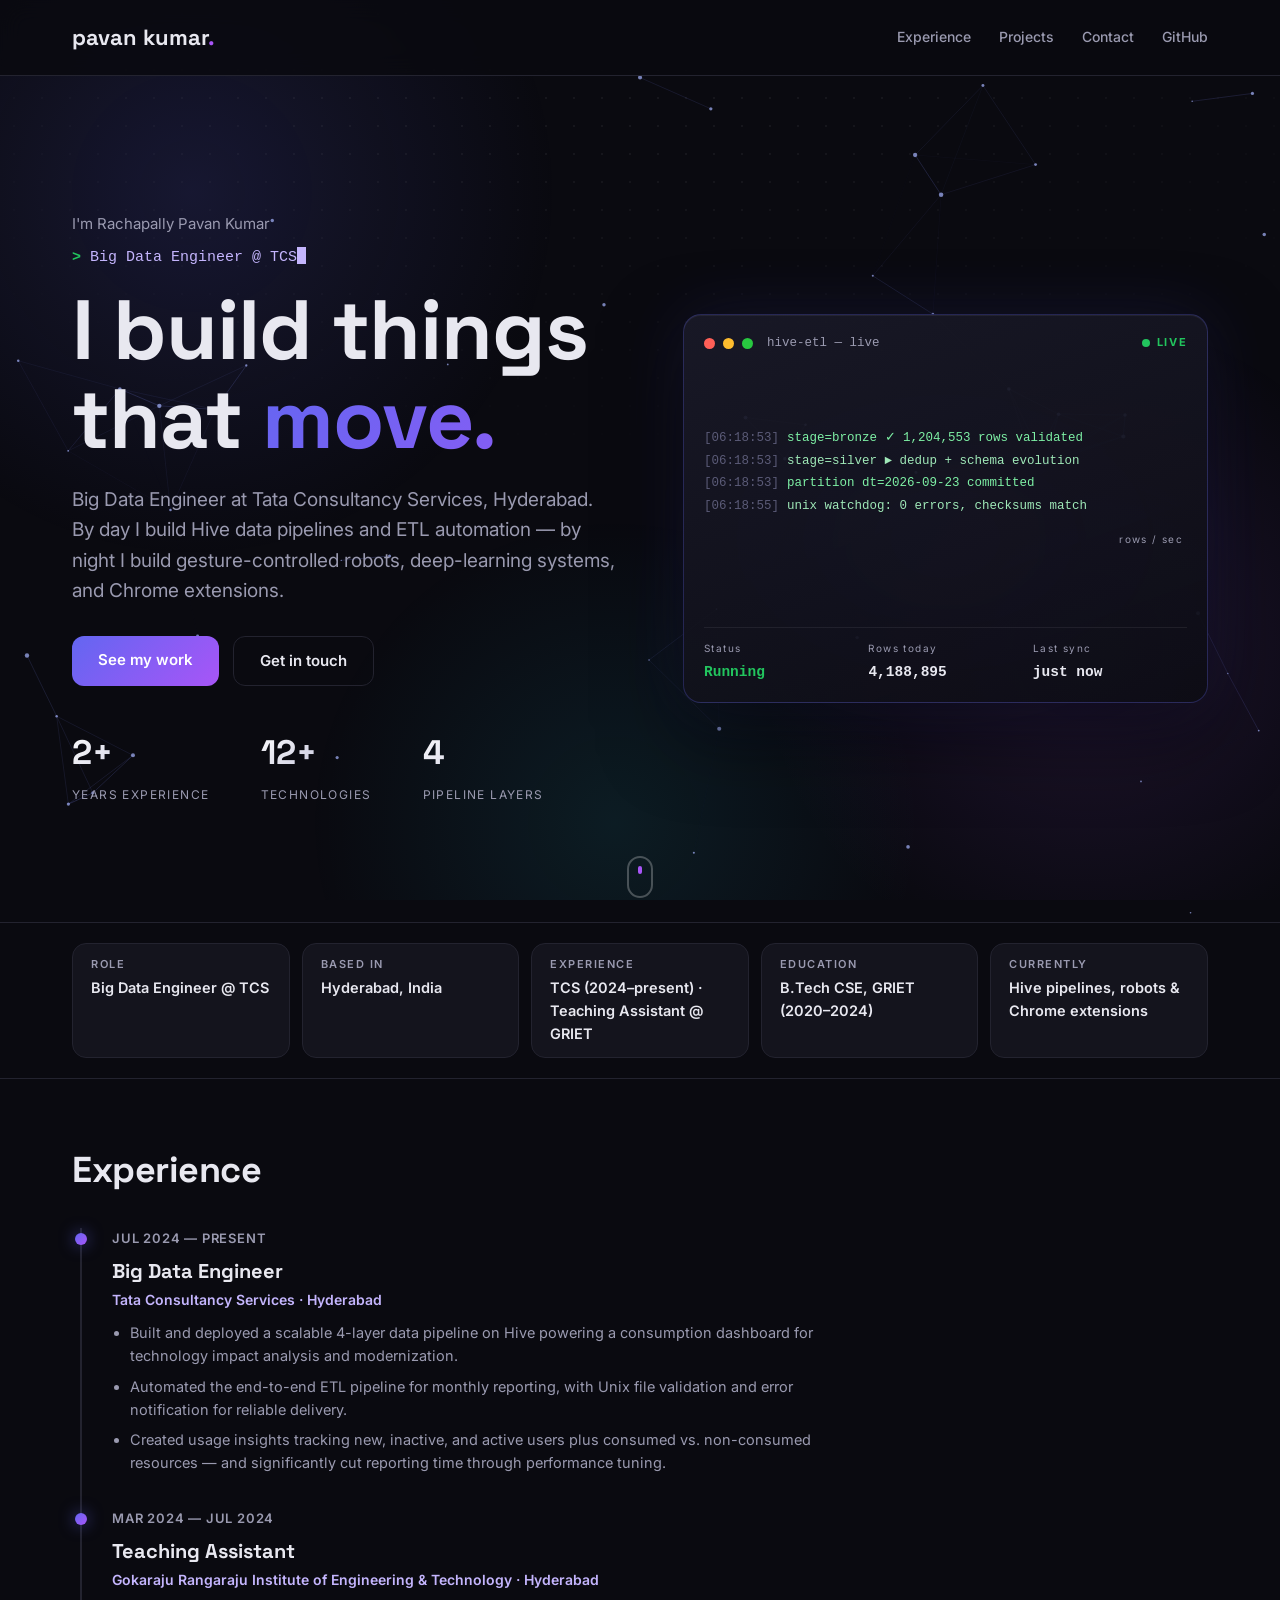
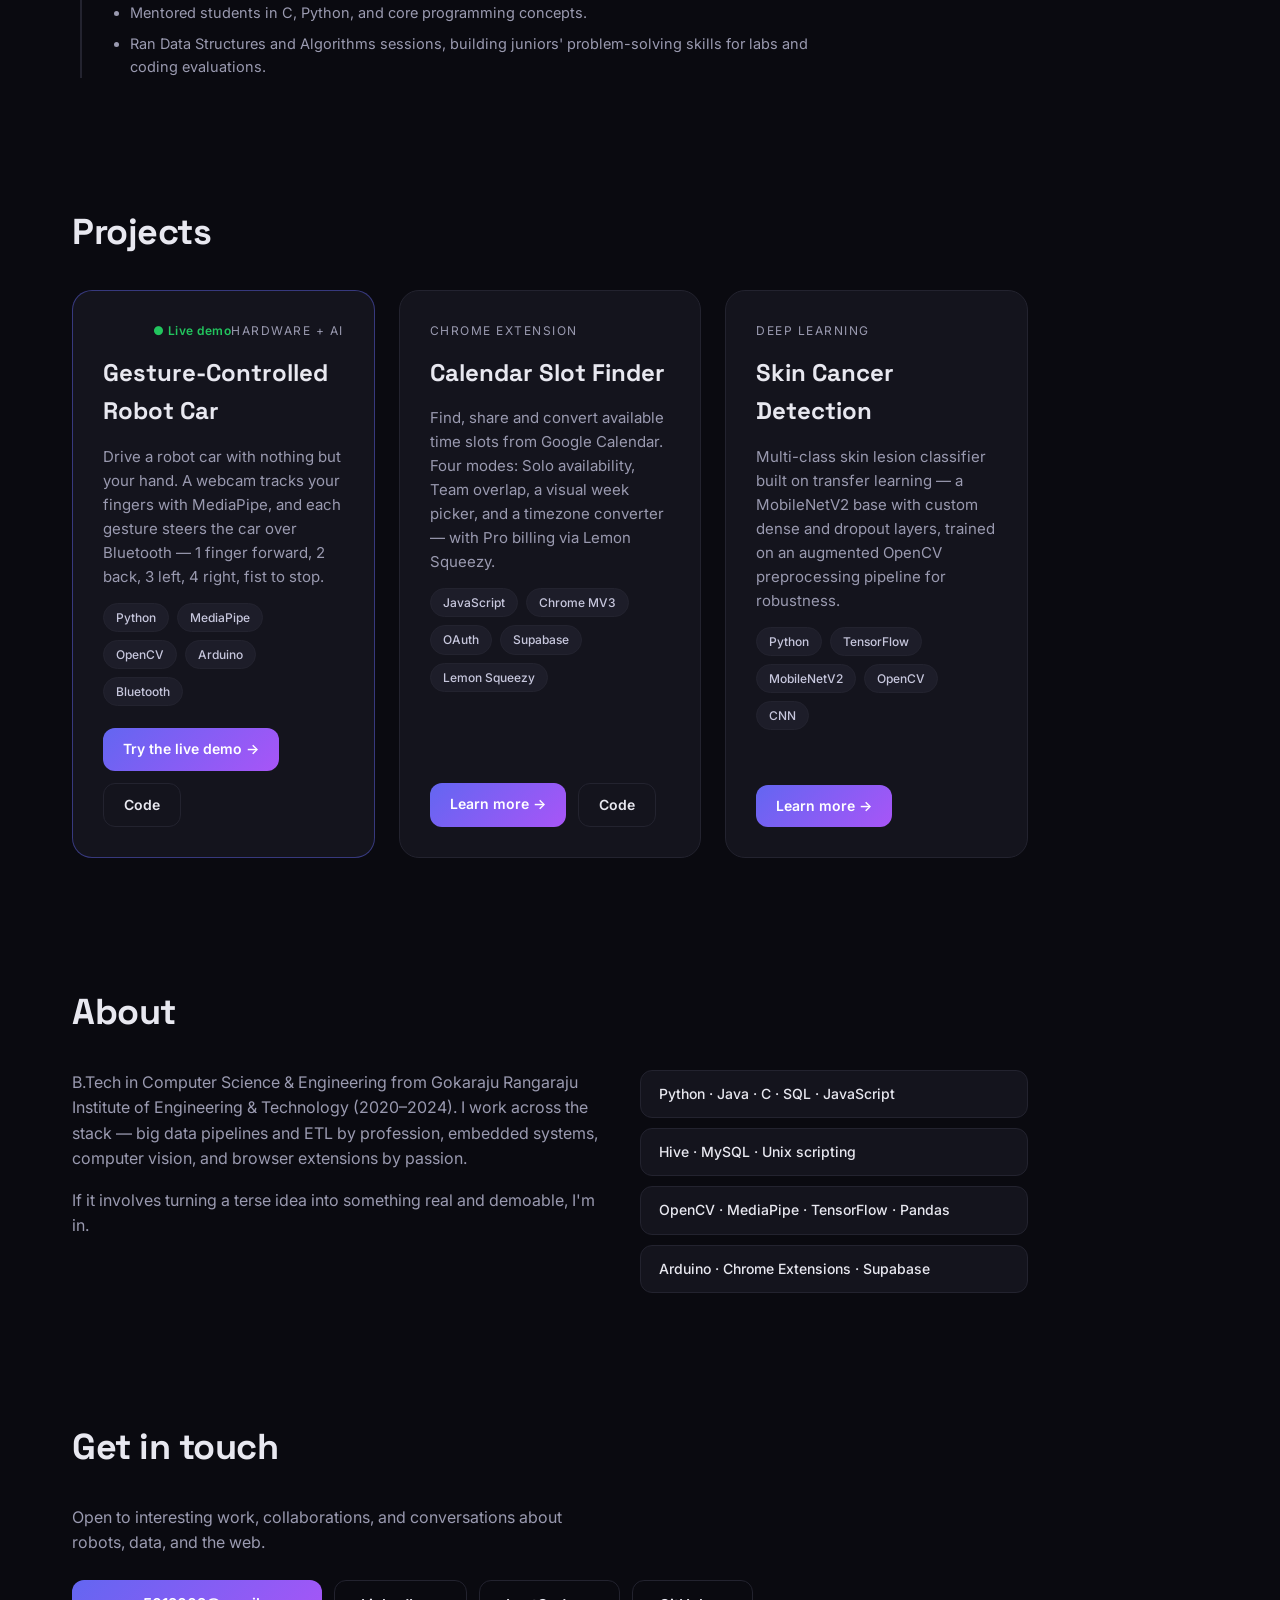
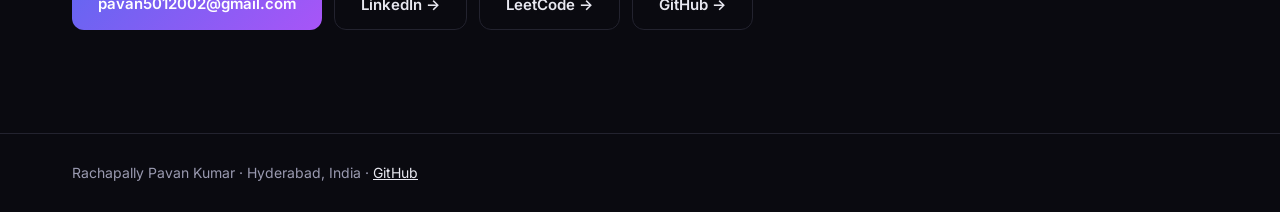
==== index.html @ a1d976e1 "Version static assets (styles.v2.css, main.v2.js) to bust stale CDN caches" ====
<!DOCTYPE html>
<html lang="en">
<head>
  <meta charset="UTF-8">
  <meta name="viewport" content="width=device-width, initial-scale=1.0">
  <title>Rachapally Pavan Kumar — Big Data Engineer</title>
  <meta name="description" content="Rachapally Pavan Kumar — Big Data Engineer at TCS, Hyderabad. Builds Hive data pipelines by day; gesture-controlled robots, deep learning systems, and Chrome extensions by night.">
  <meta name="theme-color" content="#0a0a10">
  <meta property="og:title" content="Rachapally Pavan Kumar — Big Data Engineer">
  <meta property="og:description" content="Big Data Engineer at TCS. Builds Hive data pipelines by day; gesture-controlled robots, deep learning, and Chrome extensions by night.">
  <meta property="og:type" content="website">
  <link rel="icon" href="data:image/svg+xml,%3Csvg xmlns='http://www.w3.org/2000/svg' viewBox='0 0 64 64'%3E%3Cdefs%3E%3ClinearGradient id='g' x1='0' y1='0' x2='1' y2='1'%3E%3Cstop offset='0' stop-color='%236366f1'/%3E%3Cstop offset='1' stop-color='%23a855f7'/%3E%3C/linearGradient%3E%3C/defs%3E%3Crect width='64' height='64' rx='14' fill='url(%23g)'/%3E%3Ctext x='32' y='45' font-family='sans-serif' font-size='36' font-weight='bold' text-anchor='middle' fill='white'%3Ep%3C/text%3E%3C/svg%3E">
  <link rel="preconnect" href="https://fonts.googleapis.com">
  <link rel="preconnect" href="https://fonts.gstatic.com" crossorigin>
  <link href="https://fonts.googleapis.com/css2?family=Space+Grotesk:wght@500;600;700&family=Inter:wght@400;500;600&display=swap" rel="stylesheet">
  <link rel="stylesheet" href="styles.v2.css">
</head>
<body>
  <nav class="nav">
    <a href="index.html" class="logo">pavan kumar<span class="accent">.</span></a>
    <div class="nav-links">
      <a href="#experience">Experience</a>
      <a href="#projects">Projects</a>
      <a href="#contact">Contact</a>
      <a href="https://github.com/pavan512002" target="_blank" rel="noopener">GitHub</a>
    </div>
  </nav>

  <div class="bg-aurora" aria-hidden="true"><i></i><i></i><i></i></div>
  <div id="spot" aria-hidden="true"></div>
  <div class="progress" id="progress"></div>

  <header class="hero" id="top">
    <canvas id="net" aria-hidden="true"></canvas>
    <div class="hero-inner">
      <div class="hero-copy">
        <p class="hero-kicker enter enter-1">I'm Rachapally Pavan Kumar</p>
        <p class="typed-line enter enter-1" aria-hidden="true"><span class="prompt">&gt;</span>&nbsp;<span id="typed"></span><span class="caret"></span></p>
        <h1 class="enter enter-2">I build things<br>that <span class="gradient">move.</span></h1>
        <p class="hero-sub enter enter-3">Big Data Engineer at Tata Consultancy Services, Hyderabad. By day I build Hive data pipelines and ETL automation — by night I build gesture-controlled robots, deep-learning systems, and Chrome extensions.</p>
        <div class="hero-cta enter enter-4">
          <a href="#projects" class="btn primary magnetic">See my work</a>
          <a href="#contact" class="btn ghost magnetic">Get in touch</a>
        </div>
        <div class="hero-stats enter enter-5">
          <div class="hstat"><span class="hstat-num"><span data-count="2">0</span>+</span><span class="hstat-label">Years experience</span></div>
          <div class="hstat"><span class="hstat-num"><span data-count="12">0</span>+</span><span class="hstat-label">Technologies</span></div>
          <div class="hstat"><span class="hstat-num"><span data-count="4">0</span></span><span class="hstat-label">Pipeline layers</span></div>
        </div>
      </div>
      <div class="hero-visual enter enter-3">
        <div class="hud" id="hud">
          <div class="hud-bar">
            <span class="hdot r"></span><span class="hdot y"></span><span class="hdot g"></span>
            <span class="hud-title">hive-etl — live</span>
            <span class="live"><span class="pulse-dot"></span>LIVE</span>
          </div>
          <div class="hud-log" id="hud-log" aria-hidden="true"></div>
          <div class="hud-chart"><canvas id="spark"></canvas><span class="chart-label">rows / sec</span></div>
          <div class="hud-stats">
            <div><span class="k">Status</span><span class="v ok">Running</span></div>
            <div><span class="k">Rows today</span><span class="v" id="rows">4,182,044</span></div>
            <div><span class="k">Last sync</span><span class="v" id="sync">just now</span></div>
          </div>
        </div>
        <div class="hud-glow" aria-hidden="true"></div>
      </div>
    </div>
    <a class="scroll-cue" href="#experience" aria-label="Scroll to experience"><span></span></a>
  </header>

  <div class="snapshot">
    <div class="snap"><span class="snap-label">Role</span><span class="snap-value">Big Data Engineer @ TCS</span></div>
    <div class="snap"><span class="snap-label">Based in</span><span class="snap-value">Hyderabad, India</span></div>
    <div class="snap"><span class="snap-label">Experience</span><span class="snap-value">TCS (2024–present) · Teaching Assistant @ GRIET</span></div>
    <div class="snap"><span class="snap-label">Education</span><span class="snap-value">B.Tech CSE, GRIET (2020–2024)</span></div>
    <div class="snap"><span class="snap-label">Currently</span><span class="snap-value">Hive pipelines, robots &amp; Chrome extensions</span></div>
  </div>

  <main>
    <section id="experience" class="section">
      <h2>Experience</h2>
      <div class="timeline">
        <div class="t-item">
          <div class="t-date">Jul 2024 — Present</div>
          <h3>Big Data Engineer</h3>
          <div class="t-org">Tata Consultancy Services · Hyderabad</div>
          <ul>
            <li>Built and deployed a scalable 4-layer data pipeline on Hive powering a consumption dashboard for technology impact analysis and modernization.</li>
            <li>Automated the end-to-end ETL pipeline for monthly reporting, with Unix file validation and error notification for reliable delivery.</li>
            <li>Created usage insights tracking new, inactive, and active users plus consumed vs. non-consumed resources — and significantly cut reporting time through performance tuning.</li>
          </ul>
        </div>
        <div class="t-item">
          <div class="t-date">Mar 2024 — Jul 2024</div>
          <h3>Teaching Assistant</h3>
          <div class="t-org">Gokaraju Rangaraju Institute of Engineering &amp; Technology · Hyderabad</div>
          <ul>
            <li>Mentored students in C, Python, and core programming concepts.</li>
            <li>Ran Data Structures and Algorithms sessions, building juniors' problem-solving skills for labs and coding evaluations.</li>
          </ul>
        </div>
      </div>
    </section>

    <section id="projects" class="section">
      <h2>Projects</h2>
      <div class="cards">

        <article class="card featured">
          <div class="card-top">
            <span class="badge live">● Live demo</span>
            <span class="card-kind">Hardware + AI</span>
          </div>
          <h3>Gesture-Controlled Robot Car</h3>
          <p>Drive a robot car with nothing but your hand. A webcam tracks your fingers with MediaPipe, and each gesture steers the car over Bluetooth — 1 finger forward, 2 back, 3 left, 4 right, fist to stop.</p>
          <div class="tags">
            <span>Python</span><span>MediaPipe</span><span>OpenCV</span><span>Arduino</span><span>Bluetooth</span>
          </div>
          <div class="card-actions">
            <a href="projects/gesture-car/" class="btn primary">Try the live demo →</a>
            <a href="https://github.com/pavan512002/gesture_controlled_robot" target="_blank" rel="noopener" class="btn ghost">Code</a>
          </div>
        </article>

        <article class="card">
          <div class="card-top">
            <span class="card-kind">Chrome Extension</span>
          </div>
          <h3>Calendar Slot Finder</h3>
          <p>Find, share and convert available time slots from Google Calendar. Four modes: Solo availability, Team overlap, a visual week picker, and a timezone converter — with Pro billing via Lemon Squeezy.</p>
          <div class="tags">
            <span>JavaScript</span><span>Chrome MV3</span><span>OAuth</span><span>Supabase</span><span>Lemon Squeezy</span>
          </div>
          <div class="card-actions">
            <a href="projects/freeslot/" class="btn primary">Learn more →</a>
            <a href="https://github.com/pavan512002/freeslot" target="_blank" rel="noopener" class="btn ghost">Code</a>
          </div>
        </article>

        <article class="card">
          <div class="card-top">
            <span class="card-kind">Deep Learning</span>
          </div>
          <h3>Skin Cancer Detection</h3>
          <p>Multi-class skin lesion classifier built on transfer learning — a MobileNetV2 base with custom dense and dropout layers, trained on an augmented OpenCV preprocessing pipeline for robustness.</p>
          <div class="tags">
            <span>Python</span><span>TensorFlow</span><span>MobileNetV2</span><span>OpenCV</span><span>CNN</span>
          </div>
          <div class="card-actions">
            <a href="projects/skin-cancer/" class="btn primary">Learn more →</a>
          </div>
        </article>

      </div>
    </section>

    <section id="about" class="section">
      <h2>About</h2>
      <div class="about-grid">
        <div>
          <p style="color: var(--muted); font-size: 16px; margin-bottom: 16px;">B.Tech in Computer Science &amp; Engineering from Gokaraju Rangaraju Institute of Engineering &amp; Technology (2020–2024). I work across the stack — big data pipelines and ETL by profession, embedded systems, computer vision, and browser extensions by passion.</p>
          <p style="color: var(--muted); font-size: 16px;">If it involves turning a terse idea into something real and demoable, I'm in.</p>
        </div>
        <ul class="skills">
          <li>Python · Java · C · SQL · JavaScript</li>
          <li>Hive · MySQL · Unix scripting</li>
          <li>OpenCV · MediaPipe · TensorFlow · Pandas</li>
          <li>Arduino · Chrome Extensions · Supabase</li>
        </ul>
      </div>
    </section>

    <section id="contact" class="section">
      <h2>Get in touch</h2>
      <p style="color: var(--muted); margin-bottom: 24px; max-width: 520px;">Open to interesting work, collaborations, and conversations about robots, data, and the web.</p>
      <div class="contact-grid">
        <a href="mailto:pavan5012002@gmail.com" class="btn primary">pavan5012002@gmail.com</a>
        <a href="https://linkedin.com/in/pavan512002/" target="_blank" rel="noopener" class="btn ghost">LinkedIn →</a>
        <a href="https://leetcode.com/u/pavan5012002/" target="_blank" rel="noopener" class="btn ghost">LeetCode →</a>
        <a href="https://github.com/pavan512002" target="_blank" rel="noopener" class="btn ghost">GitHub →</a>
      </div>
    </section>
  </main>

  <footer>
    <p>Rachapally Pavan Kumar · Hyderabad, India · <a href="https://github.com/pavan512002" target="_blank" rel="noopener">GitHub</a></p>
  </footer>

  <script src="main.v2.js"></script>
</body>
</html>
---- styles.v2.css ----
:root {
  --bg: #0a0a10;
  --bg2: #101018;
  --card: #14141d;
  --border: #23232f;
  --text: #e8e8f0;
  --muted: #9a9ab0;
  --accent: #6366f1;
  --accent2: #a855f7;
  --green: #22c55e;
}

* { box-sizing: border-box; margin: 0; padding: 0; }

body {
  background: var(--bg);
  color: var(--text);
  font-family: 'Inter', system-ui, sans-serif;
  line-height: 1.6;
  -webkit-font-smoothing: antialiased;
}

h1, h2, h3, .logo { font-family: 'Space Grotesk', sans-serif; }

a { color: inherit; }

/* ---------- nav ---------- */
.nav {
  display: flex; justify-content: space-between; align-items: center;
  padding: 20px clamp(20px, 6vw, 72px);
  position: sticky; top: 0; z-index: 10;
  background: rgba(10, 10, 16, 0.85); backdrop-filter: blur(12px);
  border-bottom: 1px solid var(--border);
}
.logo { font-size: 22px; font-weight: 700; text-decoration: none; }
.accent { color: var(--accent2); }
.nav-links { display: flex; gap: 28px; }
.nav-links a { text-decoration: none; color: var(--muted); font-size: 14px; font-weight: 500; }
.nav-links a:hover { color: var(--text); }

/* ---------- hero ---------- */
.hero {
  position: relative; overflow: clip;
  min-height: max(620px, 94svh);
  display: flex; align-items: center;
  padding: clamp(90px, 12vh, 130px) clamp(20px, 6vw, 72px) clamp(76px, 10vh, 110px);
}
#net { position: absolute; inset: 0; width: 100%; height: 100%; }
.hero-inner {
  position: relative; z-index: 1; width: 100%; max-width: 1400px; margin: 0 auto;
  display: grid; grid-template-columns: 1.02fr 0.98fr; gap: clamp(36px, 5vw, 76px); align-items: center;
}
.hero-kicker { color: var(--muted); font-size: 15px; margin-bottom: 10px; }
.typed-line {
  font-family: ui-monospace, SFMono-Regular, Menlo, monospace;
  color: #c4b5fd; font-size: 15px; margin-bottom: 16px; min-height: 24px;
}
.typed-line .prompt { color: var(--green); font-weight: 700; }
.caret { display: inline-block; width: 9px; height: 17px; background: #c4b5fd; vertical-align: -3px; animation: blink 1.05s steps(1) infinite; }
@keyframes blink { 50% { opacity: 0; } }
.hero h1 { font-size: clamp(44px, 8vw, 84px); line-height: 1.05; letter-spacing: -1px; }
.gradient {
  background: linear-gradient(135deg, var(--accent), var(--accent2));
  -webkit-background-clip: text; background-clip: text; color: transparent;
}
.hero-sub { color: var(--muted); font-size: clamp(16px, 2vw, 19px); max-width: 560px; margin: 22px 0 30px; }
.hero-cta { display: flex; gap: 14px; flex-wrap: wrap; }
.hero-stats { display: flex; gap: clamp(26px, 4vw, 58px); margin-top: 40px; }
.hstat { display: flex; flex-direction: column; }
.hstat-num {
  font-family: 'Space Grotesk', sans-serif; font-size: clamp(26px, 3vw, 34px); font-weight: 700;
  background: linear-gradient(135deg, #ffffff, #a5a5c8);
  -webkit-background-clip: text; background-clip: text; color: transparent;
}
.hstat-label { color: var(--muted); font-size: 12px; text-transform: uppercase; letter-spacing: 1.4px; margin-top: 4px; }

/* ---------- page background: aurora + dot grid + spotlight ---------- */
.bg-aurora { position: fixed; inset: 0; z-index: -3; overflow: hidden; pointer-events: none; }
.bg-aurora i { position: absolute; border-radius: 50%; }
.bg-aurora i:nth-child(1) {
  width: 62vmax; height: 62vmax; left: -16vmax; top: -16vmax;
  background: radial-gradient(circle, rgba(99, 102, 241, 0.15), transparent 65%);
  animation: aurora1 26s ease-in-out infinite alternate;
}
.bg-aurora i:nth-child(2) {
  width: 56vmax; height: 56vmax; right: -13vmax; top: 32vh;
  background: radial-gradient(circle, rgba(168, 85, 247, 0.13), transparent 65%);
  animation: aurora2 32s ease-in-out infinite alternate;
}
.bg-aurora i:nth-child(3) {
  width: 52vmax; height: 52vmax; left: 22vw; bottom: -20vmax;
  background: radial-gradient(circle, rgba(34, 211, 238, 0.09), transparent 65%);
  animation: aurora1 38s ease-in-out infinite alternate-reverse;
}
@keyframes aurora1 { to { transform: translate(6vmax, 4vmax) scale(1.15); } }
@keyframes aurora2 { to { transform: translate(-5vmax, -6vmax) scale(1.1); } }
body::before {
  content: ""; position: fixed; inset: 0; z-index: -2; pointer-events: none;
  background-image: radial-gradient(rgba(255, 255, 255, 0.05) 1px, transparent 1.4px);
  background-size: 28px 28px;
  -webkit-mask-image: radial-gradient(ellipse 90% 70% at 50% 0%, black 25%, transparent 78%);
  mask-image: radial-gradient(ellipse 90% 70% at 50% 0%, black 25%, transparent 78%);
}
#spot {
  position: fixed; left: 0; top: 0; width: 560px; height: 560px; z-index: 50;
  pointer-events: none; mix-blend-mode: screen; opacity: 0;
  background: radial-gradient(circle, rgba(139, 92, 246, 0.14), transparent 60%);
  transform: translate(-50%, -50%);
}
.progress {
  position: fixed; top: 0; left: 0; height: 3px; width: 0; z-index: 60;
  background: linear-gradient(90deg, var(--accent), var(--accent2));
  box-shadow: 0 0 12px rgba(99, 102, 241, 0.7);
}

/* ---------- HUD (mission-control card) ---------- */
.hero-visual { position: relative; perspective: 1200px; }
.hud {
  position: relative; border-radius: 18px; padding: 18px 20px 16px;
  background: linear-gradient(160deg, rgba(26, 26, 40, 0.92), rgba(13, 13, 21, 0.95));
  border: 1px solid rgba(99, 102, 241, 0.28);
  box-shadow: 0 30px 80px rgba(0, 0, 0, 0.5), 0 0 70px rgba(99, 102, 241, 0.14), inset 0 1px 0 rgba(255, 255, 255, 0.06);
  transform-style: preserve-3d; will-change: transform;
  font-family: ui-monospace, SFMono-Regular, Menlo, monospace;
  animation: hudFloat 7s ease-in-out infinite;
}
@keyframes hudFloat { 0%, 100% { translate: 0 0; } 50% { translate: 0 -10px; } }
.hud-bar { display: flex; align-items: center; gap: 8px; margin-bottom: 14px; }
.hdot { width: 11px; height: 11px; border-radius: 50%; }
.hdot.r { background: #ff5f57; } .hdot.y { background: #febc2e; } .hdot.g { background: #28c840; }
.hud-title { color: var(--muted); font-size: 12.5px; margin-left: 6px; }
.live { margin-left: auto; display: flex; align-items: center; gap: 7px; color: var(--green); font-size: 11px; font-weight: 700; letter-spacing: 1.6px; font-family: 'Inter', sans-serif; }
.pulse-dot { width: 8px; height: 8px; border-radius: 50%; background: var(--green); animation: pulseDot 1.6s ease-out infinite; }
@keyframes pulseDot {
  0% { box-shadow: 0 0 0 0 rgba(34, 197, 94, 0.55); }
  70% { box-shadow: 0 0 0 9px rgba(34, 197, 94, 0); }
  100% { box-shadow: 0 0 0 0 rgba(34, 197, 94, 0); }
}
.hud-log { height: 150px; overflow: hidden; font-size: 12.5px; line-height: 1.8; color: #9fe8b8; display: flex; flex-direction: column; justify-content: flex-end; }
.hud-log div { animation: logIn 0.45s cubic-bezier(0.22, 1, 0.36, 1); white-space: nowrap; overflow: hidden; text-overflow: ellipsis; }
.hud-log .t { color: #5b5b78; margin-right: 8px; }
.hud-log .warn { color: #ffd479; }
.hud-log .ok { color: #7ef0a5; }
@keyframes logIn { from { opacity: 0; transform: translateY(8px); } }
.hud-chart { position: relative; margin: 12px 0 4px; }
#spark { width: 100%; height: 86px; display: block; }
.chart-label { position: absolute; top: 2px; right: 4px; font-size: 10px; color: var(--muted); letter-spacing: 1.4px; font-family: 'Inter', sans-serif; }
.hud-stats { display: grid; grid-template-columns: repeat(3, 1fr); gap: 10px; margin-top: 12px; padding-top: 12px; border-top: 1px solid rgba(255, 255, 255, 0.07); }
.hud-stats .k { display: block; font-size: 10px; letter-spacing: 1.4px; color: var(--muted); margin-bottom: 4px; font-family: 'Inter', sans-serif; }
.hud-stats .v { font-size: 14.5px; font-weight: 600; color: var(--text); }
.hud-stats .v.ok { color: var(--green); }
.hud-glow {
  position: absolute; inset: 6% -8% -10% -8%; z-index: -1;
  background: radial-gradient(ellipse at center, rgba(99, 102, 241, 0.25), transparent 65%);
  filter: blur(30px); animation: hudBreathe 5s ease-in-out infinite alternate;
}
@keyframes hudBreathe { to { opacity: 0.55; transform: scale(1.07); } }

/* scroll cue */
.scroll-cue {
  position: absolute; left: 50%; bottom: 24px; transform: translateX(-50%); z-index: 2;
  width: 26px; height: 42px; border: 2px solid rgba(255, 255, 255, 0.25);
  border-radius: 14px; display: flex; justify-content: center; padding-top: 8px;
}
.scroll-cue span { width: 4px; height: 8px; border-radius: 2px; background: var(--accent2); animation: cue 1.8s ease-in-out infinite; }
@keyframes cue {
  0% { transform: translateY(0); opacity: 1; }
  70% { transform: translateY(14px); opacity: 0; }
  100% { transform: translateY(0); opacity: 0; }
}

/* ---------- buttons ---------- */
.btn {
  display: inline-block; padding: 12px 26px; border-radius: 12px;
  font-weight: 600; font-size: 15px; text-decoration: none;
  transition: transform 0.15s, box-shadow 0.15s;
}
.btn.primary {
  background: linear-gradient(135deg, var(--accent), var(--accent2));
  color: #fff; border: none;
}
.btn.primary:hover { transform: translateY(-2px); box-shadow: 0 8px 24px rgba(99, 102, 241, 0.4); }
.btn.ghost { border: 1px solid var(--border); color: var(--text); background: transparent; }
.btn.ghost:hover { border-color: var(--accent); }

/* ---------- sections ---------- */
.section { padding: clamp(40px, 7vh, 80px) clamp(20px, 6vw, 72px); max-width: 1100px; }
.section h2 { font-size: clamp(26px, 4vw, 36px); margin-bottom: 28px; letter-spacing: -0.5px; }

/* ---------- project cards ---------- */
.cards { display: grid; gap: 24px; grid-template-columns: repeat(auto-fit, minmax(300px, 1fr)); }
.card {
  background: var(--card); border: 1px solid var(--border); border-radius: 20px;
  padding: 30px; display: flex; flex-direction: column; gap: 14px;
  transition: transform 0.2s, border-color 0.2s;
}
.card:hover { transform: translateY(-4px); border-color: #3a3a4d; }
.card.featured { border-color: rgba(99, 102, 241, 0.45); }
.card-top { display: flex; justify-content: space-between; align-items: center; }
.card-kind { color: var(--muted); font-size: 12px; text-transform: uppercase; letter-spacing: 1.5px; }
.badge.live { color: var(--green); font-size: 12px; font-weight: 600; letter-spacing: 0.5px; }
.card h3 { font-size: 24px; }
.card p { color: var(--muted); font-size: 15px; }
.tags { display: flex; flex-wrap: wrap; gap: 8px; }
.tags span {
  font-size: 12px; font-weight: 500; color: #c7c7dd;
  background: #1d1d29; border: 1px solid var(--border);
  padding: 4px 12px; border-radius: 999px;
}
.card-actions { display: flex; gap: 12px; margin-top: auto; padding-top: 8px; flex-wrap: wrap; }
.card-actions .btn { padding: 10px 20px; font-size: 14px; }

/* ---------- about ---------- */
.about-grid { display: grid; gap: 24px; grid-template-columns: 1.4fr 1fr; }
.about-grid p { color: var(--muted); font-size: 16px; }
.skills { list-style: none; display: flex; flex-direction: column; gap: 10px; }
.skills li {
  background: var(--card); border: 1px solid var(--border); border-radius: 12px;
  padding: 12px 18px; font-size: 14px; font-weight: 500;
}
@media (max-width: 700px) { .about-grid { grid-template-columns: 1fr; } }

/* ---------- project pages ---------- */
.page { max-width: 860px; margin: 0 auto; padding: clamp(40px, 7vh, 80px) clamp(20px, 6vw, 40px); }
.page h1 { font-size: clamp(32px, 5vw, 52px); letter-spacing: -1px; margin: 14px 0 16px; }
.page .lede { color: var(--muted); font-size: 18px; margin-bottom: 36px; max-width: 640px; }
.back { color: var(--muted); text-decoration: none; font-size: 14px; }
.back:hover { color: var(--text); }
.pipeline { display: grid; gap: 0; margin: 30px 0; }
.pipe-step {
  background: var(--card); border: 1px solid var(--border); border-radius: 14px;
  padding: 18px 22px; position: relative;
}
.pipe-step + .pipe-step { margin-top: 26px; }
.pipe-step + .pipe-step::before {
  content: "↓"; position: absolute; top: -26px; left: 50%; transform: translateX(-50%);
  color: var(--accent); font-size: 18px;
}
.pipe-step h4 { font-size: 15px; margin-bottom: 4px; }
.pipe-step p { color: var(--muted); font-size: 14px; }
.pipe-step code { color: #c4b5fd; font-size: 13px; }
.gesture-map { display: grid; grid-template-columns: repeat(auto-fit, minmax(140px, 1fr)); gap: 12px; margin: 24px 0; }
.gesture {
  background: var(--card); border: 1px solid var(--border); border-radius: 14px;
  padding: 16px; text-align: center;
}
.gesture .fingers { font-size: 30px; margin-bottom: 6px; }
.gesture .cmd { font-weight: 600; font-size: 14px; }
.gesture .desc { color: var(--muted); font-size: 12px; }

/* ---------- footer ---------- */
footer {
  border-top: 1px solid var(--border); margin-top: 40px;
  padding: 28px clamp(20px, 6vw, 72px); color: var(--muted); font-size: 14px;
}
footer a { color: var(--text); }

/* ---------- reveal animation ---------- */
.reveal { opacity: 0; transform: translateY(24px); transition: opacity 0.6s, transform 0.6s cubic-bezier(0.22,1,0.36,1); }
.reveal.visible { opacity: 1; transform: none; }

/* ---------- motion & polish ---------- */
html { scroll-behavior: smooth; }

/* animated hero background (handled by #net canvas + aurora) */
.hero { position: relative; overflow: clip; }

/* staggered hero entrance */
.enter { opacity: 0; transform: translateY(28px); animation: rise 0.9s cubic-bezier(0.22,1,0.36,1) forwards; }
.enter-1 { animation-delay: 0.05s; }
.enter-2 { animation-delay: 0.18s; }
.enter-3 { animation-delay: 0.32s; }
.enter-4 { animation-delay: 0.46s; }
.enter-5 { animation-delay: 0.62s; }
@keyframes rise { to { opacity: 1; transform: none; } }

/* ---------- responsive: one column on smaller screens ---------- */
@media (max-width: 1023px) {
  .hero { min-height: 0; }
  .hero-inner { grid-template-columns: 1fr; }
  .hero-visual { max-width: 600px; }
  #spot { display: none; }
  .scroll-cue { display: none; }
}
@media (max-width: 640px) {
  .hero-stats { gap: 22px; flex-wrap: wrap; }
  .hud-log { height: 118px; font-size: 11.5px; }
  .hud-stats { grid-template-columns: repeat(3, 1fr); }
}

/* at-a-glance snapshot strip */
.snapshot {
  display: grid; grid-template-columns: repeat(auto-fit, minmax(200px, 1fr)); gap: 12px;
  border-top: 1px solid var(--border); border-bottom: 1px solid var(--border);
  padding: 20px clamp(20px, 6vw, 72px); margin: 0 auto; max-width: 1400px;
}
.snap {
  display: flex; flex-direction: column; gap: 2px;
  background: var(--card); border: 1px solid var(--border); border-radius: 14px;
  padding: 12px 18px;
}
.snap-label { color: var(--muted); font-size: 11px; font-weight: 600; text-transform: uppercase; letter-spacing: 1.5px; }
.snap-value { font-size: 14.5px; font-weight: 600; }

/* nav shadow on scroll */
.nav.scrolled { box-shadow: 0 4px 24px rgba(0, 0, 0, 0.45); }

/* card hover glow */
.card { position: relative; }
.card:hover { transform: translateY(-6px); border-color: #3d3d55; box-shadow: 0 16px 40px rgba(0, 0, 0, 0.35); }

/* command pill pulse on change */
.hud-cmd.pulse { animation: pulse 0.45s ease; }
@keyframes pulse {
  0% { transform: scale(1); }
  40% { transform: scale(1.14); }
  100% { transform: scale(1); }
}

/* gradient text shimmer on hero */
.gradient { background-size: 200% 200%; animation: shimmer 8s ease-in-out infinite; }
@keyframes shimmer {
  0%, 100% { background-position: 0% 50%; }
  50% { background-position: 100% 50%; }
}

/* ---------- experience timeline ---------- */
.timeline { display: flex; flex-direction: column; }
.t-item { position: relative; padding: 0 0 34px 30px; border-left: 2px solid var(--border); margin-left: 8px; }
.t-item:last-child { padding-bottom: 0; }
.t-item::before {
  content: ""; position: absolute; left: -7px; top: 5px; width: 12px; height: 12px; border-radius: 50%;
  background: linear-gradient(135deg, var(--accent), var(--accent2));
  box-shadow: 0 0 16px rgba(99, 102, 241, 0.6);
}
.t-date { color: var(--muted); font-size: 13px; font-weight: 600; letter-spacing: 0.8px; text-transform: uppercase; }
.t-item h3 { font-size: 20px; margin: 6px 0 2px; }
.t-org { color: #c4b5fd; font-size: 14px; font-weight: 600; margin-bottom: 10px; }
.t-item ul { padding-left: 18px; color: var(--muted); font-size: 14.5px; display: flex; flex-direction: column; gap: 7px; max-width: 720px; }

/* ---------- contact ---------- */
.contact-grid { display: flex; gap: 12px; flex-wrap: wrap; }

@media (prefers-reduced-motion: reduce) {
  *, *::before, *::after { animation: none !important; transition: none !important; }
  .reveal, .enter { opacity: 1 !important; transform: none !important; }
  #net, #spot, .bg-aurora { display: none !important; }
}
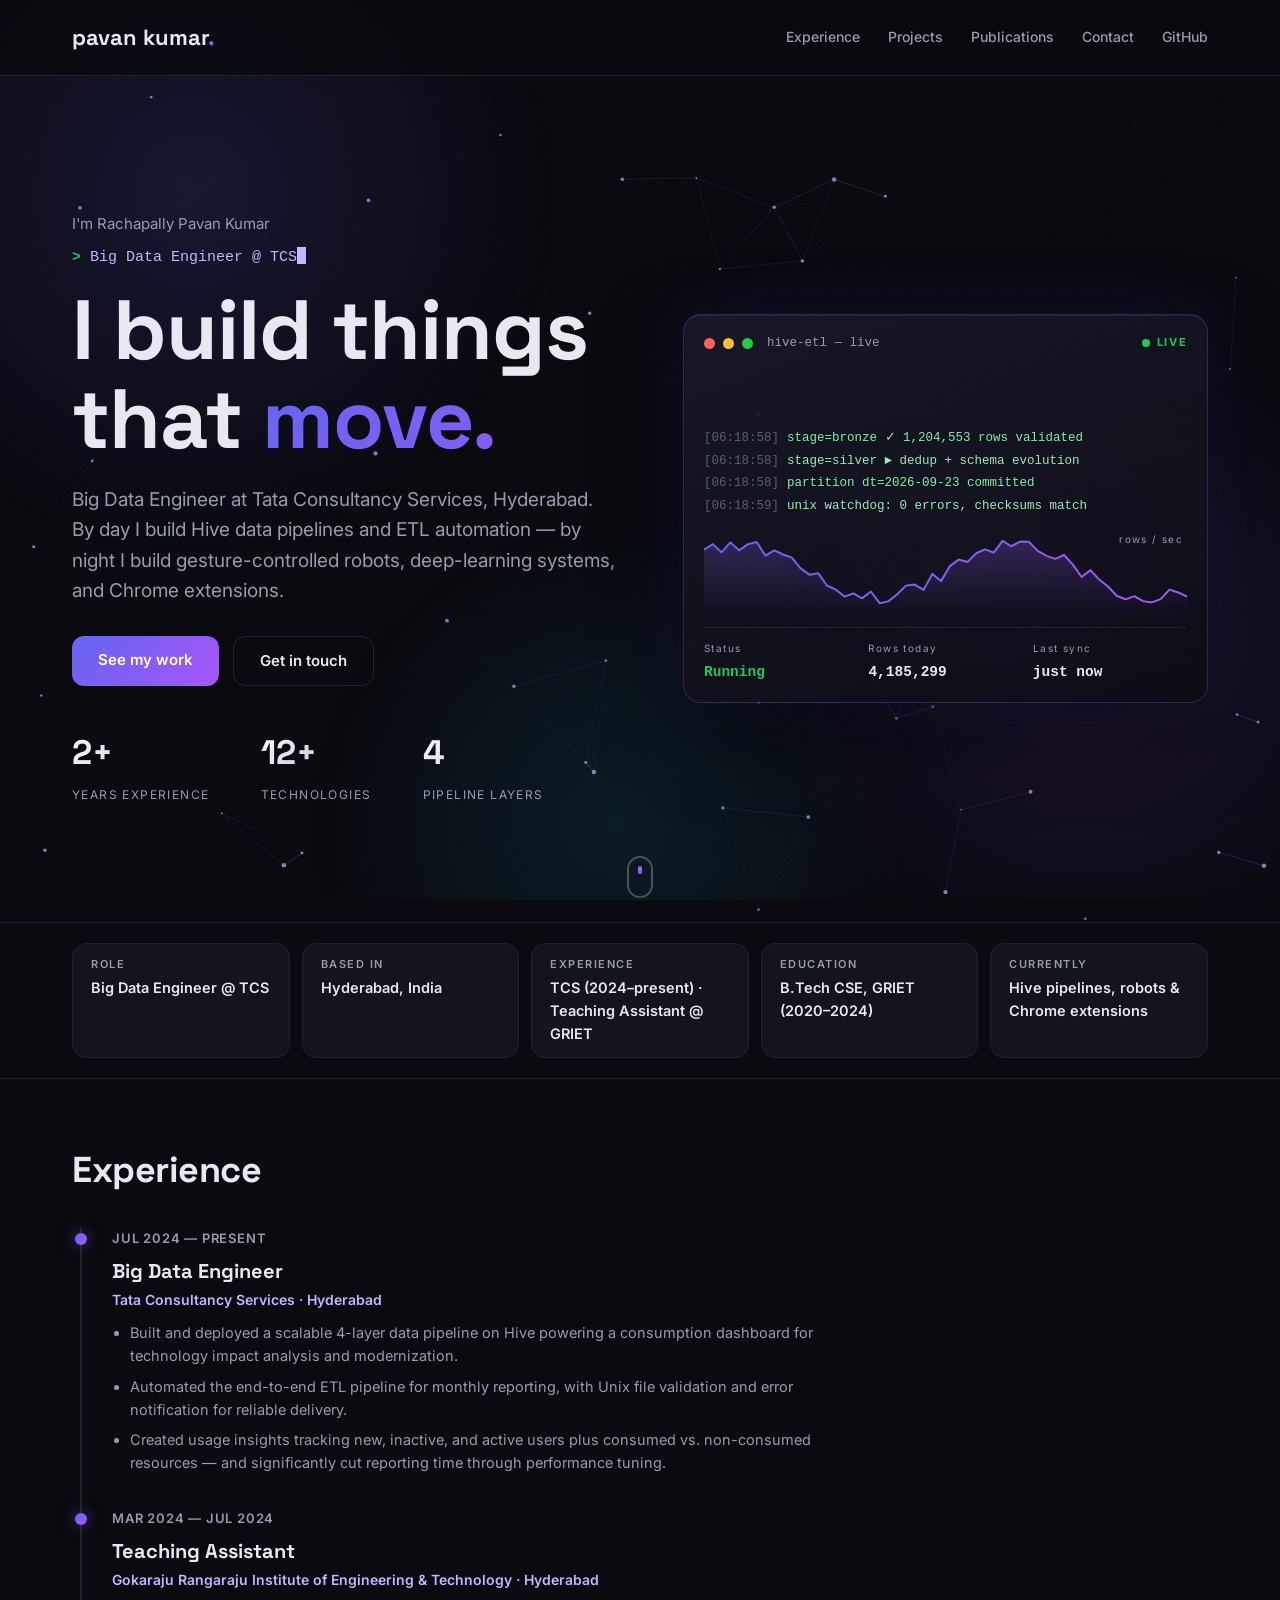
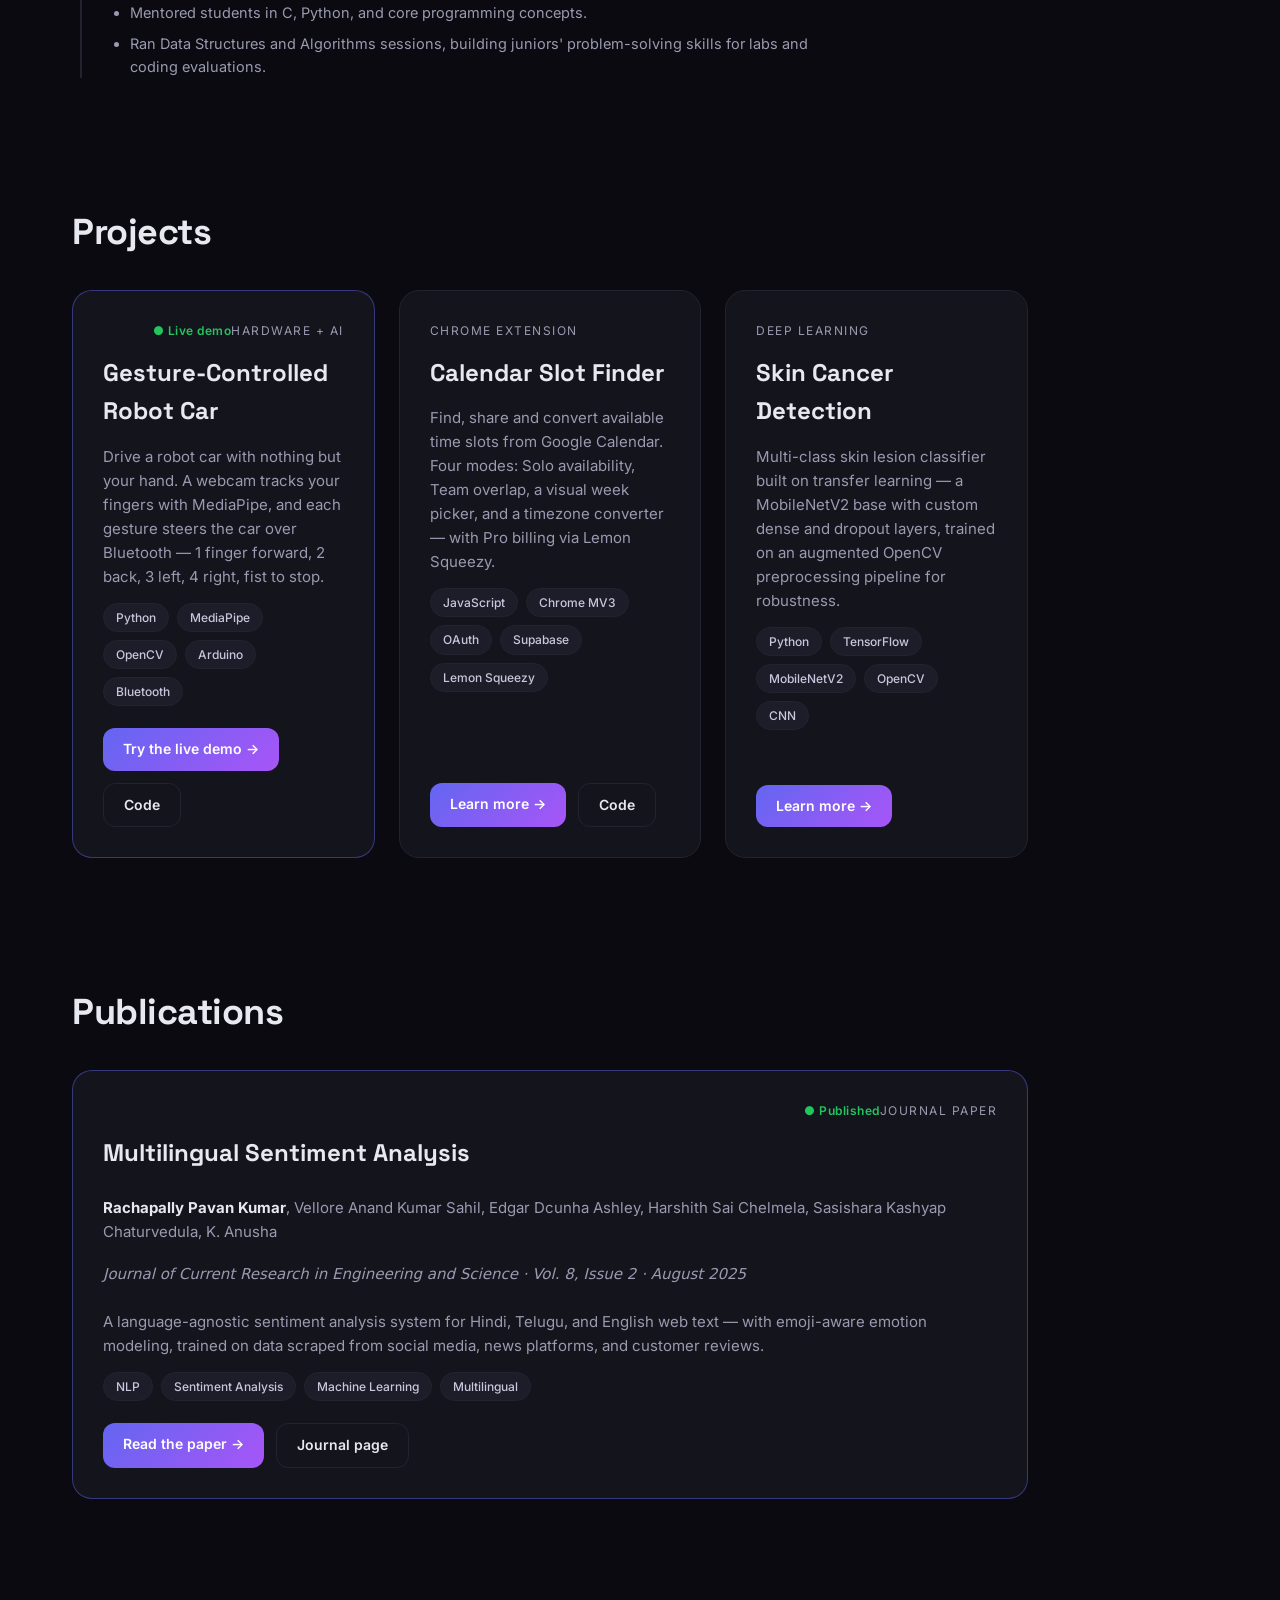
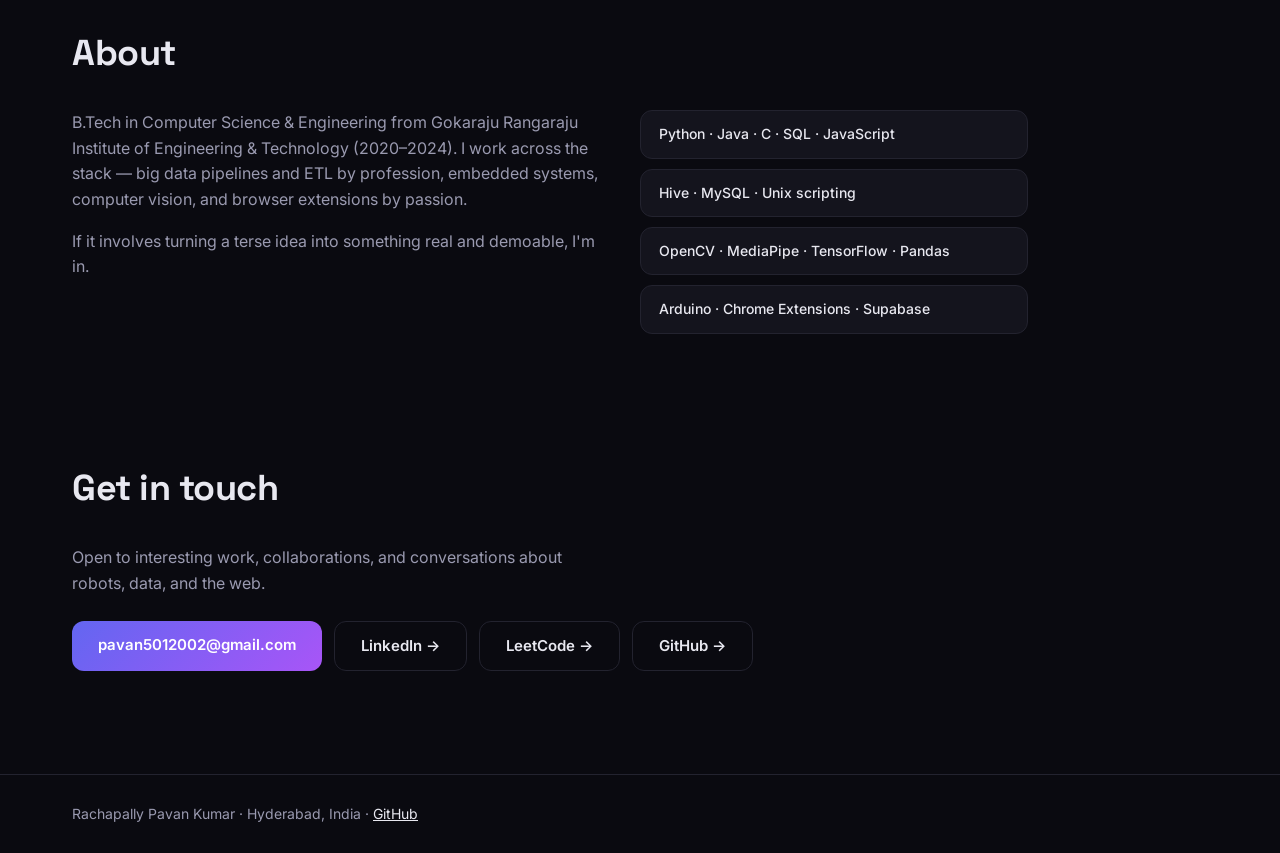
==== commit 5ead7ff2: "Add Publications section: Multilingual Sentiment Analysis (JCRES Vol. 8 Issue 2, Aug 2025)" ====
--- a/index.html
+++ b/index.html
@@ -21,6 +21,7 @@
     <div class="nav-links">
       <a href="#experience">Experience</a>
       <a href="#projects">Projects</a>
+      <a href="#publications">Publications</a>
       <a href="#contact">Contact</a>
       <a href="https://github.com/pavan512002" target="_blank" rel="noopener">GitHub</a>
     </div>
@@ -155,6 +156,31 @@
       </div>
     </section>
 
+    <section id="publications" class="section">
+      <h2>Publications</h2>
+      <div class="cards">
+
+        <article class="card featured">
+          <div class="card-top">
+            <span class="badge live">● Published</span>
+            <span class="card-kind">Journal paper</span>
+          </div>
+          <h3>Multilingual Sentiment Analysis</h3>
+          <p class="pub-authors"><strong>Rachapally Pavan Kumar</strong>, Vellore Anand Kumar Sahil, Edgar Dcunha Ashley, Harshith Sai Chelmela, Sasishara Kashyap Chaturvedula, K. Anusha</p>
+          <p class="pub-venue">Journal of Current Research in Engineering and Science · Vol. 8, Issue 2 · August 2025</p>
+          <p>A language-agnostic sentiment analysis system for Hindi, Telugu, and English web text — with emoji-aware emotion modeling, trained on data scraped from social media, news platforms, and customer reviews.</p>
+          <div class="tags">
+            <span>NLP</span><span>Sentiment Analysis</span><span>Machine Learning</span><span>Multilingual</span>
+          </div>
+          <div class="card-actions">
+            <a href="https://www.psvpec.in/jcres/2025_2/18.pdf" target="_blank" rel="noopener" class="btn primary">Read the paper →</a>
+            <a href="https://www.psvpec.in/jcres/2025_2.html" target="_blank" rel="noopener" class="btn ghost">Journal page</a>
+          </div>
+        </article>
+
+      </div>
+    </section>
+
     <section id="about" class="section">
       <h2>About</h2>
       <div class="about-grid">
--- a/styles.v2.css
+++ b/styles.v2.css
@@ -200,6 +200,9 @@
 .card-kind { color: var(--muted); font-size: 12px; text-transform: uppercase; letter-spacing: 1.5px; }
 .badge.live { color: var(--green); font-size: 12px; font-weight: 600; letter-spacing: 0.5px; }
 .card h3 { font-size: 24px; }
+.pub-authors { font-size: 14px; color: var(--muted); margin: 10px 0 4px; }
+.pub-authors strong { color: var(--text); }
+.pub-venue { font-size: 13px; color: var(--muted); font-style: italic; margin: 0 0 10px; }
 .card p { color: var(--muted); font-size: 15px; }
 .tags { display: flex; flex-wrap: wrap; gap: 8px; }
 .tags span {
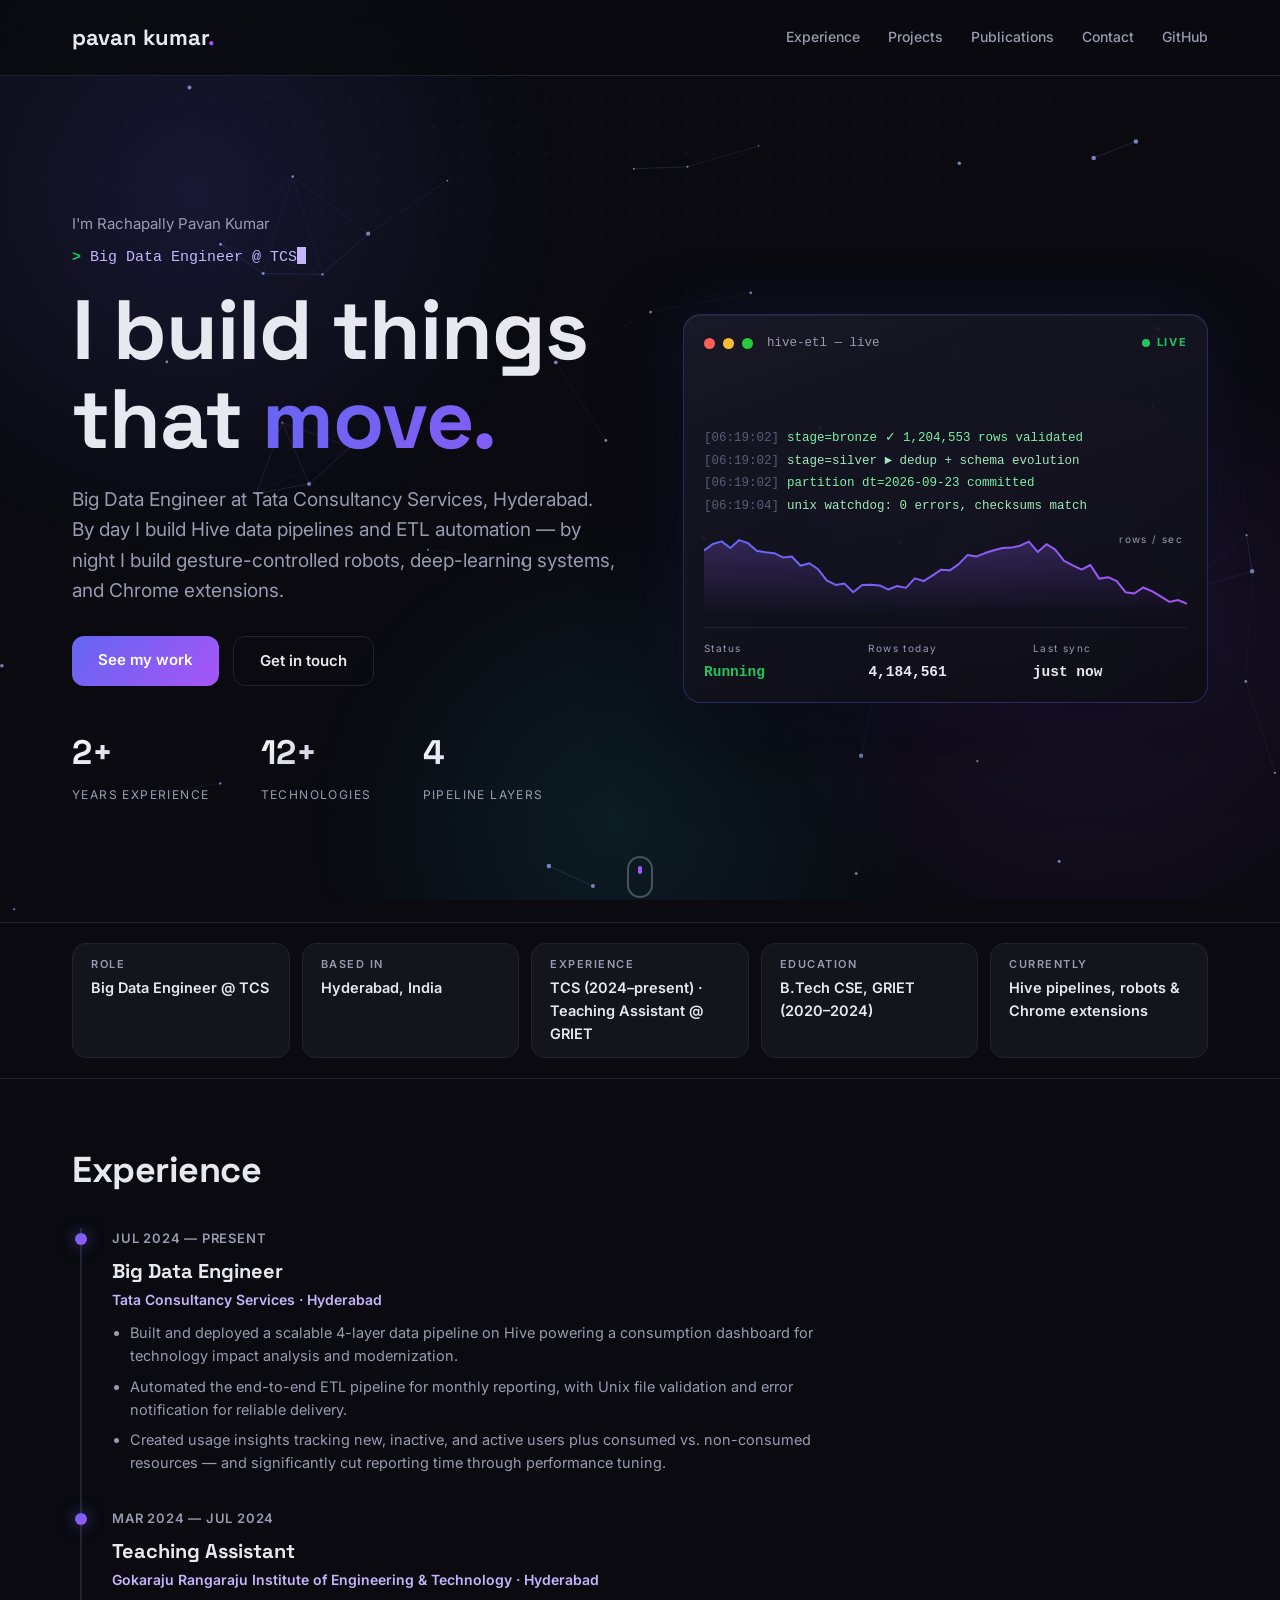
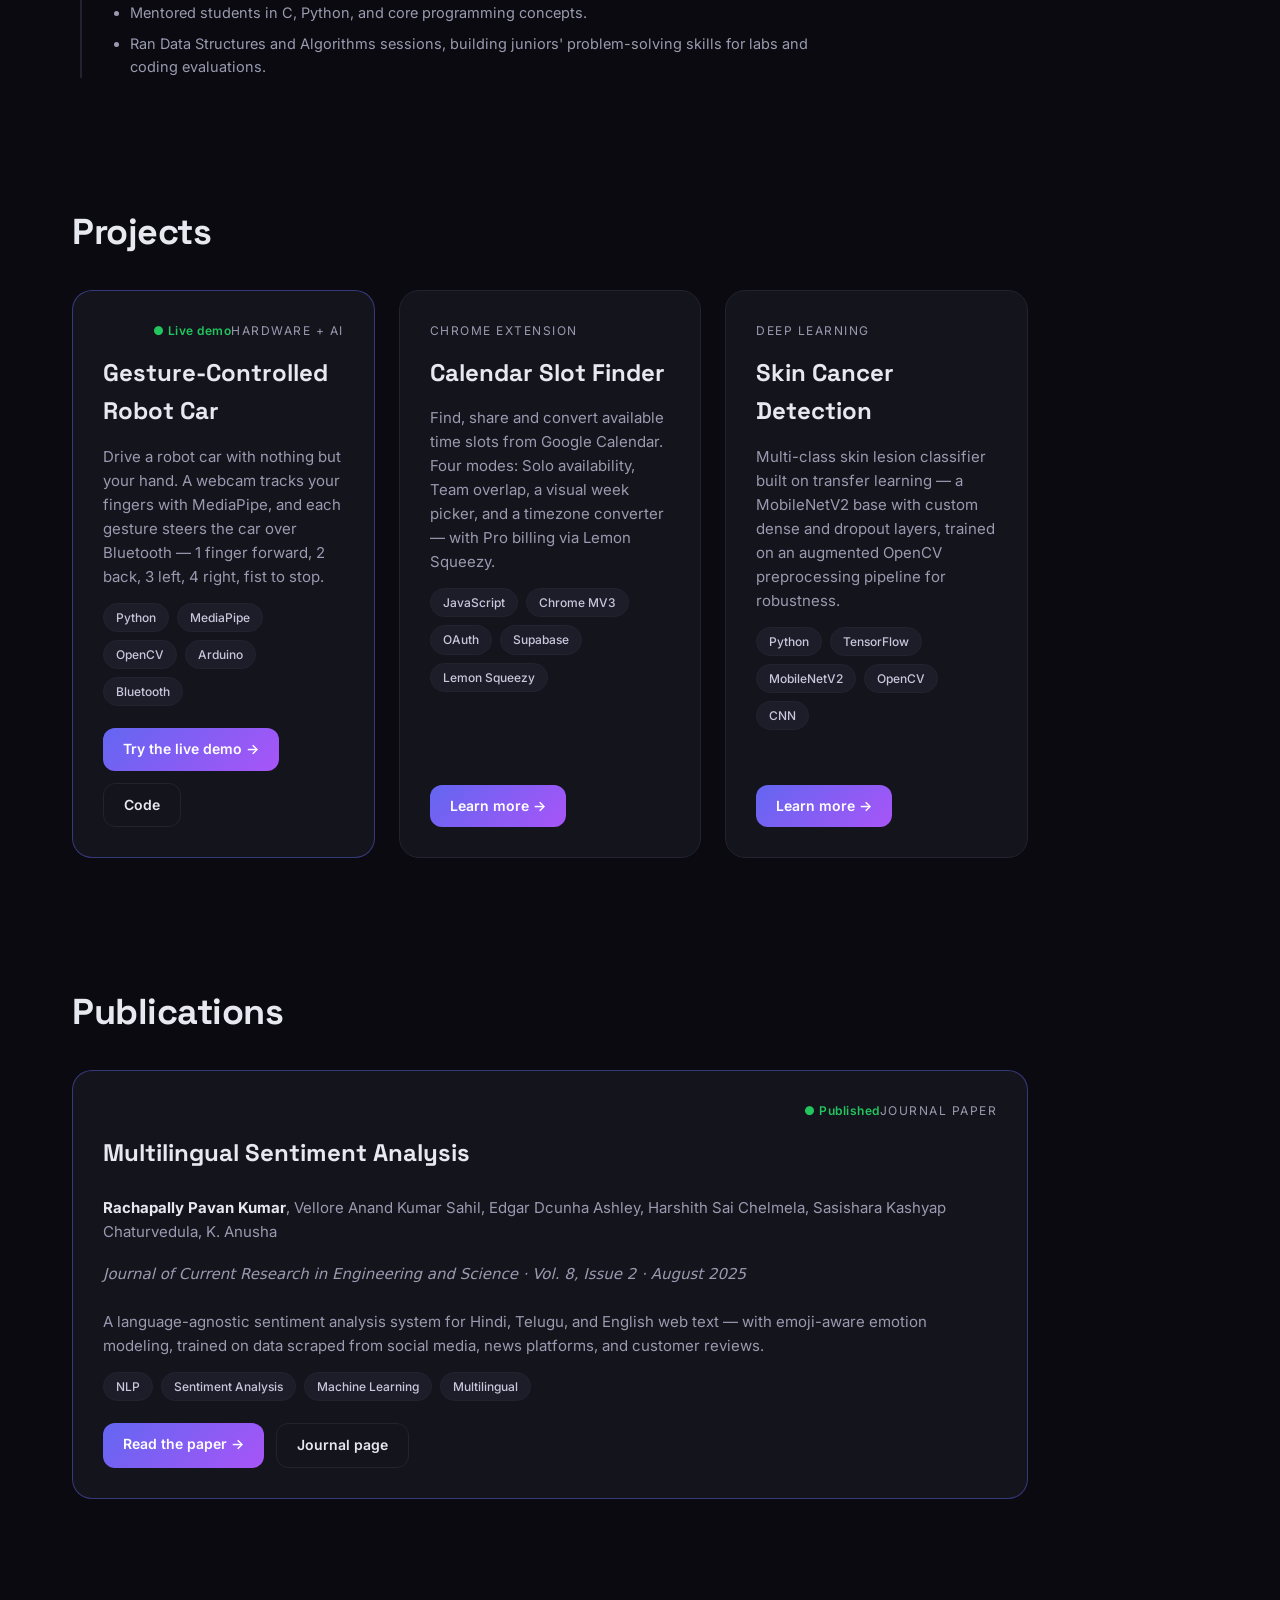
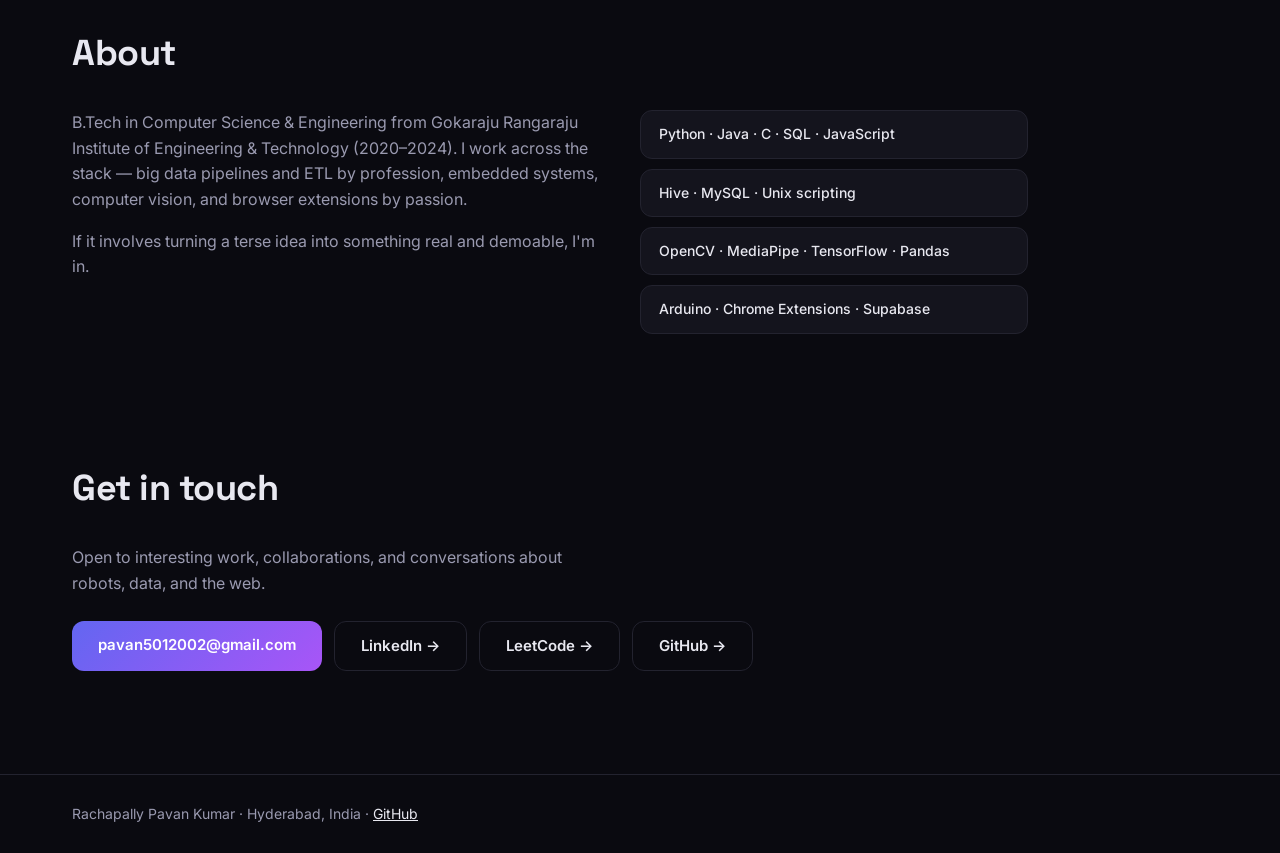
==== commit aadb7094: "Remove freeslot code links (repo now private)" ====
--- a/index.html
+++ b/index.html
@@ -135,7 +135,6 @@
           </div>
           <div class="card-actions">
             <a href="projects/freeslot/" class="btn primary">Learn more →</a>
-            <a href="https://github.com/pavan512002/freeslot" target="_blank" rel="noopener" class="btn ghost">Code</a>
           </div>
         </article>
 
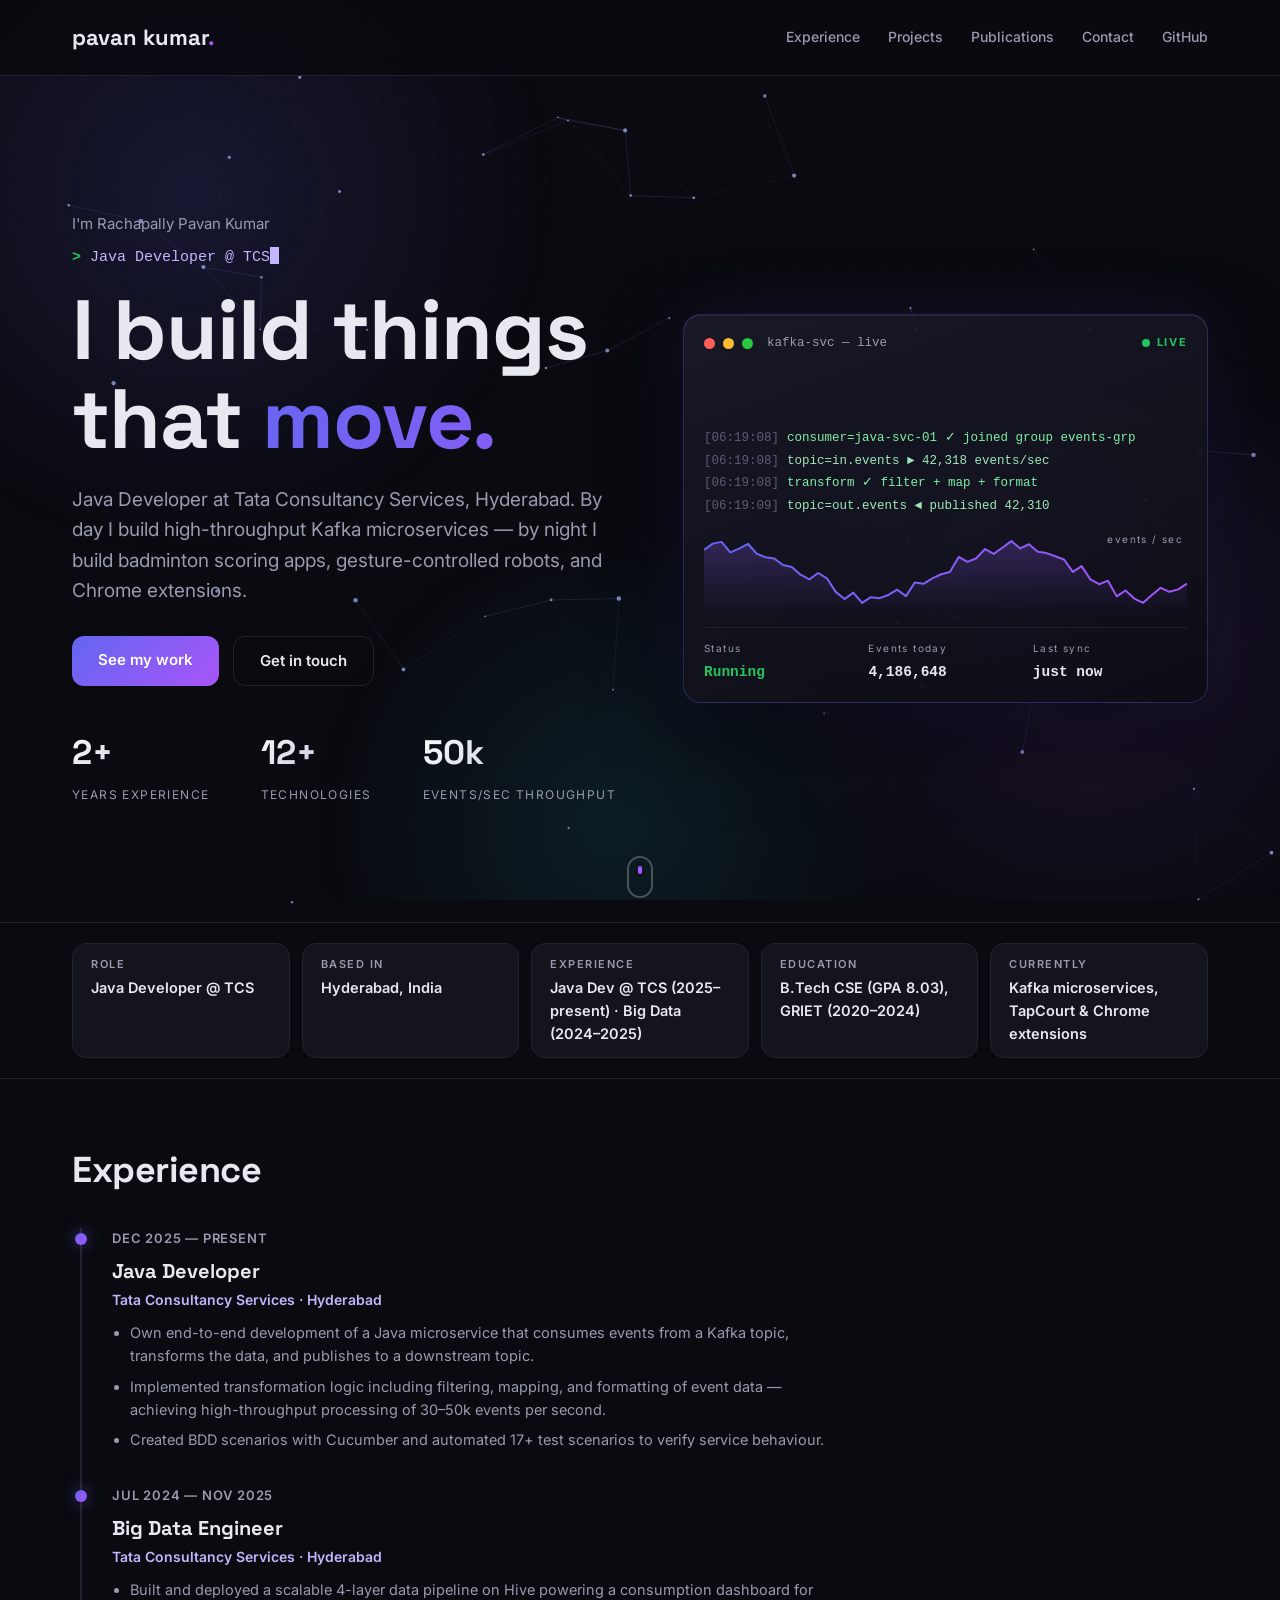
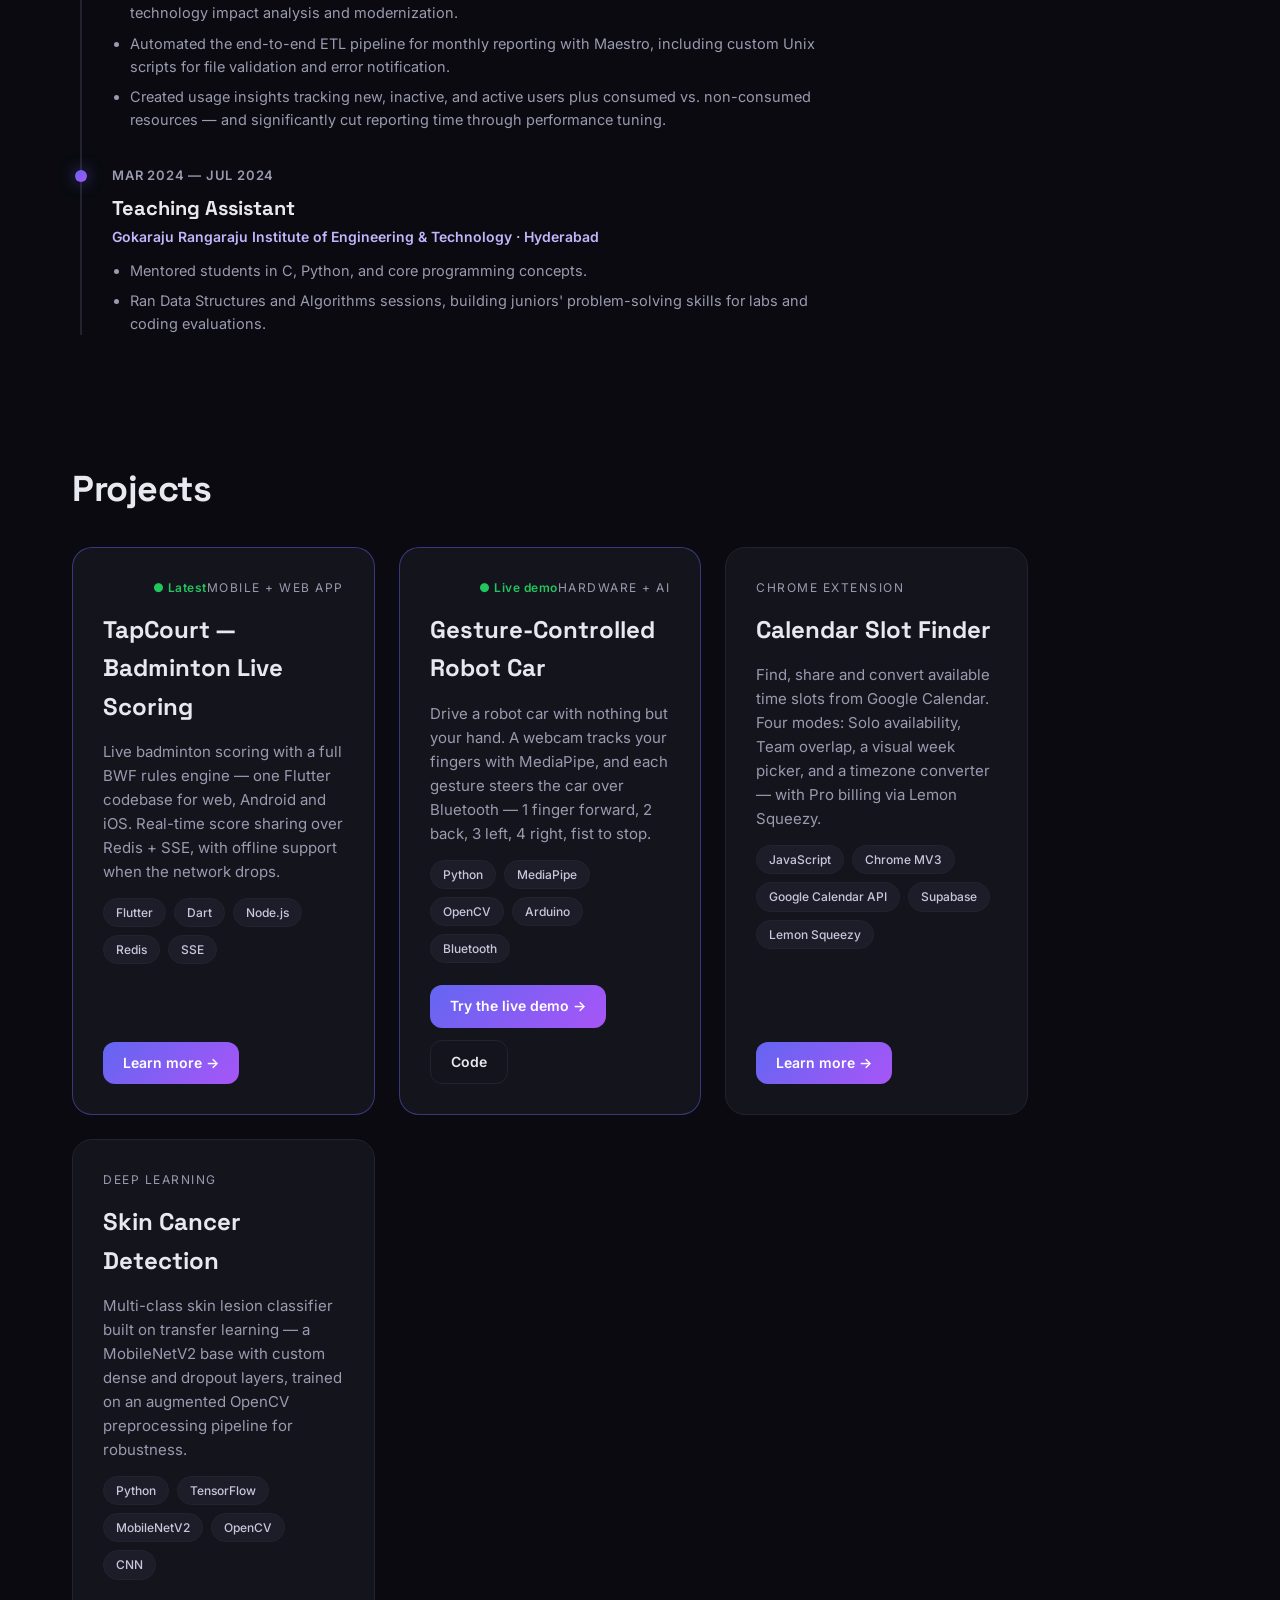
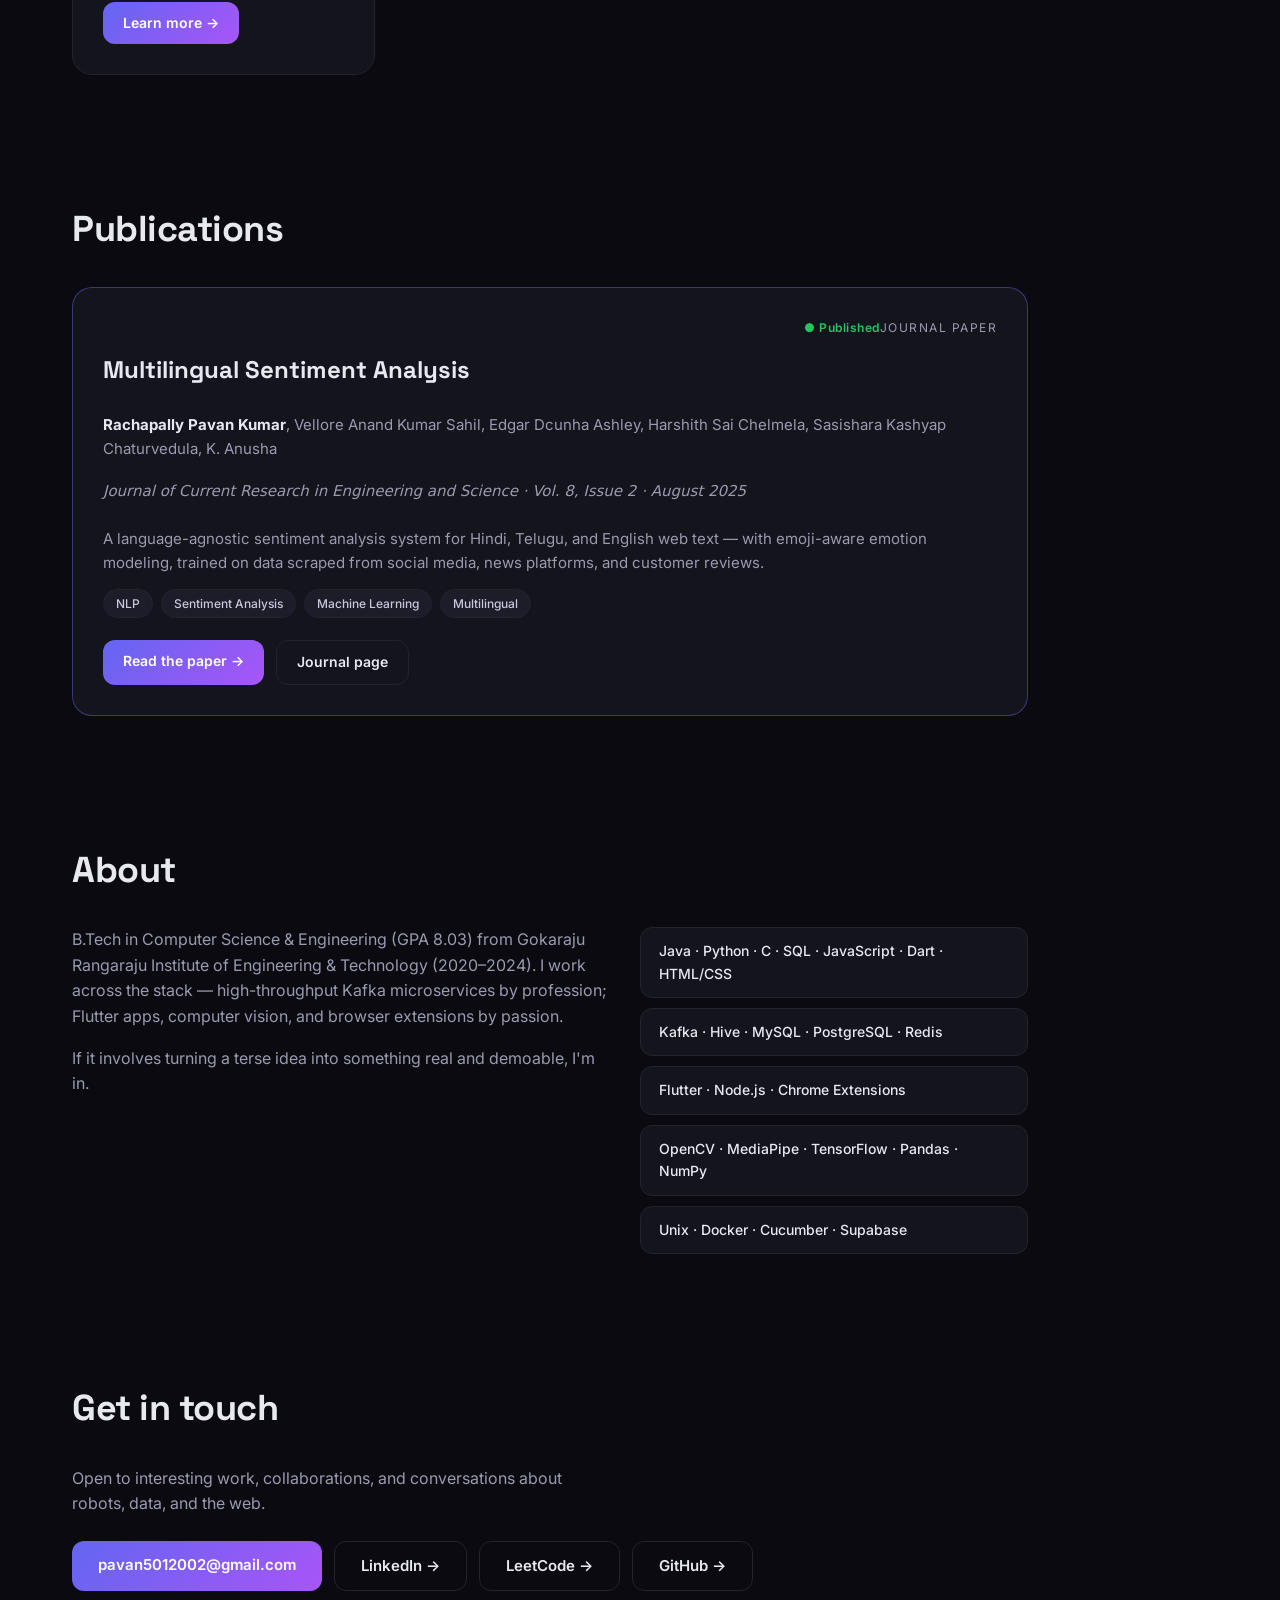
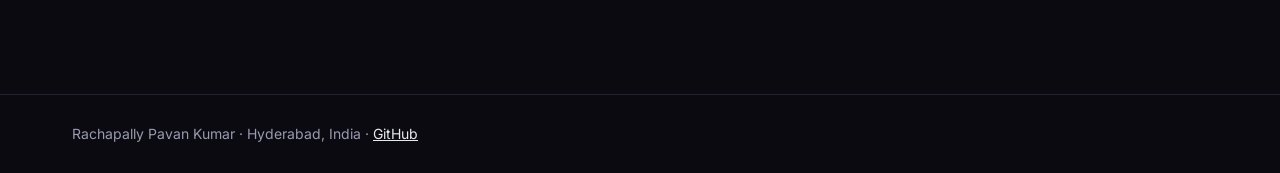
==== commit f77be6e6: "Resume refresh: Java Developer role, TapCourt project, skills update - Experience: add Java Develope" ====
--- a/index.html
+++ b/index.html
@@ -3,11 +3,11 @@
 <head>
   <meta charset="UTF-8">
   <meta name="viewport" content="width=device-width, initial-scale=1.0">
-  <title>Rachapally Pavan Kumar — Big Data Engineer</title>
-  <meta name="description" content="Rachapally Pavan Kumar — Big Data Engineer at TCS, Hyderabad. Builds Hive data pipelines by day; gesture-controlled robots, deep learning systems, and Chrome extensions by night.">
+  <title>Rachapally Pavan Kumar — Java Developer</title>
+  <meta name="description" content="Rachapally Pavan Kumar — Java Developer at TCS, Hyderabad. Builds high-throughput Kafka microservices by day; badminton scoring apps, gesture-controlled robots, and Chrome extensions by night.">
   <meta name="theme-color" content="#0a0a10">
-  <meta property="og:title" content="Rachapally Pavan Kumar — Big Data Engineer">
-  <meta property="og:description" content="Big Data Engineer at TCS. Builds Hive data pipelines by day; gesture-controlled robots, deep learning, and Chrome extensions by night.">
+  <meta property="og:title" content="Rachapally Pavan Kumar — Java Developer">
+  <meta property="og:description" content="Java Developer at TCS. Builds Kafka microservices by day; Flutter apps, gesture-controlled robots, deep learning, and Chrome extensions by night.">
   <meta property="og:type" content="website">
   <link rel="icon" href="data:image/svg+xml,%3Csvg xmlns='http://www.w3.org/2000/svg' viewBox='0 0 64 64'%3E%3Cdefs%3E%3ClinearGradient id='g' x1='0' y1='0' x2='1' y2='1'%3E%3Cstop offset='0' stop-color='%236366f1'/%3E%3Cstop offset='1' stop-color='%23a855f7'/%3E%3C/linearGradient%3E%3C/defs%3E%3Crect width='64' height='64' rx='14' fill='url(%23g)'/%3E%3Ctext x='32' y='45' font-family='sans-serif' font-size='36' font-weight='bold' text-anchor='middle' fill='white'%3Ep%3C/text%3E%3C/svg%3E">
   <link rel="preconnect" href="https://fonts.googleapis.com">
@@ -38,7 +38,7 @@
         <p class="hero-kicker enter enter-1">I'm Rachapally Pavan Kumar</p>
         <p class="typed-line enter enter-1" aria-hidden="true"><span class="prompt">&gt;</span>&nbsp;<span id="typed"></span><span class="caret"></span></p>
         <h1 class="enter enter-2">I build things<br>that <span class="gradient">move.</span></h1>
-        <p class="hero-sub enter enter-3">Big Data Engineer at Tata Consultancy Services, Hyderabad. By day I build Hive data pipelines and ETL automation — by night I build gesture-controlled robots, deep-learning systems, and Chrome extensions.</p>
+        <p class="hero-sub enter enter-3">Java Developer at Tata Consultancy Services, Hyderabad. By day I build high-throughput Kafka microservices — by night I build badminton scoring apps, gesture-controlled robots, and Chrome extensions.</p>
         <div class="hero-cta enter enter-4">
           <a href="#projects" class="btn primary magnetic">See my work</a>
           <a href="#contact" class="btn ghost magnetic">Get in touch</a>
@@ -46,21 +46,21 @@
         <div class="hero-stats enter enter-5">
           <div class="hstat"><span class="hstat-num"><span data-count="2">0</span>+</span><span class="hstat-label">Years experience</span></div>
           <div class="hstat"><span class="hstat-num"><span data-count="12">0</span>+</span><span class="hstat-label">Technologies</span></div>
-          <div class="hstat"><span class="hstat-num"><span data-count="4">0</span></span><span class="hstat-label">Pipeline layers</span></div>
+          <div class="hstat"><span class="hstat-num"><span data-count="50">0</span>k</span><span class="hstat-label">Events/sec throughput</span></div>
         </div>
       </div>
       <div class="hero-visual enter enter-3">
         <div class="hud" id="hud">
           <div class="hud-bar">
             <span class="hdot r"></span><span class="hdot y"></span><span class="hdot g"></span>
-            <span class="hud-title">hive-etl — live</span>
+            <span class="hud-title">kafka-svc — live</span>
             <span class="live"><span class="pulse-dot"></span>LIVE</span>
           </div>
           <div class="hud-log" id="hud-log" aria-hidden="true"></div>
-          <div class="hud-chart"><canvas id="spark"></canvas><span class="chart-label">rows / sec</span></div>
+          <div class="hud-chart"><canvas id="spark"></canvas><span class="chart-label">events / sec</span></div>
           <div class="hud-stats">
             <div><span class="k">Status</span><span class="v ok">Running</span></div>
-            <div><span class="k">Rows today</span><span class="v" id="rows">4,182,044</span></div>
+            <div><span class="k">Events today</span><span class="v" id="rows">4,182,044</span></div>
             <div><span class="k">Last sync</span><span class="v" id="sync">just now</span></div>
           </div>
         </div>
@@ -71,11 +71,11 @@
   </header>
 
   <div class="snapshot">
-    <div class="snap"><span class="snap-label">Role</span><span class="snap-value">Big Data Engineer @ TCS</span></div>
+    <div class="snap"><span class="snap-label">Role</span><span class="snap-value">Java Developer @ TCS</span></div>
     <div class="snap"><span class="snap-label">Based in</span><span class="snap-value">Hyderabad, India</span></div>
-    <div class="snap"><span class="snap-label">Experience</span><span class="snap-value">TCS (2024–present) · Teaching Assistant @ GRIET</span></div>
-    <div class="snap"><span class="snap-label">Education</span><span class="snap-value">B.Tech CSE, GRIET (2020–2024)</span></div>
-    <div class="snap"><span class="snap-label">Currently</span><span class="snap-value">Hive pipelines, robots &amp; Chrome extensions</span></div>
+    <div class="snap"><span class="snap-label">Experience</span><span class="snap-value">Java Dev @ TCS (2025–present) · Big Data (2024–2025)</span></div>
+    <div class="snap"><span class="snap-label">Education</span><span class="snap-value">B.Tech CSE (GPA 8.03), GRIET (2020–2024)</span></div>
+    <div class="snap"><span class="snap-label">Currently</span><span class="snap-value">Kafka microservices, TapCourt &amp; Chrome extensions</span></div>
   </div>
 
   <main>
@@ -83,12 +83,22 @@
       <h2>Experience</h2>
       <div class="timeline">
         <div class="t-item">
-          <div class="t-date">Jul 2024 — Present</div>
+          <div class="t-date">Dec 2025 — Present</div>
+          <h3>Java Developer</h3>
+          <div class="t-org">Tata Consultancy Services · Hyderabad</div>
+          <ul>
+            <li>Own end-to-end development of a Java microservice that consumes events from a Kafka topic, transforms the data, and publishes to a downstream topic.</li>
+            <li>Implemented transformation logic including filtering, mapping, and formatting of event data — achieving high-throughput processing of 30–50k events per second.</li>
+            <li>Created BDD scenarios with Cucumber and automated 17+ test scenarios to verify service behaviour.</li>
+          </ul>
+        </div>
+        <div class="t-item">
+          <div class="t-date">Jul 2024 — Nov 2025</div>
           <h3>Big Data Engineer</h3>
           <div class="t-org">Tata Consultancy Services · Hyderabad</div>
           <ul>
             <li>Built and deployed a scalable 4-layer data pipeline on Hive powering a consumption dashboard for technology impact analysis and modernization.</li>
-            <li>Automated the end-to-end ETL pipeline for monthly reporting, with Unix file validation and error notification for reliable delivery.</li>
+            <li>Automated the end-to-end ETL pipeline for monthly reporting with Maestro, including custom Unix scripts for file validation and error notification.</li>
             <li>Created usage insights tracking new, inactive, and active users plus consumed vs. non-consumed resources — and significantly cut reporting time through performance tuning.</li>
           </ul>
         </div>
@@ -110,6 +120,21 @@
 
         <article class="card featured">
           <div class="card-top">
+            <span class="badge live">● Latest</span>
+            <span class="card-kind">Mobile + Web App</span>
+          </div>
+          <h3>TapCourt — Badminton Live Scoring</h3>
+          <p>Live badminton scoring with a full BWF rules engine — one Flutter codebase for web, Android and iOS. Real-time score sharing over Redis + SSE, with offline support when the network drops.</p>
+          <div class="tags">
+            <span>Flutter</span><span>Dart</span><span>Node.js</span><span>Redis</span><span>SSE</span>
+          </div>
+          <div class="card-actions">
+            <a href="projects/tapcourt/" class="btn primary">Learn more →</a>
+          </div>
+        </article>
+
+        <article class="card featured">
+          <div class="card-top">
             <span class="badge live">● Live demo</span>
             <span class="card-kind">Hardware + AI</span>
           </div>
@@ -131,7 +156,7 @@
           <h3>Calendar Slot Finder</h3>
           <p>Find, share and convert available time slots from Google Calendar. Four modes: Solo availability, Team overlap, a visual week picker, and a timezone converter — with Pro billing via Lemon Squeezy.</p>
           <div class="tags">
-            <span>JavaScript</span><span>Chrome MV3</span><span>OAuth</span><span>Supabase</span><span>Lemon Squeezy</span>
+            <span>JavaScript</span><span>Chrome MV3</span><span>Google Calendar API</span><span>Supabase</span><span>Lemon Squeezy</span>
           </div>
           <div class="card-actions">
             <a href="projects/freeslot/" class="btn primary">Learn more →</a>
@@ -184,14 +209,15 @@
       <h2>About</h2>
       <div class="about-grid">
         <div>
-          <p style="color: var(--muted); font-size: 16px; margin-bottom: 16px;">B.Tech in Computer Science &amp; Engineering from Gokaraju Rangaraju Institute of Engineering &amp; Technology (2020–2024). I work across the stack — big data pipelines and ETL by profession, embedded systems, computer vision, and browser extensions by passion.</p>
+          <p style="color: var(--muted); font-size: 16px; margin-bottom: 16px;">B.Tech in Computer Science &amp; Engineering (GPA 8.03) from Gokaraju Rangaraju Institute of Engineering &amp; Technology (2020–2024). I work across the stack — high-throughput Kafka microservices by profession; Flutter apps, computer vision, and browser extensions by passion.</p>
           <p style="color: var(--muted); font-size: 16px;">If it involves turning a terse idea into something real and demoable, I'm in.</p>
         </div>
         <ul class="skills">
-          <li>Python · Java · C · SQL · JavaScript</li>
-          <li>Hive · MySQL · Unix scripting</li>
-          <li>OpenCV · MediaPipe · TensorFlow · Pandas</li>
-          <li>Arduino · Chrome Extensions · Supabase</li>
+          <li>Java · Python · C · SQL · JavaScript · Dart · HTML/CSS</li>
+          <li>Kafka · Hive · MySQL · PostgreSQL · Redis</li>
+          <li>Flutter · Node.js · Chrome Extensions</li>
+          <li>OpenCV · MediaPipe · TensorFlow · Pandas · NumPy</li>
+          <li>Unix · Docker · Cucumber · Supabase</li>
         </ul>
       </div>
     </section>
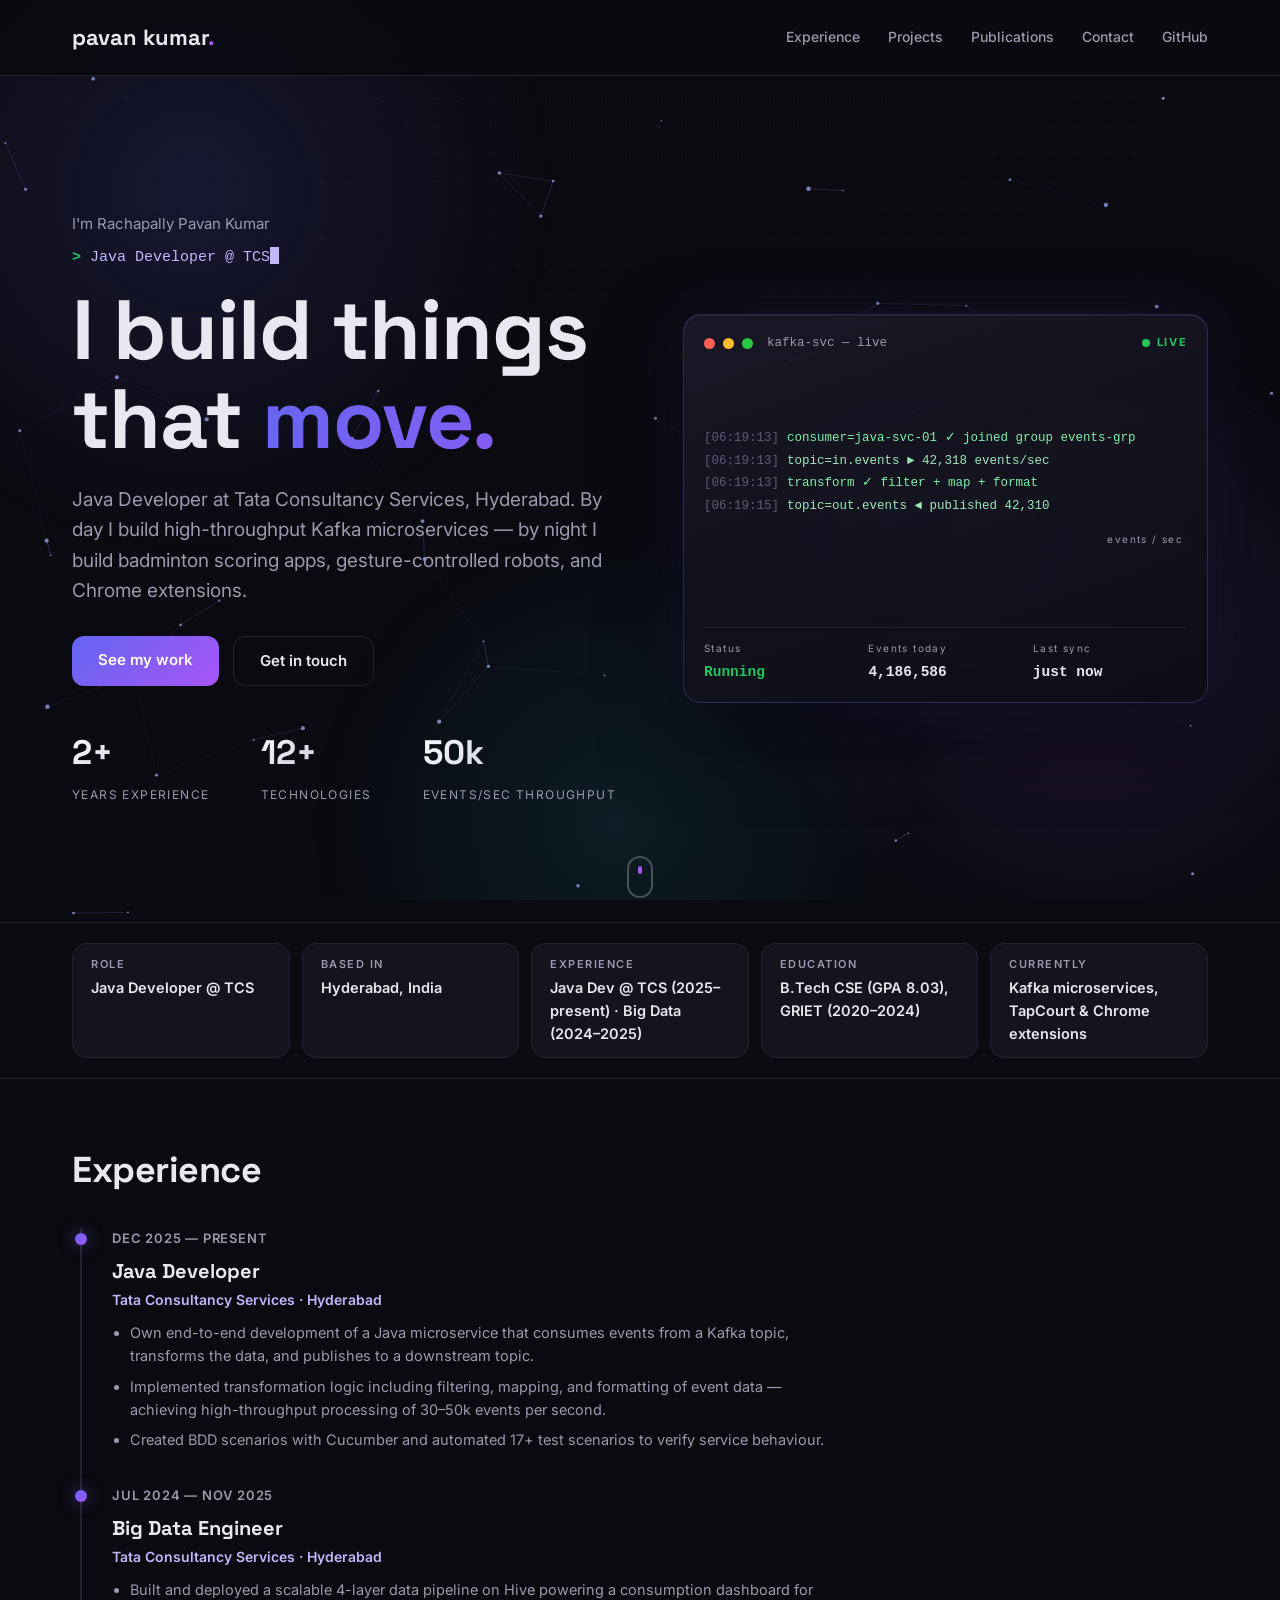
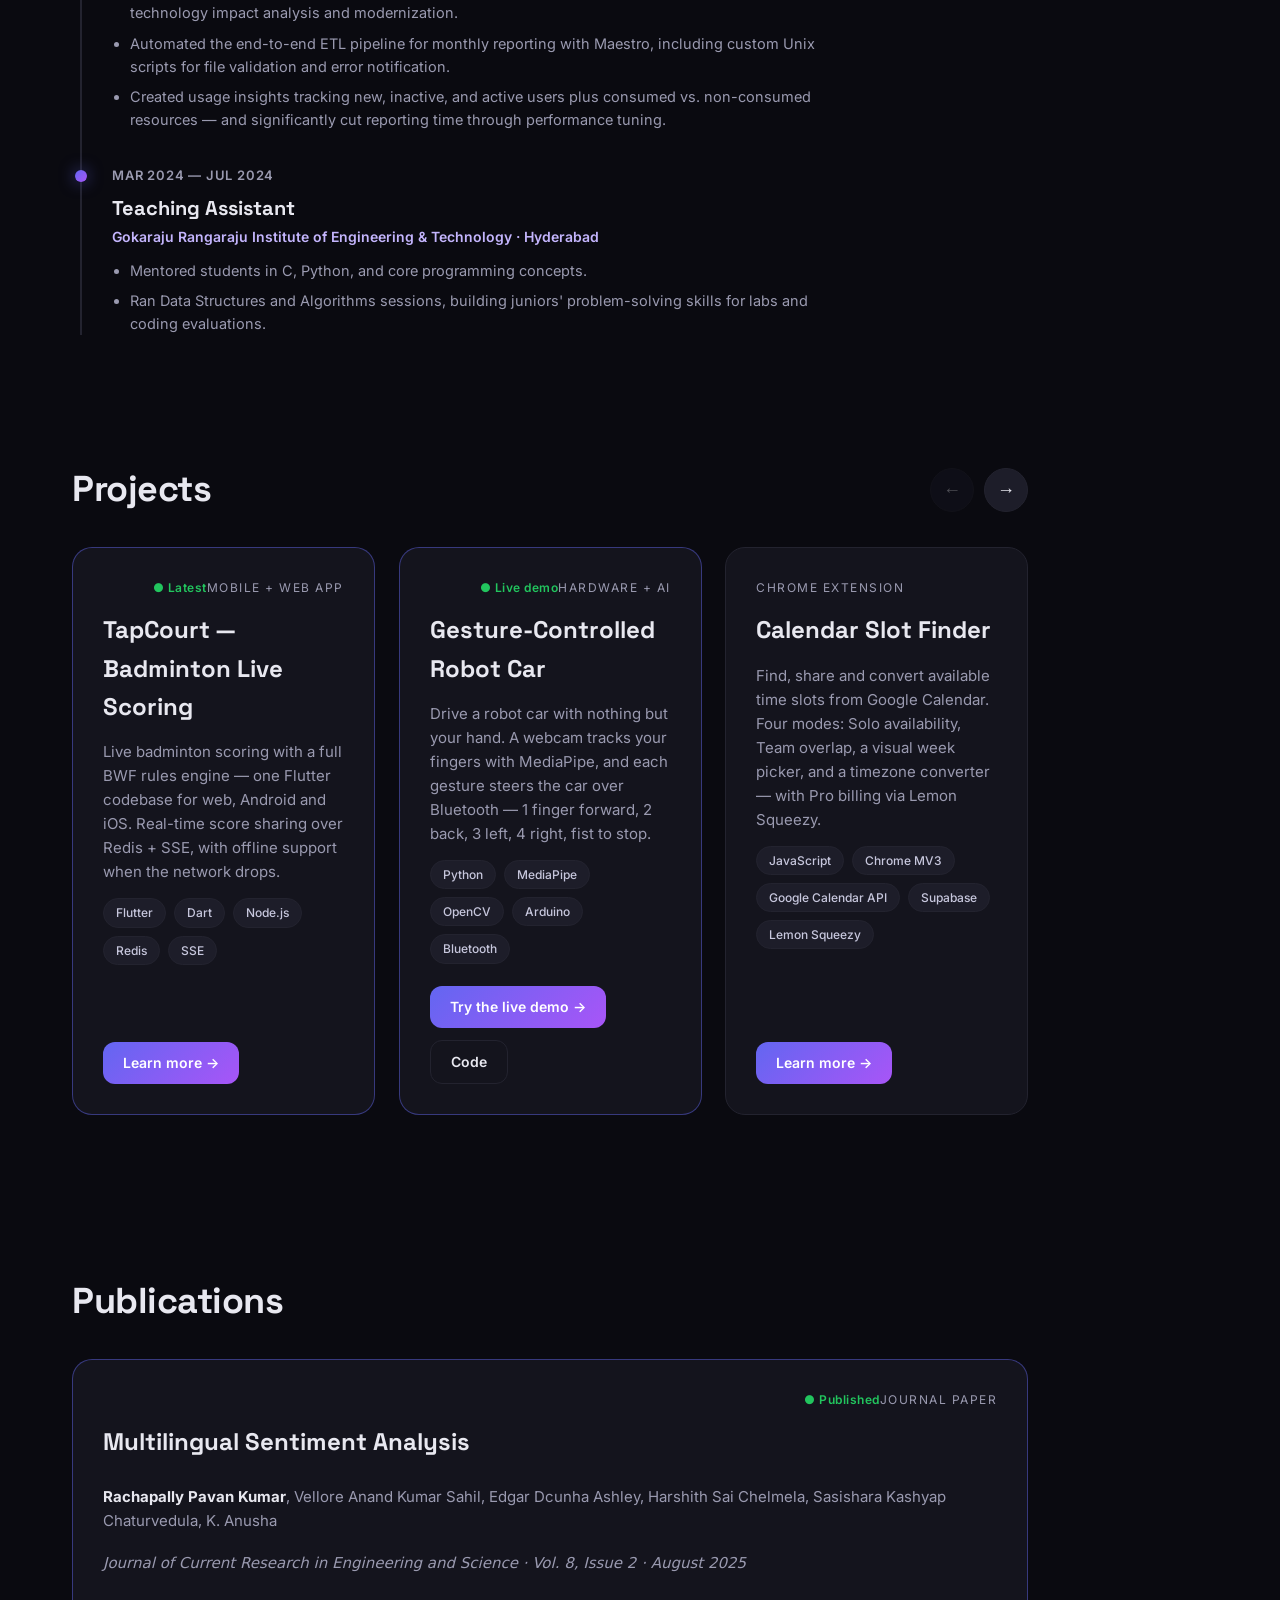
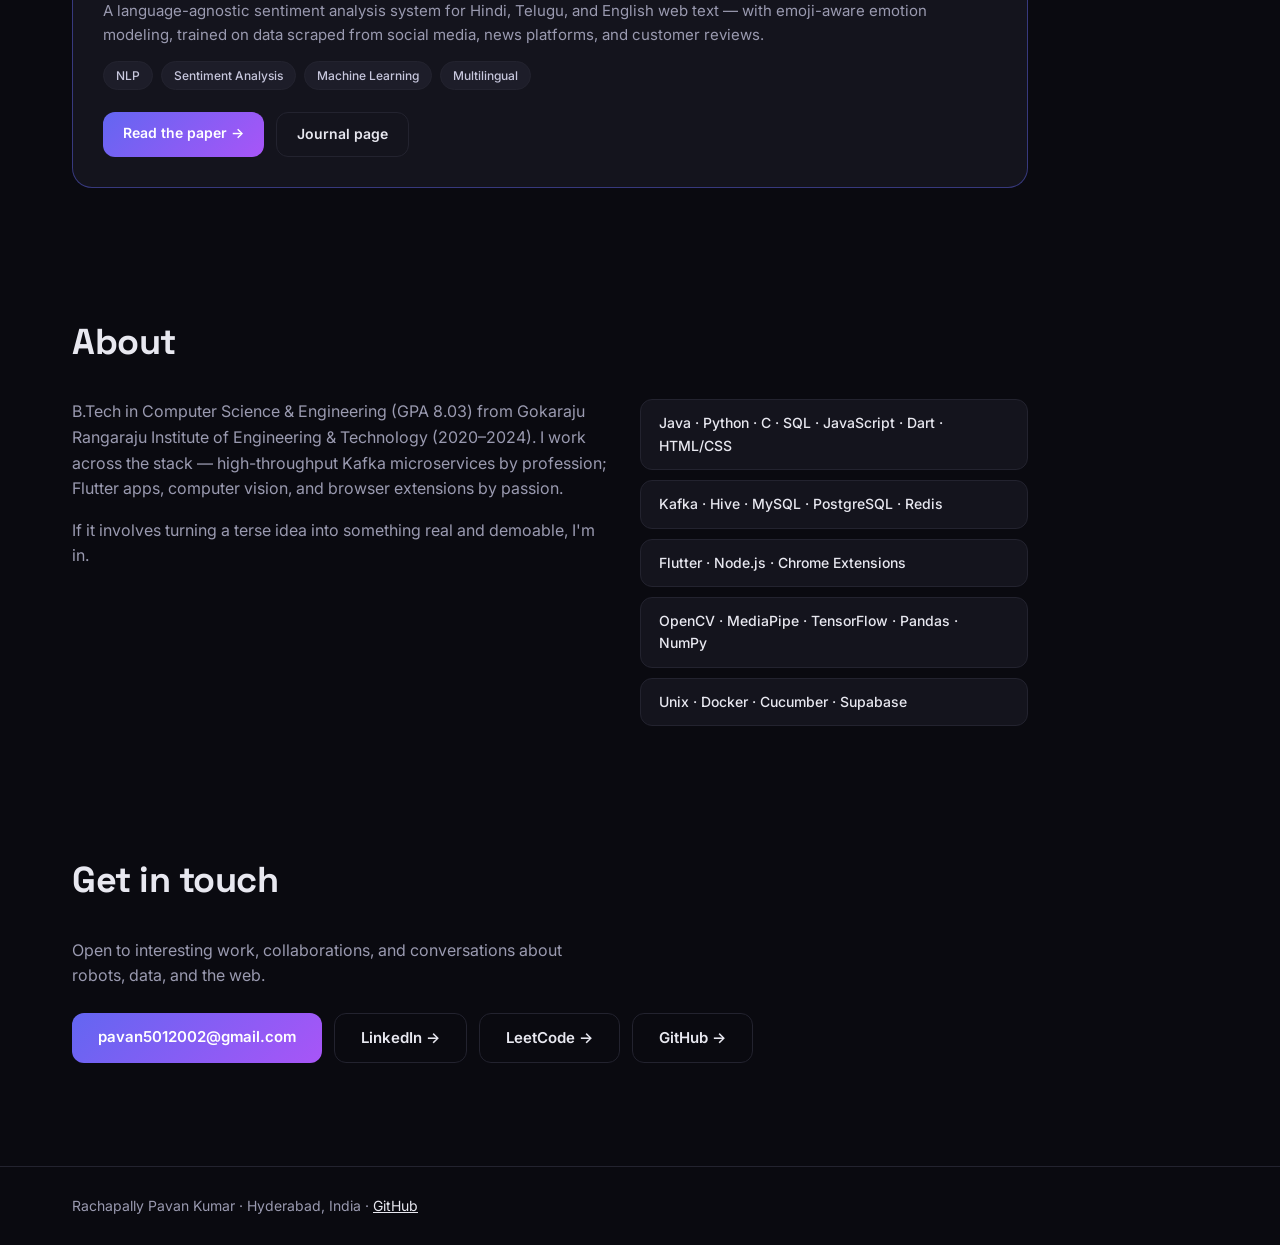
==== commit a8f6180d: "Projects: arrow navigation + half-screen pop-out sheet - Rail now fits whole cards (3/2/1 per viewpo" ====
--- a/index.html
+++ b/index.html
@@ -115,10 +115,16 @@
     </section>
 
     <section id="projects" class="section">
-      <h2>Projects</h2>
+      <div class="sec-head">
+        <h2>Projects</h2>
+        <div class="rail-nav">
+          <button class="rail-btn" id="railPrev" aria-label="Previous projects">&larr;</button>
+          <button class="rail-btn" id="railNext" aria-label="Next projects">&rarr;</button>
+        </div>
+      </div>
       <div class="cards">
 
-        <article class="card featured">
+        <article class="card featured" data-project="tapcourt">
           <div class="card-top">
             <span class="badge live">● Latest</span>
             <span class="card-kind">Mobile + Web App</span>
@@ -133,7 +139,7 @@
           </div>
         </article>
 
-        <article class="card featured">
+        <article class="card featured" data-project="gesture">
           <div class="card-top">
             <span class="badge live">● Live demo</span>
             <span class="card-kind">Hardware + AI</span>
@@ -149,7 +155,7 @@
           </div>
         </article>
 
-        <article class="card">
+        <article class="card" data-project="freeslot">
           <div class="card-top">
             <span class="card-kind">Chrome Extension</span>
           </div>
@@ -163,7 +169,7 @@
           </div>
         </article>
 
-        <article class="card">
+        <article class="card" data-project="skin">
           <div class="card-top">
             <span class="card-kind">Deep Learning</span>
           </div>
@@ -238,6 +244,13 @@
     <p>Rachapally Pavan Kumar · Hyderabad, India · <a href="https://github.com/pavan512002" target="_blank" rel="noopener">GitHub</a></p>
   </footer>
 
+  <div class="modal-overlay" id="projectModal" aria-hidden="true">
+    <div class="modal-sheet" role="dialog" aria-modal="true" aria-labelledby="modalTitle">
+      <button class="modal-close" id="modalClose" aria-label="Close project details">&times;</button>
+      <div id="modalBody"></div>
+    </div>
+  </div>
+
   <script src="main.v2.js"></script>
 </body>
 </html>
--- a/styles.v2.css
+++ b/styles.v2.css
@@ -312,6 +312,77 @@
 .card { position: relative; }
 .card:hover { transform: translateY(-6px); border-color: #3d3d55; box-shadow: 0 16px 40px rgba(0, 0, 0, 0.35); }
 
+/* ---------- projects rail: whole cards, arrow navigation ---------- */
+#projects .sec-head { display: flex; justify-content: space-between; align-items: center; margin-bottom: 6px; }
+#projects .sec-head h2 { margin-bottom: 0; }
+.rail-nav { display: flex; gap: 10px; }
+.rail-btn {
+  width: 44px; height: 44px; border-radius: 50%; cursor: pointer;
+  background: #1d1d29; border: 1px solid var(--border); color: var(--text);
+  font-size: 18px; line-height: 1; display: flex; align-items: center; justify-content: center;
+  transition: transform 0.25s cubic-bezier(0.22, 1.4, 0.36, 1), border-color 0.2s, box-shadow 0.25s, opacity 0.2s;
+}
+.rail-btn:hover:not(:disabled) { transform: scale(1.12); border-color: rgba(139, 92, 246, 0.6); box-shadow: 0 0 20px rgba(139, 92, 246, 0.35); }
+.rail-btn:disabled { opacity: 0.3; cursor: default; }
+#projects .cards {
+  display: flex; gap: 24px; overflow-x: auto; overscroll-behavior-x: contain;
+  scroll-snap-type: x proximity; scrollbar-width: none; -ms-overflow-style: none;
+  padding: 22px 0 32px; cursor: grab;
+}
+#projects .cards::-webkit-scrollbar { display: none; }
+#projects .cards .card {
+  flex: 0 0 calc((100% - 48px) / 3); scroll-snap-align: start; cursor: pointer;
+  transition: transform 0.3s cubic-bezier(0.22, 1.2, 0.36, 1), border-color 0.25s ease, box-shadow 0.3s ease;
+  will-change: transform;
+}
+@media (max-width: 1023px) { #projects .cards .card { flex-basis: calc((100% - 24px) / 2); } }
+@media (max-width: 639px) { #projects .cards .card { flex-basis: 100%; } }
+/* hover hint: gentle lift — the real pop-out is the half-screen sheet on click */
+#projects .card:hover {
+  transform: translateY(-6px);
+  border-color: rgba(139, 92, 246, 0.55);
+  box-shadow: 0 18px 44px rgba(0, 0, 0, 0.45), 0 0 30px rgba(139, 92, 246, 0.22);
+  z-index: 2;
+}
+#projects .cards.dragging { cursor: grabbing; scroll-snap-type: none; }
+#projects .cards.dragging .card { pointer-events: none; }
+
+/* ---------- project pop-out: half-screen sheet ---------- */
+.modal-overlay {
+  position: fixed; inset: 0; z-index: 200; display: flex;
+  align-items: flex-end; justify-content: center; padding: 0 16px;
+  background: rgba(4, 4, 10, 0.72); backdrop-filter: blur(10px); -webkit-backdrop-filter: blur(10px);
+  opacity: 0; pointer-events: none; transition: opacity 0.32s ease;
+}
+.modal-overlay.open { opacity: 1; pointer-events: auto; }
+.modal-sheet {
+  width: min(880px, 100%); max-height: 66vh; overflow-y: auto; position: relative;
+  background: linear-gradient(180deg, #17171f, #101016);
+  border: 1px solid rgba(139, 92, 246, 0.4); border-bottom: none; border-radius: 26px 26px 0 0;
+  padding: clamp(28px, 4vw, 48px); padding-top: clamp(38px, 5vw, 54px);
+  box-shadow: 0 -24px 90px rgba(0, 0, 0, 0.65), 0 0 70px rgba(139, 92, 246, 0.20);
+  transform: translateY(70px) scale(0.97); opacity: 0;
+  transition: transform 0.5s cubic-bezier(0.22, 1.28, 0.36, 1), opacity 0.32s ease;
+  scrollbar-width: thin;
+}
+.modal-overlay.open .modal-sheet { transform: none; opacity: 1; }
+@media (max-width: 639px) { .modal-sheet { max-height: 84vh; } }
+.modal-close {
+  position: absolute; top: 16px; right: 16px; width: 40px; height: 40px; border-radius: 50%;
+  background: #1d1d29; border: 1px solid var(--border); color: var(--text);
+  font-size: 20px; cursor: pointer; display: flex; align-items: center; justify-content: center;
+  transition: transform 0.25s cubic-bezier(0.22, 1.4, 0.36, 1), border-color 0.2s;
+}
+.modal-close:hover { transform: rotate(90deg) scale(1.1); border-color: rgba(139, 92, 246, 0.6); }
+.modal-kind { color: var(--muted); font-size: 12px; text-transform: uppercase; letter-spacing: 1.5px; display: flex; align-items: center; gap: 10px; margin-bottom: 10px; }
+.modal-sheet h3 { font-size: clamp(26px, 4vw, 38px); letter-spacing: -0.5px; margin-bottom: 14px; }
+.modal-lede { color: var(--muted); font-size: 16.5px; line-height: 1.6; margin-bottom: 20px; max-width: 640px; }
+.modal-sheet .tags { margin-bottom: 24px; }
+.modal-points { list-style: none; display: flex; flex-direction: column; gap: 12px; margin-bottom: 28px; }
+.modal-points li { display: flex; gap: 12px; color: #d6d6e8; font-size: 15px; line-height: 1.55; }
+.modal-points li::before { content: "\2726"; color: var(--accent2); flex-shrink: 0; }
+.modal-ctas { display: flex; gap: 12px; flex-wrap: wrap; }
+
 /* command pill pulse on change */
 .hud-cmd.pulse { animation: pulse 0.45s ease; }
 @keyframes pulse {
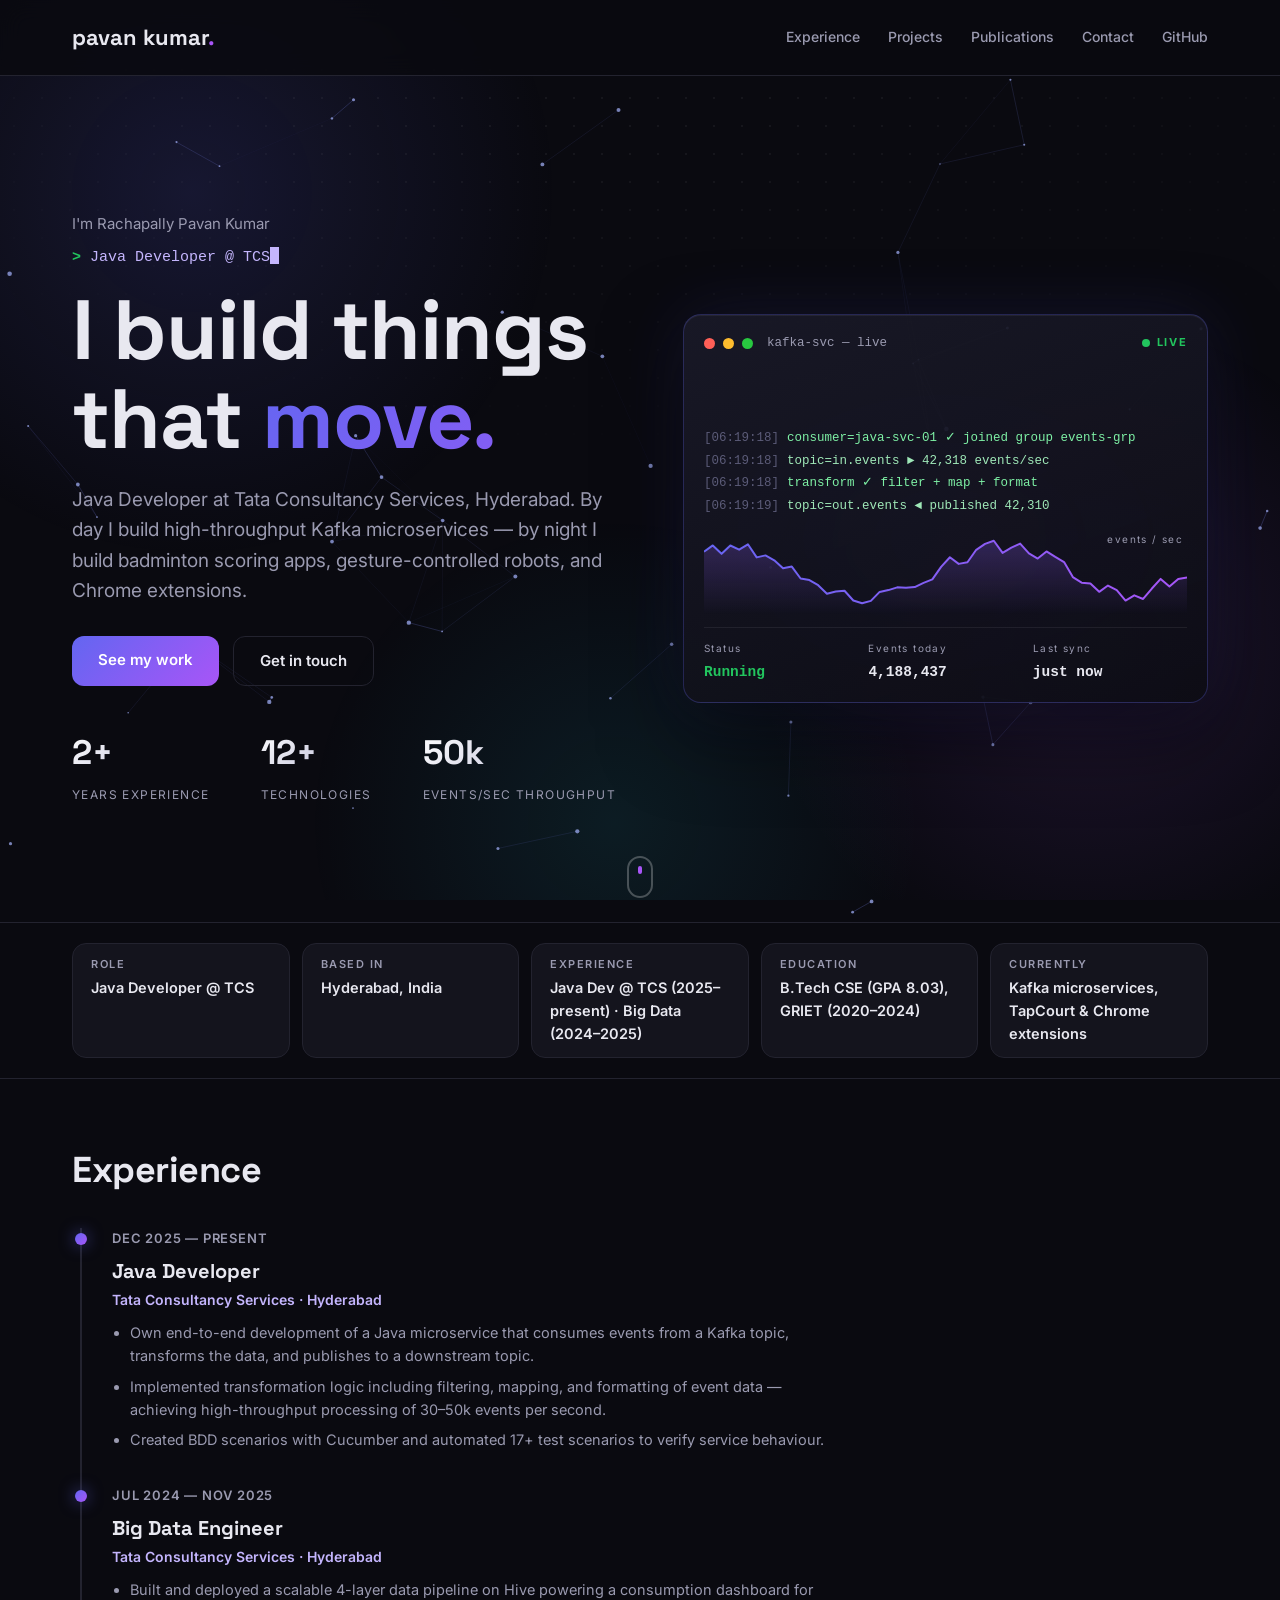
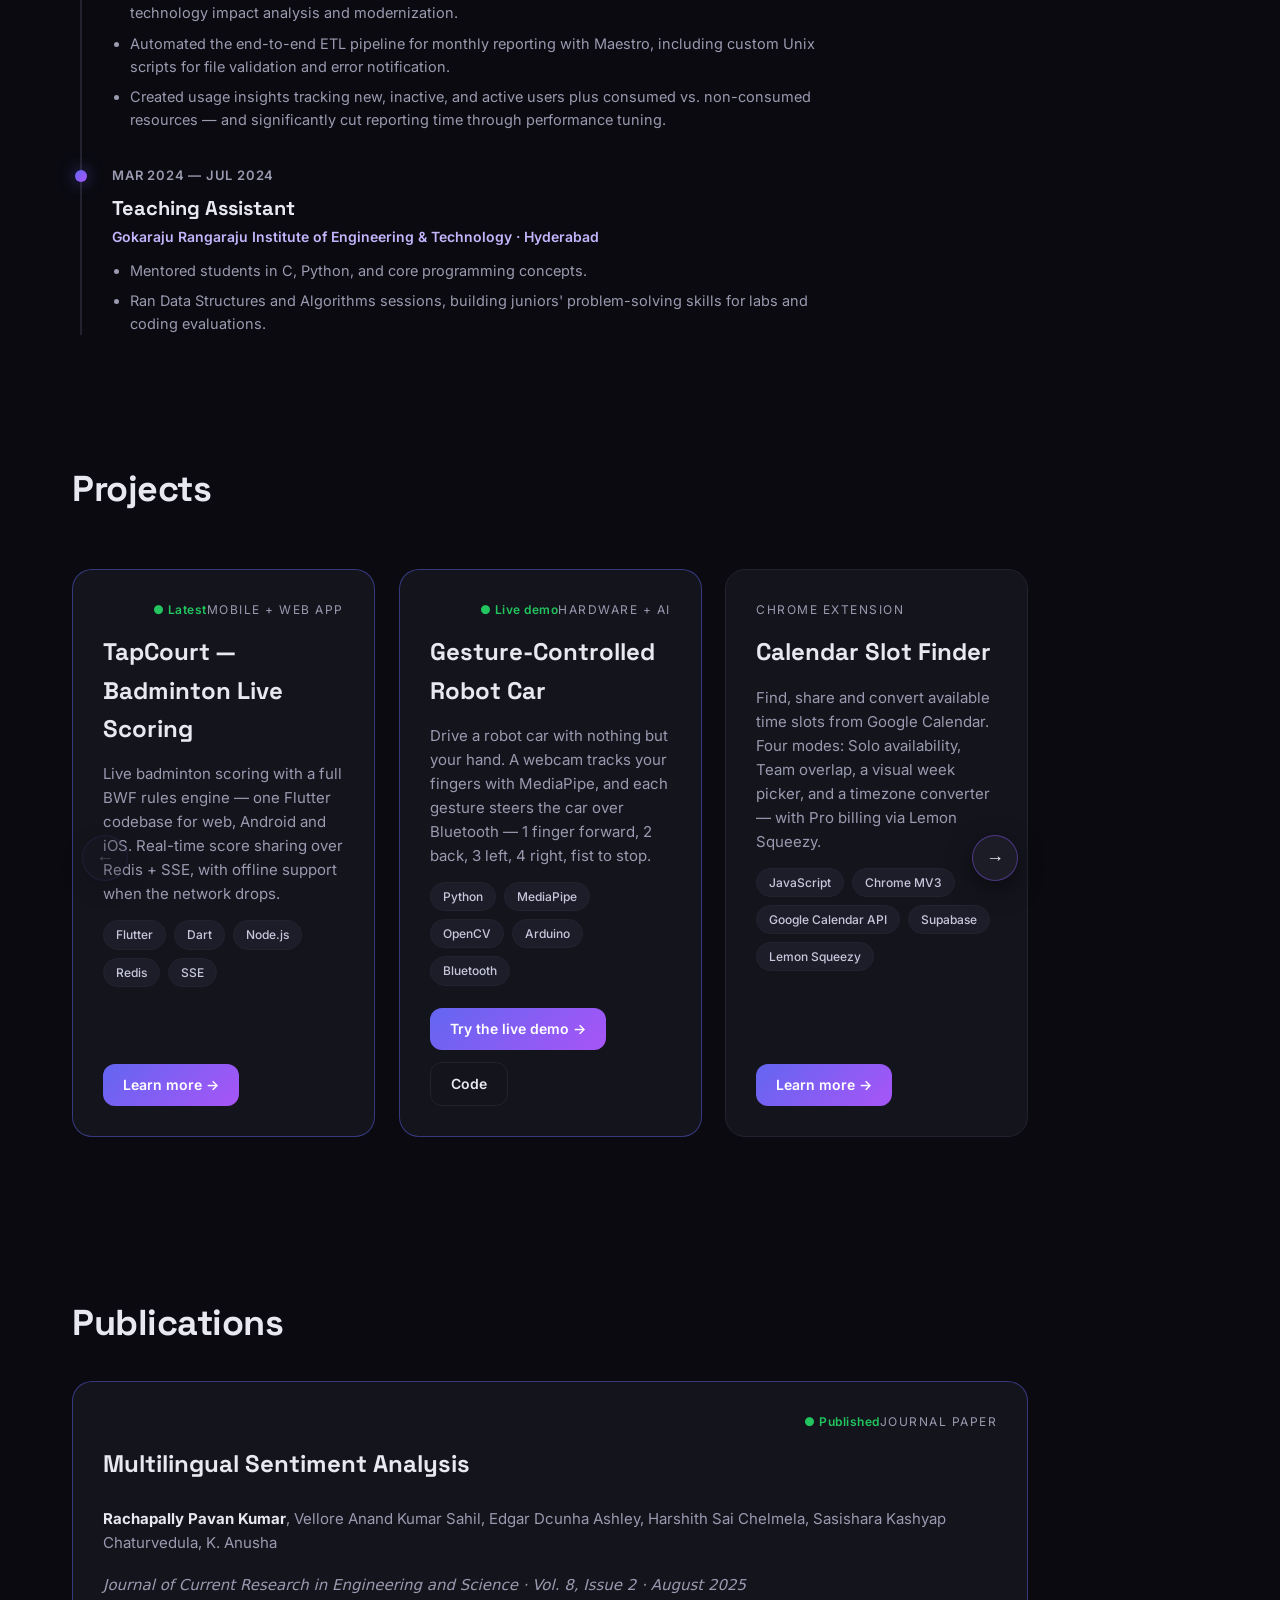
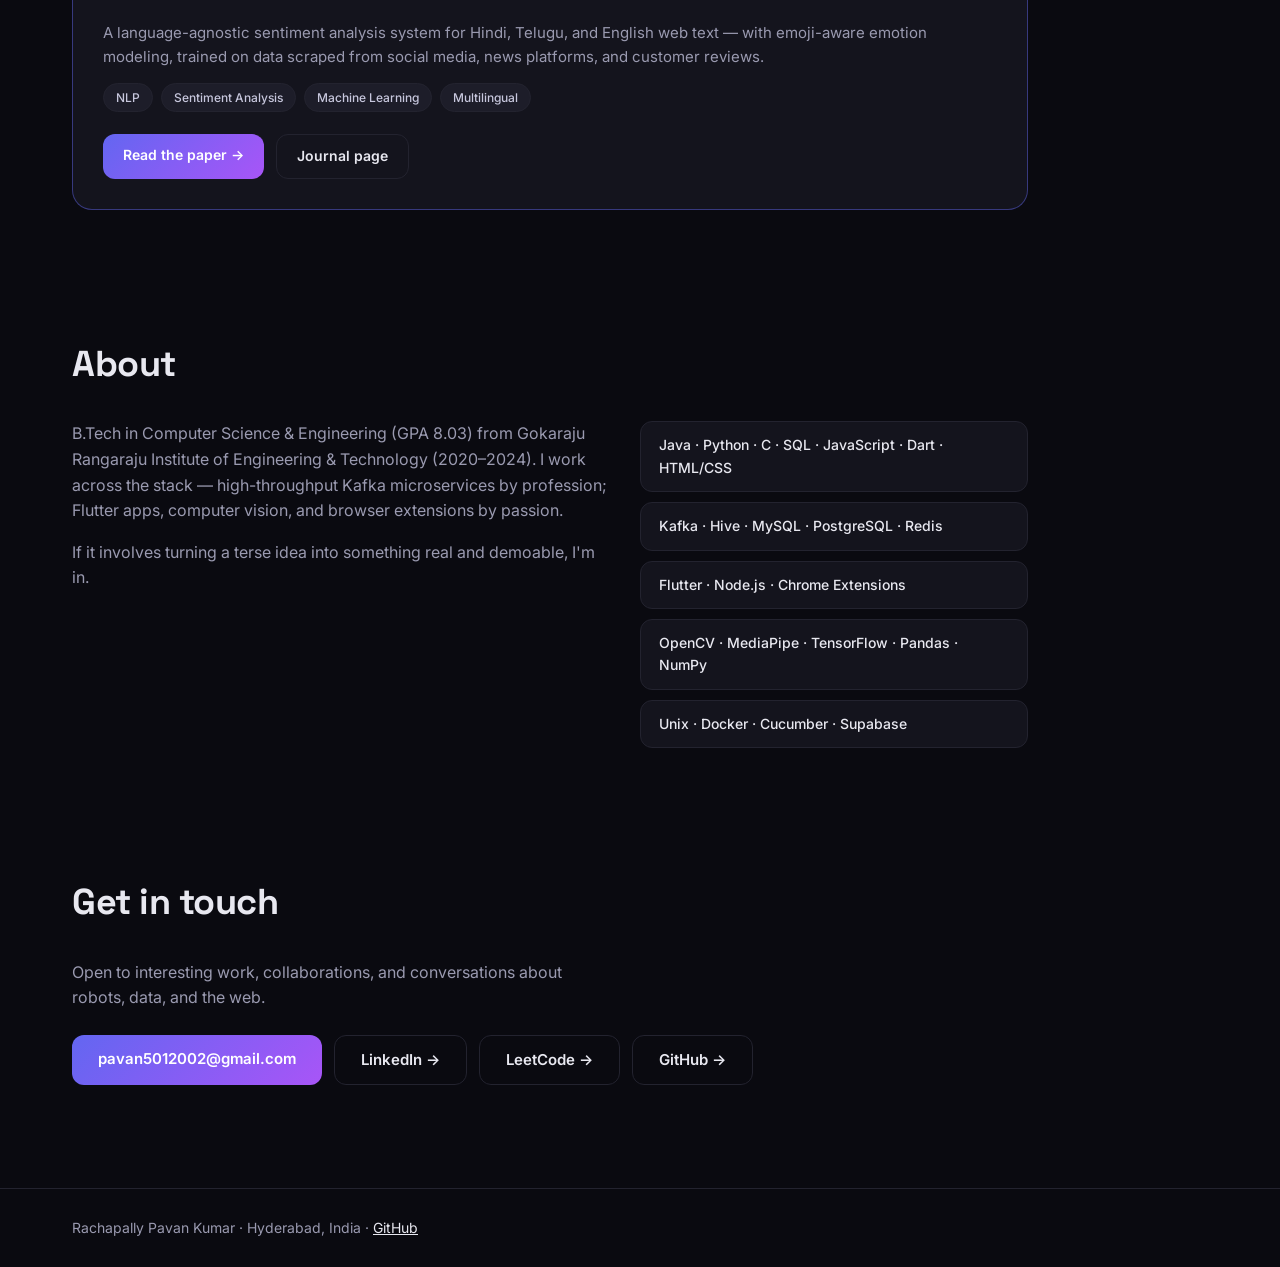
==== commit 424b2053: "Projects: arrows float on cards; Learn more opens the pop-out - Arrow buttons now overlay the left/r" ====
--- a/index.html
+++ b/index.html
@@ -115,13 +115,8 @@
     </section>
 
     <section id="projects" class="section">
-      <div class="sec-head">
-        <h2>Projects</h2>
-        <div class="rail-nav">
-          <button class="rail-btn" id="railPrev" aria-label="Previous projects">&larr;</button>
-          <button class="rail-btn" id="railNext" aria-label="Next projects">&rarr;</button>
-        </div>
-      </div>
+      <h2>Projects</h2>
+      <div class="rail-wrap">
       <div class="cards">
 
         <article class="card featured" data-project="tapcourt">
@@ -135,7 +130,7 @@
             <span>Flutter</span><span>Dart</span><span>Node.js</span><span>Redis</span><span>SSE</span>
           </div>
           <div class="card-actions">
-            <a href="projects/tapcourt/" class="btn primary">Learn more →</a>
+            <a href="projects/tapcourt/" class="btn primary" data-open-modal>Learn more →</a>
           </div>
         </article>
 
@@ -165,7 +160,7 @@
             <span>JavaScript</span><span>Chrome MV3</span><span>Google Calendar API</span><span>Supabase</span><span>Lemon Squeezy</span>
           </div>
           <div class="card-actions">
-            <a href="projects/freeslot/" class="btn primary">Learn more →</a>
+            <a href="projects/freeslot/" class="btn primary" data-open-modal>Learn more →</a>
           </div>
         </article>
 
@@ -179,10 +174,13 @@
             <span>Python</span><span>TensorFlow</span><span>MobileNetV2</span><span>OpenCV</span><span>CNN</span>
           </div>
           <div class="card-actions">
-            <a href="projects/skin-cancer/" class="btn primary">Learn more →</a>
-          </div>
-        </article>
-
+            <a href="projects/skin-cancer/" class="btn primary" data-open-modal>Learn more →</a>
+          </div>
+        </article>
+
+      </div>
+      <button class="rail-btn" id="railPrev" aria-label="Previous projects">&larr;</button>
+      <button class="rail-btn" id="railNext" aria-label="Next projects">&rarr;</button>
       </div>
     </section>
 
--- a/styles.v2.css
+++ b/styles.v2.css
@@ -312,18 +312,20 @@
 .card { position: relative; }
 .card:hover { transform: translateY(-6px); border-color: #3d3d55; box-shadow: 0 16px 40px rgba(0, 0, 0, 0.35); }
 
-/* ---------- projects rail: whole cards, arrow navigation ---------- */
-#projects .sec-head { display: flex; justify-content: space-between; align-items: center; margin-bottom: 6px; }
-#projects .sec-head h2 { margin-bottom: 0; }
-.rail-nav { display: flex; gap: 10px; }
+/* ---------- projects rail: whole cards, arrows floating on the cards ---------- */
+#projects .rail-wrap { position: relative; }
 .rail-btn {
-  width: 44px; height: 44px; border-radius: 50%; cursor: pointer;
-  background: #1d1d29; border: 1px solid var(--border); color: var(--text);
+  position: absolute; top: 50%; transform: translateY(-50%); z-index: 5;
+  width: 46px; height: 46px; border-radius: 50%; cursor: pointer;
+  background: rgba(29, 29, 41, 0.94); border: 1px solid rgba(139, 92, 246, 0.45); color: var(--text);
   font-size: 18px; line-height: 1; display: flex; align-items: center; justify-content: center;
-  transition: transform 0.25s cubic-bezier(0.22, 1.4, 0.36, 1), border-color 0.2s, box-shadow 0.25s, opacity 0.2s;
-}
-.rail-btn:hover:not(:disabled) { transform: scale(1.12); border-color: rgba(139, 92, 246, 0.6); box-shadow: 0 0 20px rgba(139, 92, 246, 0.35); }
-.rail-btn:disabled { opacity: 0.3; cursor: default; }
+  box-shadow: 0 8px 24px rgba(0, 0, 0, 0.5);
+  transition: transform 0.25s cubic-bezier(0.22, 1.4, 0.36, 1), border-color 0.2s, box-shadow 0.25s, opacity 0.2s, background 0.2s;
+}
+#railPrev { left: 10px; }
+#railNext { right: 10px; }
+.rail-btn:hover:not(:disabled) { transform: translateY(-50%) scale(1.14); background: #26263a; box-shadow: 0 0 26px rgba(139, 92, 246, 0.5); }
+.rail-btn:disabled { opacity: 0.25; cursor: default; }
 #projects .cards {
   display: flex; gap: 24px; overflow-x: auto; overscroll-behavior-x: contain;
   scroll-snap-type: x proximity; scrollbar-width: none; -ms-overflow-style: none;
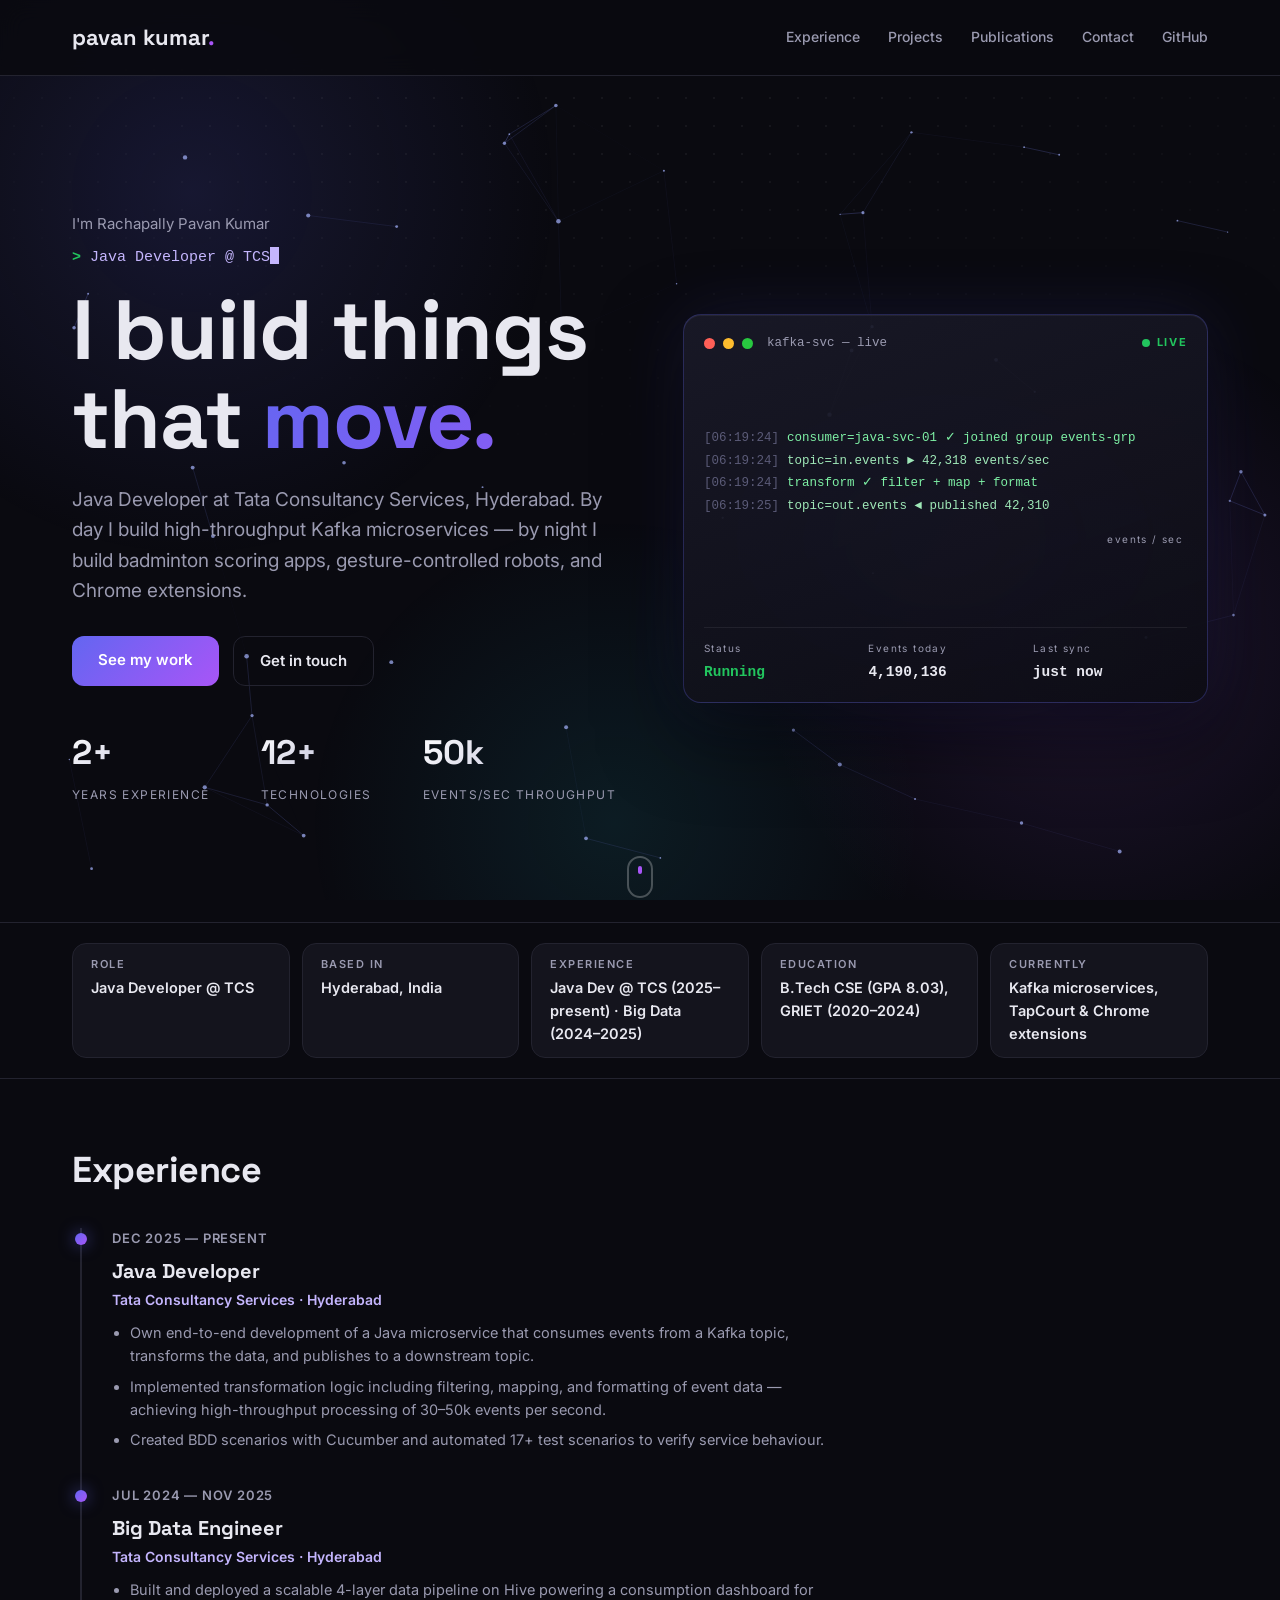
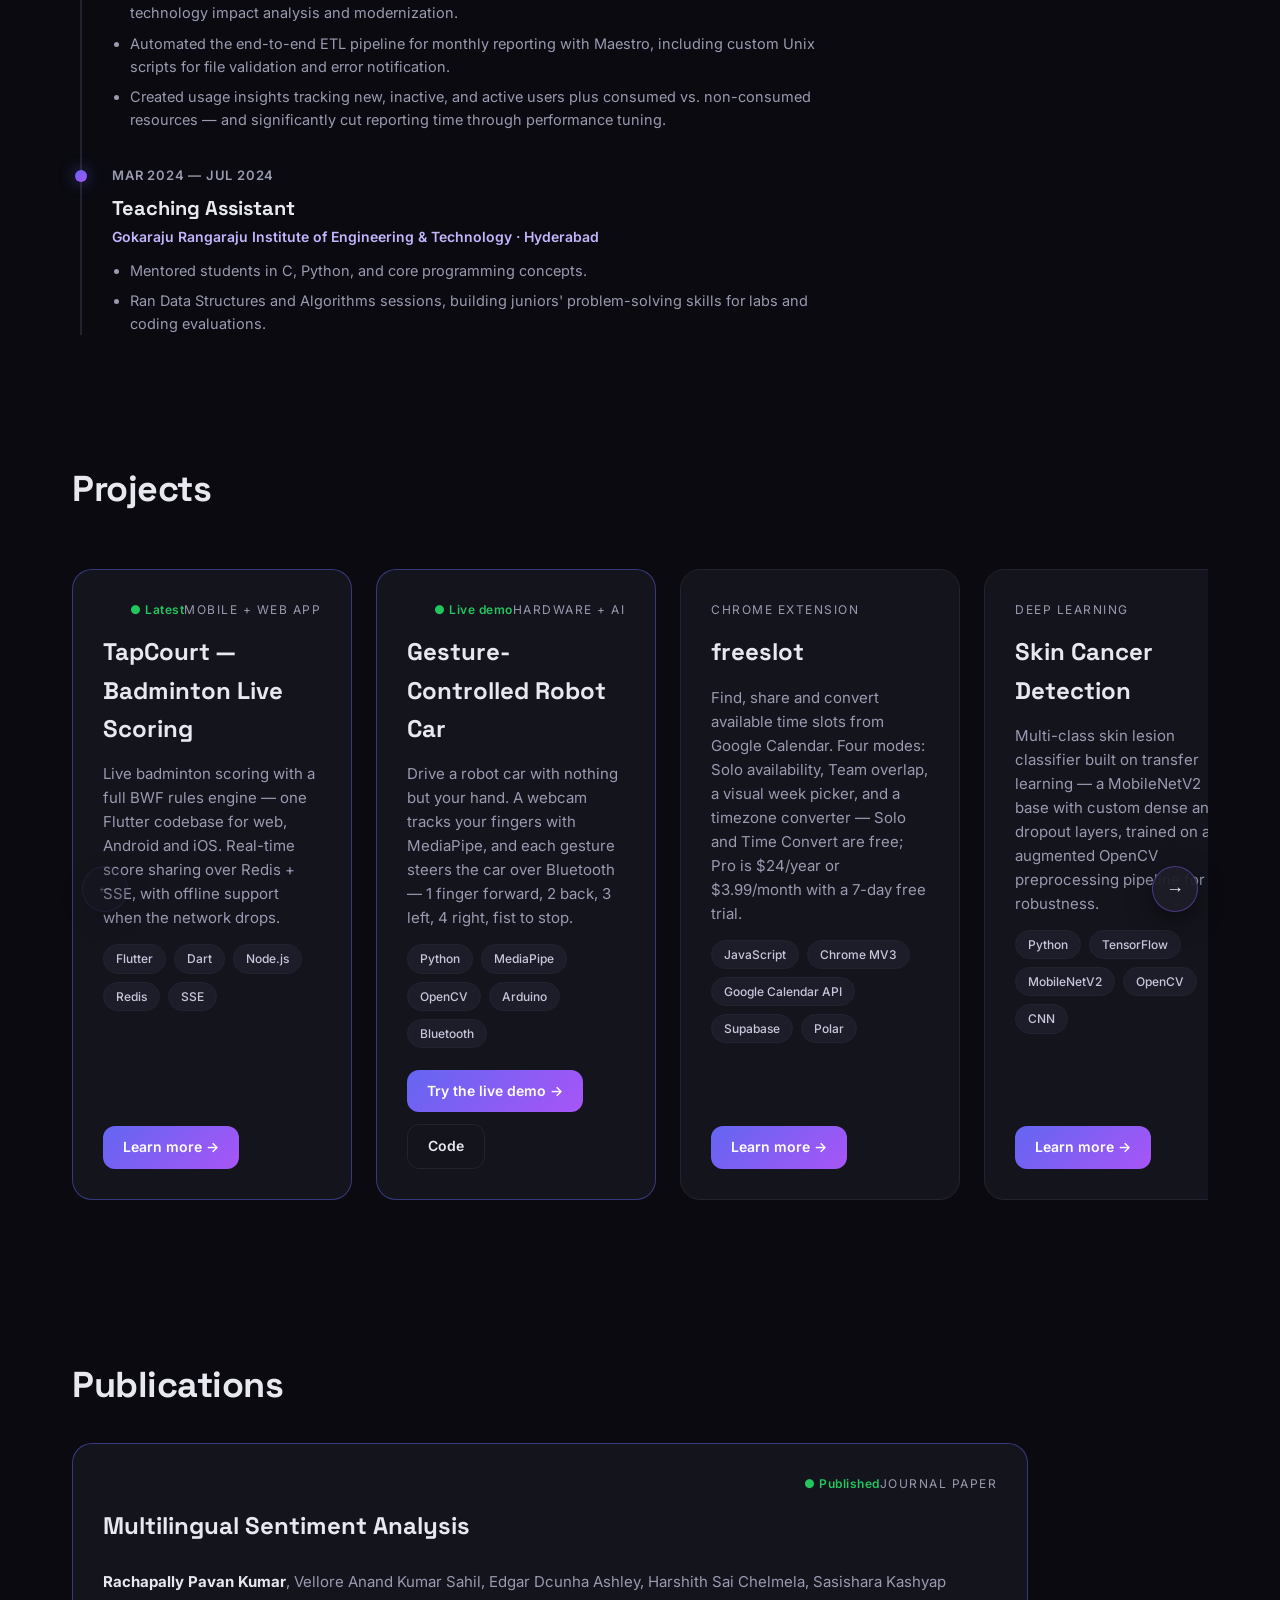
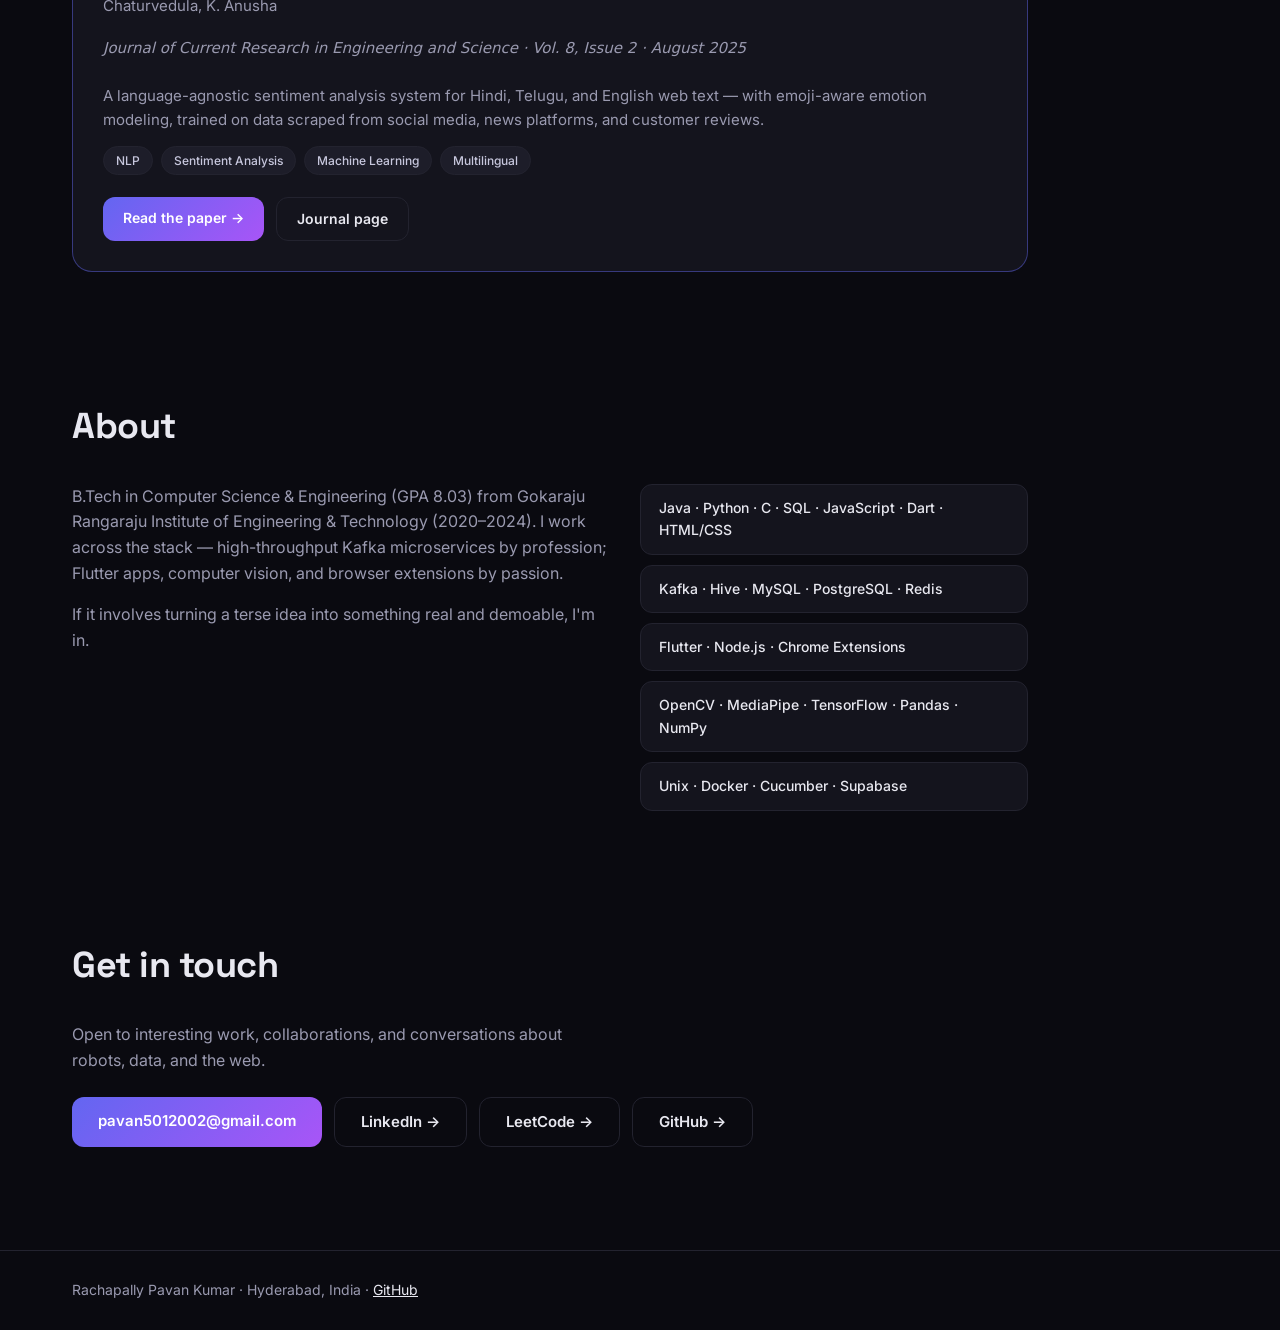
==== commit 0b53dee0: "freeslot: rename, pricing, trial, and legal pages for Polar review - Rename Calendar Slot Finder to " ====
--- a/index.html
+++ b/index.html
@@ -154,10 +154,10 @@
           <div class="card-top">
             <span class="card-kind">Chrome Extension</span>
           </div>
-          <h3>Calendar Slot Finder</h3>
-          <p>Find, share and convert available time slots from Google Calendar. Four modes: Solo availability, Team overlap, a visual week picker, and a timezone converter — with Pro billing via Lemon Squeezy.</p>
-          <div class="tags">
-            <span>JavaScript</span><span>Chrome MV3</span><span>Google Calendar API</span><span>Supabase</span><span>Lemon Squeezy</span>
+          <h3>freeslot</h3>
+          <p>Find, share and convert available time slots from Google Calendar. Four modes: Solo availability, Team overlap, a visual week picker, and a timezone converter — Solo and Time Convert are free; Pro is $24/year or $3.99/month with a 7-day free trial.</p>
+          <div class="tags">
+            <span>JavaScript</span><span>Chrome MV3</span><span>Google Calendar API</span><span>Supabase</span><span>Polar</span>
           </div>
           <div class="card-actions">
             <a href="projects/freeslot/" class="btn primary" data-open-modal>Learn more →</a>
--- a/styles.v2.css
+++ b/styles.v2.css
@@ -312,8 +312,10 @@
 .card { position: relative; }
 .card:hover { transform: translateY(-6px); border-color: #3d3d55; box-shadow: 0 16px 40px rgba(0, 0, 0, 0.35); }
 
-/* ---------- projects rail: whole cards, arrows floating on the cards ---------- */
+/* ---------- projects rail: full-width, fits all cards, arrows only on overflow ---------- */
+#projects { max-width: none; }
 #projects .rail-wrap { position: relative; }
+#projects .rail-wrap.no-arrows .rail-btn { display: none; }
 .rail-btn {
   position: absolute; top: 50%; transform: translateY(-50%); z-index: 5;
   width: 46px; height: 46px; border-radius: 50%; cursor: pointer;
@@ -333,12 +335,11 @@
 }
 #projects .cards::-webkit-scrollbar { display: none; }
 #projects .cards .card {
-  flex: 0 0 calc((100% - 48px) / 3); scroll-snap-align: start; cursor: pointer;
+  flex: 1 0 280px; scroll-snap-align: start; cursor: pointer;
   transition: transform 0.3s cubic-bezier(0.22, 1.2, 0.36, 1), border-color 0.25s ease, box-shadow 0.3s ease;
   will-change: transform;
 }
-@media (max-width: 1023px) { #projects .cards .card { flex-basis: calc((100% - 24px) / 2); } }
-@media (max-width: 639px) { #projects .cards .card { flex-basis: 100%; } }
+@media (max-width: 639px) { #projects .cards .card { flex: 0 0 100%; } }
 /* hover hint: gentle lift — the real pop-out is the half-screen sheet on click */
 #projects .card:hover {
   transform: translateY(-6px);
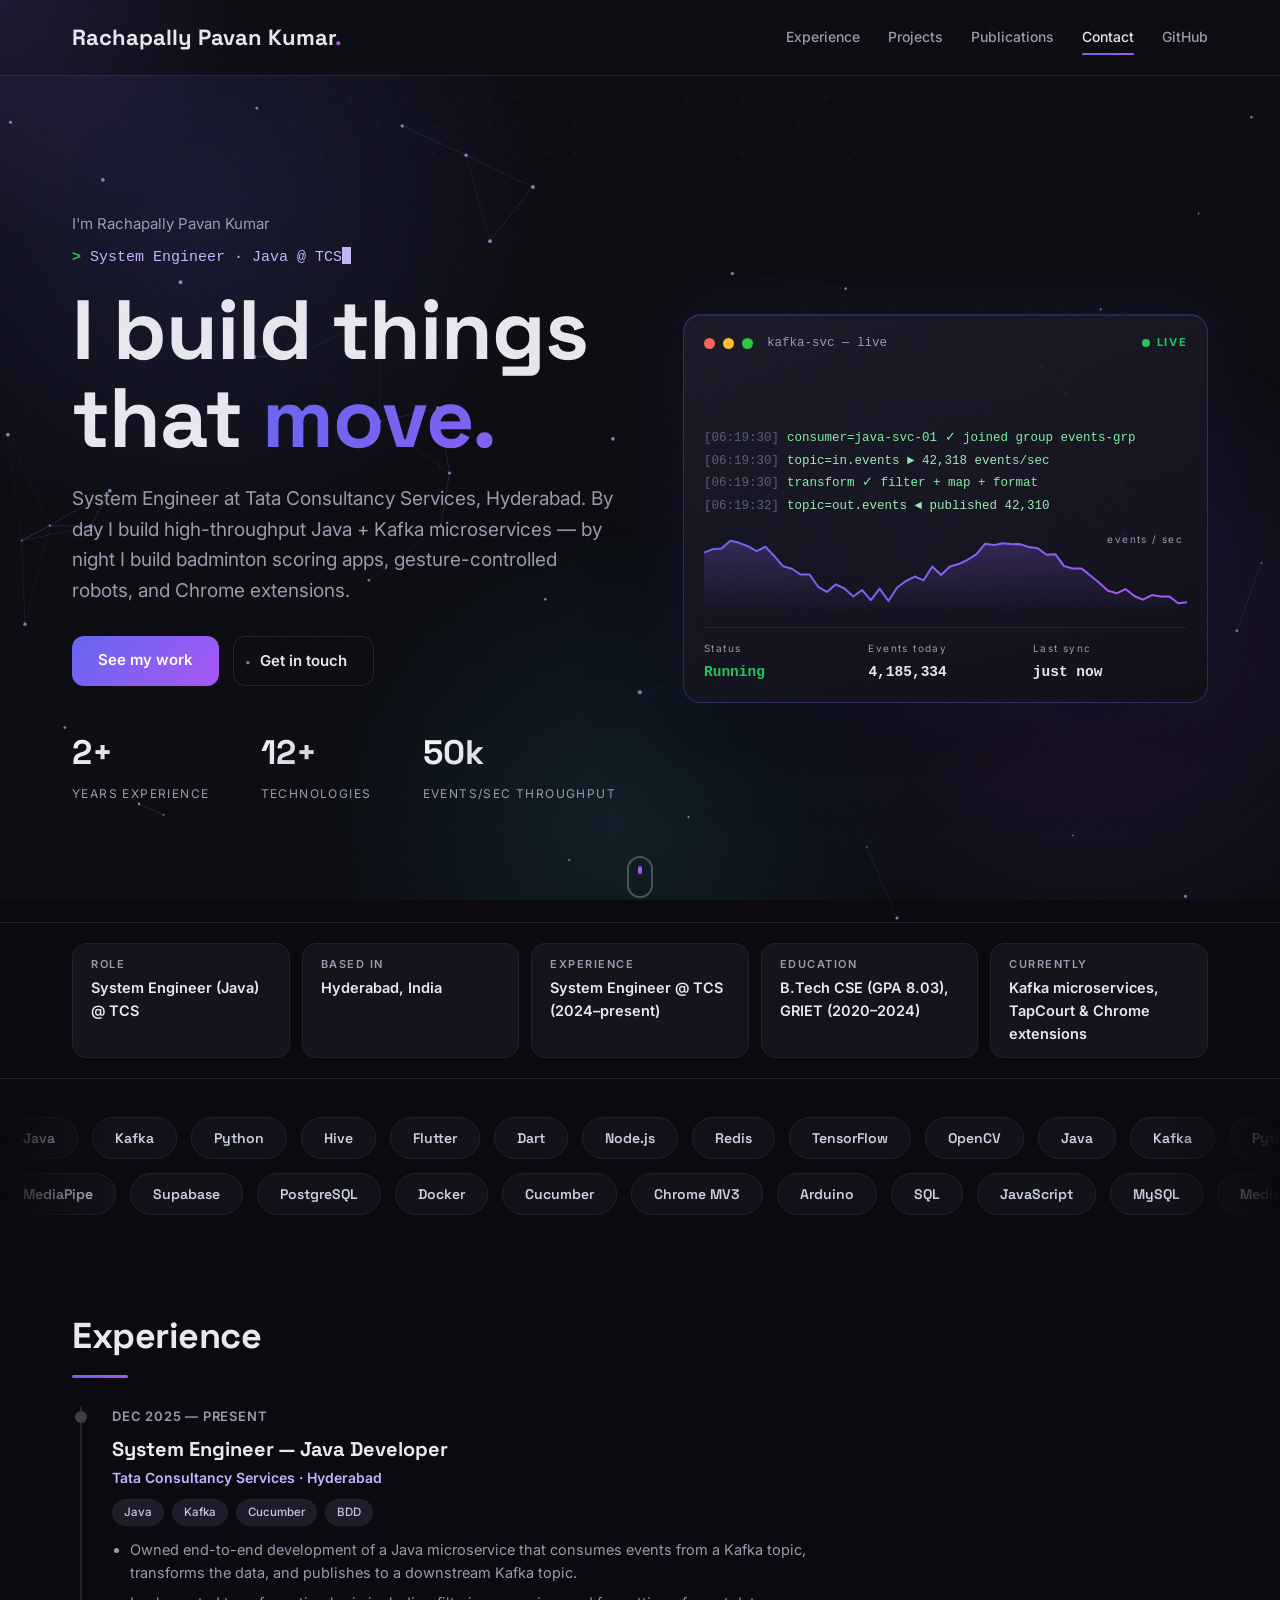
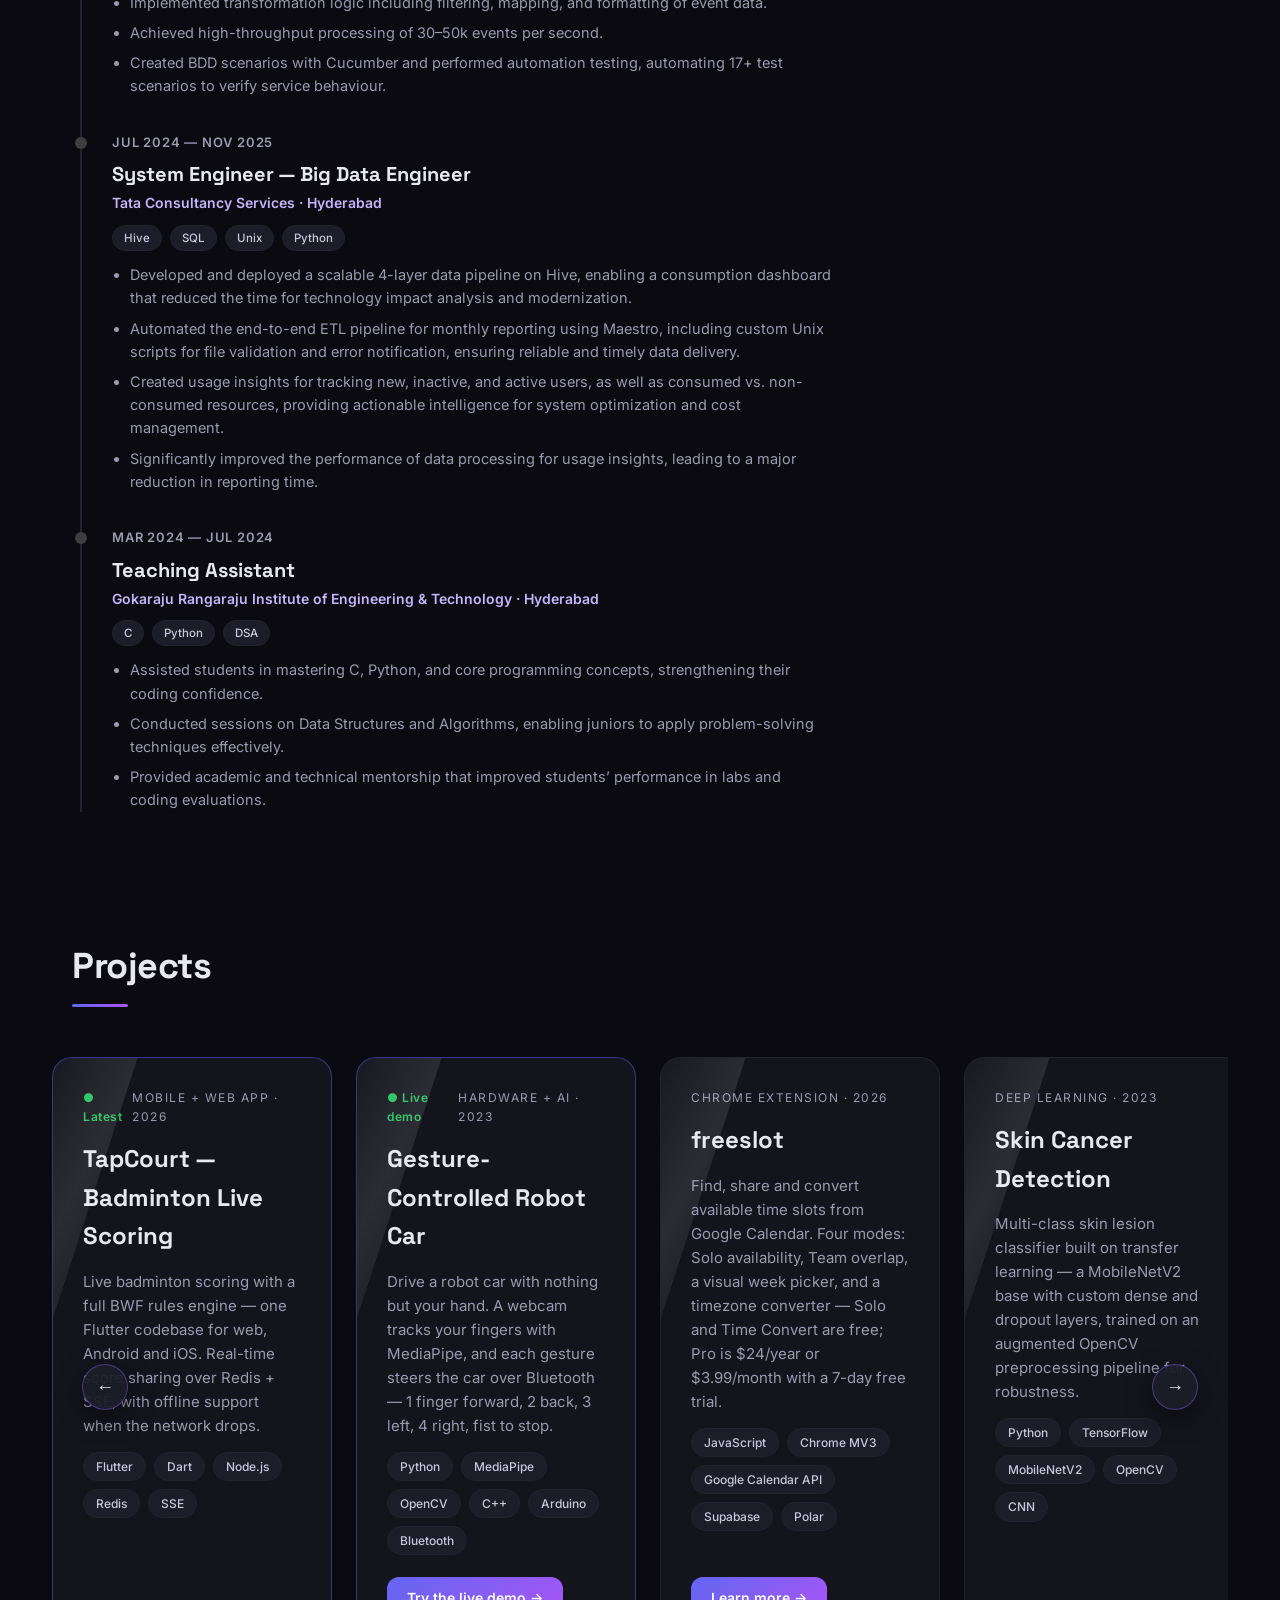
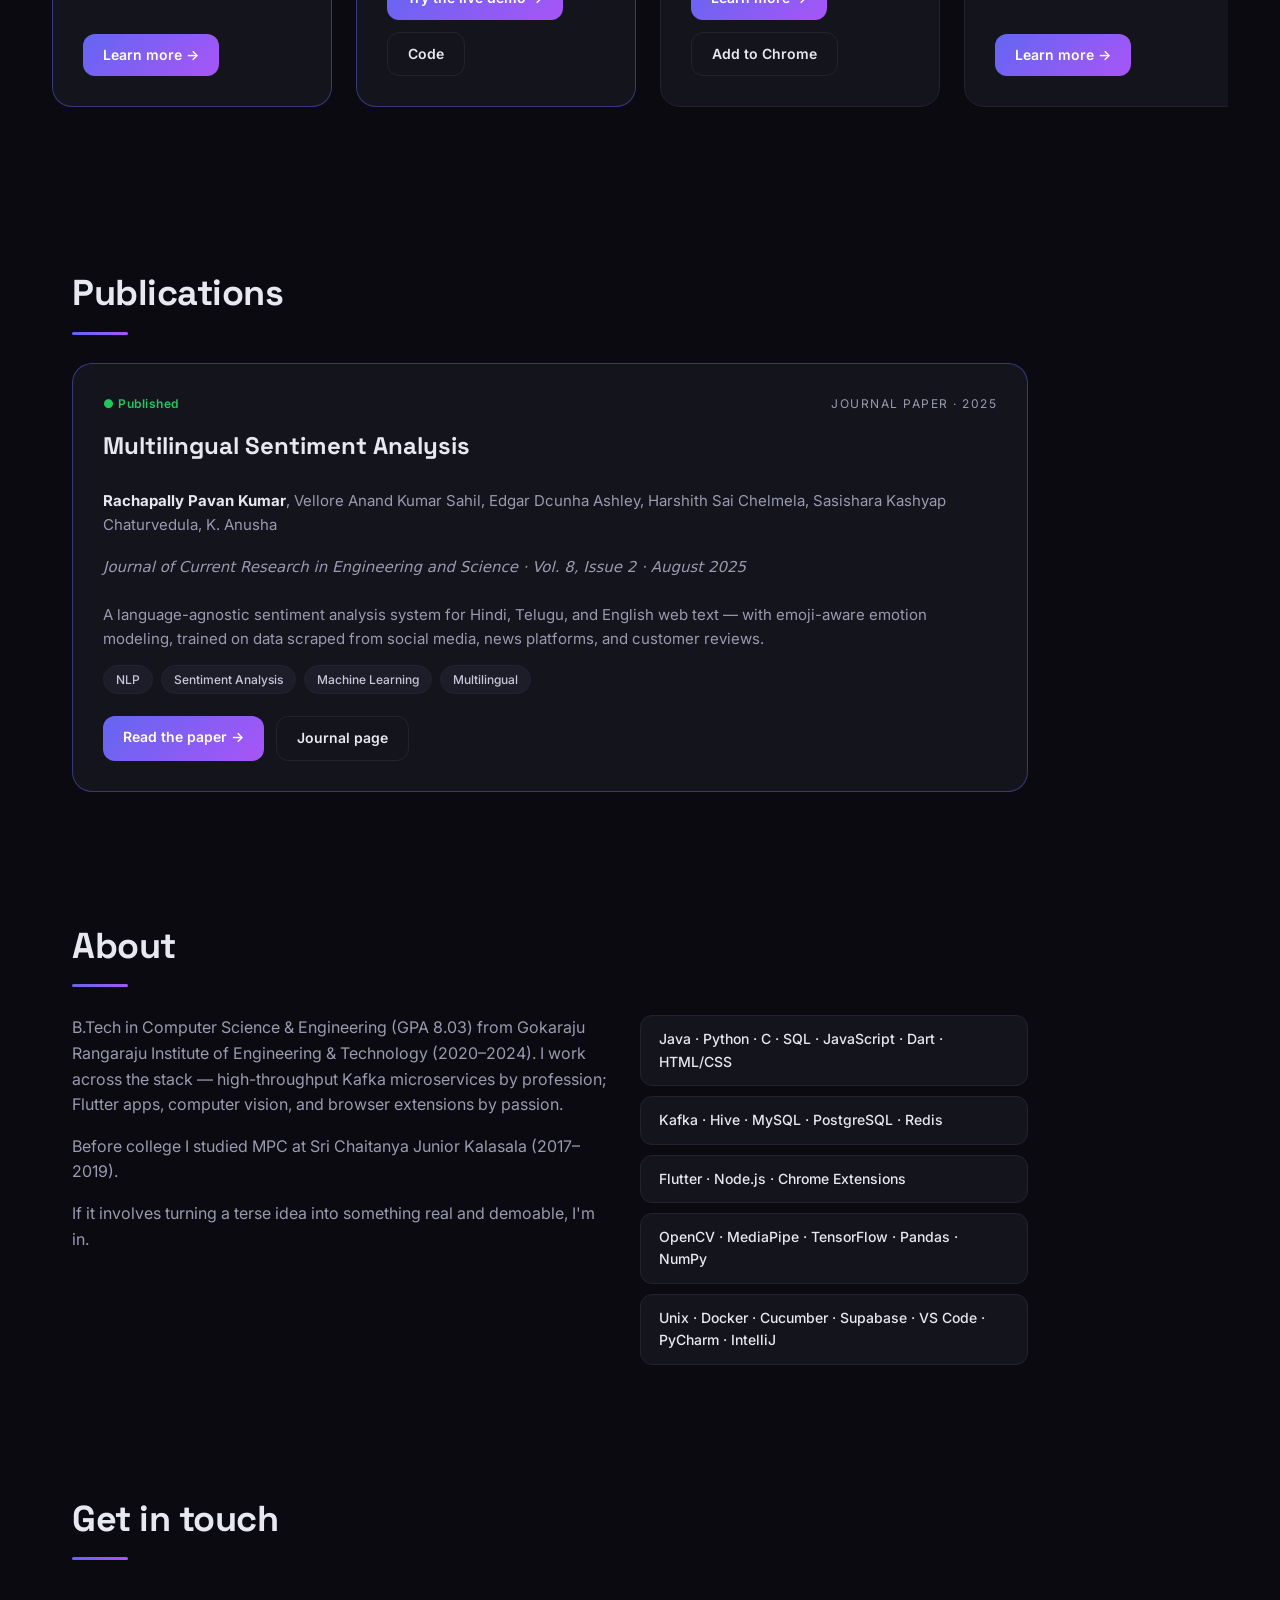
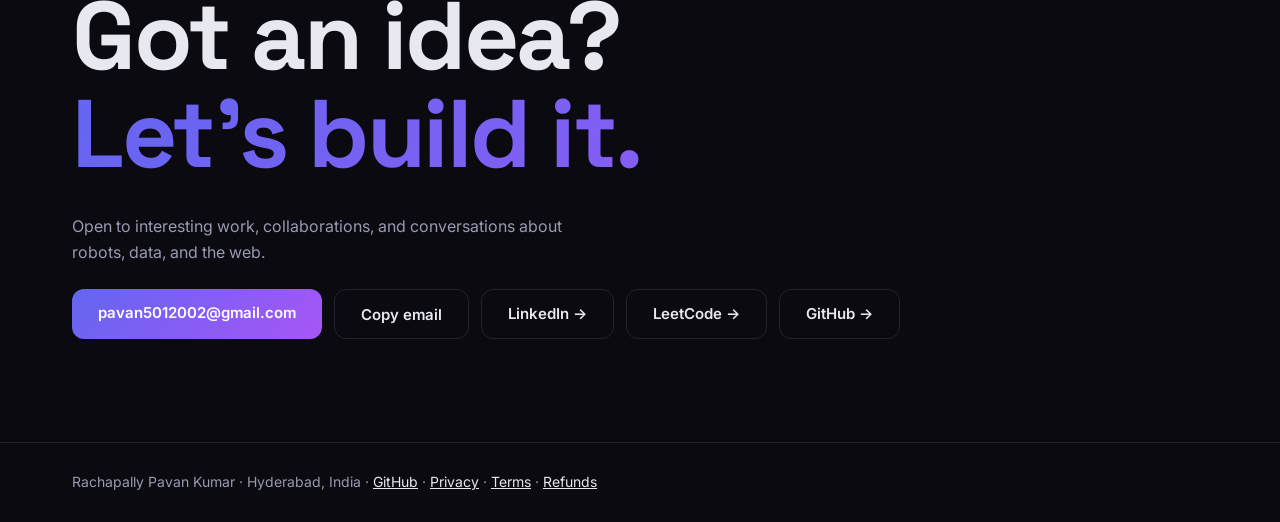
==== commit fc0fa34c: "Portfolio redesign: motion layer, in-place hover pop-outs, resume content - wow.css/wow.js: intro cu" ====
--- a/index.html
+++ b/index.html
@@ -3,21 +3,24 @@
 <head>
   <meta charset="UTF-8">
   <meta name="viewport" content="width=device-width, initial-scale=1.0">
-  <title>Rachapally Pavan Kumar — Java Developer</title>
-  <meta name="description" content="Rachapally Pavan Kumar — Java Developer at TCS, Hyderabad. Builds high-throughput Kafka microservices by day; badminton scoring apps, gesture-controlled robots, and Chrome extensions by night.">
+  <title>Rachapally Pavan Kumar — System Engineer (Java)</title>
+  <meta name="description" content="Rachapally Pavan Kumar — System Engineer (Java) at TCS, Hyderabad. Builds high-throughput Kafka microservices by day; badminton scoring apps, gesture-controlled robots, and Chrome extensions by night.">
   <meta name="theme-color" content="#0a0a10">
-  <meta property="og:title" content="Rachapally Pavan Kumar — Java Developer">
-  <meta property="og:description" content="Java Developer at TCS. Builds Kafka microservices by day; Flutter apps, gesture-controlled robots, deep learning, and Chrome extensions by night.">
+  <meta property="og:title" content="Rachapally Pavan Kumar — System Engineer (Java)">
+  <meta property="og:description" content="System Engineer (Java) at TCS. Builds Kafka microservices by day; Flutter apps, gesture-controlled robots, deep learning, and Chrome extensions by night.">
   <meta property="og:type" content="website">
   <link rel="icon" href="data:image/svg+xml,%3Csvg xmlns='http://www.w3.org/2000/svg' viewBox='0 0 64 64'%3E%3Cdefs%3E%3ClinearGradient id='g' x1='0' y1='0' x2='1' y2='1'%3E%3Cstop offset='0' stop-color='%236366f1'/%3E%3Cstop offset='1' stop-color='%23a855f7'/%3E%3C/linearGradient%3E%3C/defs%3E%3Crect width='64' height='64' rx='14' fill='url(%23g)'/%3E%3Ctext x='32' y='45' font-family='sans-serif' font-size='36' font-weight='bold' text-anchor='middle' fill='white'%3Ep%3C/text%3E%3C/svg%3E">
   <link rel="preconnect" href="https://fonts.googleapis.com">
   <link rel="preconnect" href="https://fonts.gstatic.com" crossorigin>
   <link href="https://fonts.googleapis.com/css2?family=Space+Grotesk:wght@500;600;700&family=Inter:wght@400;500;600&display=swap" rel="stylesheet">
-  <link rel="stylesheet" href="styles.v2.css">
+  <link rel="stylesheet" href="styles.v2.css?v=3">
+  <link rel="stylesheet" href="wow.css?v=3">
+  <script>try{if(!sessionStorage.getItem('introSeen')&&!matchMedia('(prefers-reduced-motion: reduce)').matches){var d=document.documentElement;d.classList.add('intro-lock','hero-hold');setTimeout(function(){d.classList.remove('intro-lock','hero-hold')},5000)}}catch(e){}</script>
 </head>
 <body>
+  <div id="intro" aria-hidden="true"><div class="intro-word" id="introWord"></div><div class="intro-bar"></div></div>
   <nav class="nav">
-    <a href="index.html" class="logo">pavan kumar<span class="accent">.</span></a>
+    <a href="index.html" class="logo"><span class="logo-first">Rachapally </span>Pavan Kumar<span class="accent">.</span></a>
     <div class="nav-links">
       <a href="#experience">Experience</a>
       <a href="#projects">Projects</a>
@@ -38,7 +41,7 @@
         <p class="hero-kicker enter enter-1">I'm Rachapally Pavan Kumar</p>
         <p class="typed-line enter enter-1" aria-hidden="true"><span class="prompt">&gt;</span>&nbsp;<span id="typed"></span><span class="caret"></span></p>
         <h1 class="enter enter-2">I build things<br>that <span class="gradient">move.</span></h1>
-        <p class="hero-sub enter enter-3">Java Developer at Tata Consultancy Services, Hyderabad. By day I build high-throughput Kafka microservices — by night I build badminton scoring apps, gesture-controlled robots, and Chrome extensions.</p>
+        <p class="hero-sub enter enter-3">System Engineer at Tata Consultancy Services, Hyderabad. By day I build high-throughput Java + Kafka microservices — by night I build badminton scoring apps, gesture-controlled robots, and Chrome extensions.</p>
         <div class="hero-cta enter enter-4">
           <a href="#projects" class="btn primary magnetic">See my work</a>
           <a href="#contact" class="btn ghost magnetic">Get in touch</a>
@@ -71,12 +74,17 @@
   </header>
 
   <div class="snapshot">
-    <div class="snap"><span class="snap-label">Role</span><span class="snap-value">Java Developer @ TCS</span></div>
+    <div class="snap"><span class="snap-label">Role</span><span class="snap-value">System Engineer (Java) @ TCS</span></div>
     <div class="snap"><span class="snap-label">Based in</span><span class="snap-value">Hyderabad, India</span></div>
-    <div class="snap"><span class="snap-label">Experience</span><span class="snap-value">Java Dev @ TCS (2025–present) · Big Data (2024–2025)</span></div>
+    <div class="snap"><span class="snap-label">Experience</span><span class="snap-value">System Engineer @ TCS (2024–present)</span></div>
     <div class="snap"><span class="snap-label">Education</span><span class="snap-value">B.Tech CSE (GPA 8.03), GRIET (2020–2024)</span></div>
     <div class="snap"><span class="snap-label">Currently</span><span class="snap-value">Kafka microservices, TapCourt &amp; Chrome extensions</span></div>
   </div>
+
+  <section class="marquee" aria-label="Technologies I work with">
+    <div class="mq-row"><span>Java</span><span>Kafka</span><span>Python</span><span>Hive</span><span>Flutter</span><span>Dart</span><span>Node.js</span><span>Redis</span><span>TensorFlow</span><span>OpenCV</span></div>
+    <div class="mq-row rev"><span>MediaPipe</span><span>Supabase</span><span>PostgreSQL</span><span>Docker</span><span>Cucumber</span><span>Chrome MV3</span><span>Arduino</span><span>SQL</span><span>JavaScript</span><span>MySQL</span></div>
+  </section>
 
   <main>
     <section id="experience" class="section">
@@ -84,31 +92,37 @@
       <div class="timeline">
         <div class="t-item">
           <div class="t-date">Dec 2025 — Present</div>
-          <h3>Java Developer</h3>
+          <h3>System Engineer — Java Developer</h3>
           <div class="t-org">Tata Consultancy Services · Hyderabad</div>
+          <div class="tags"><span>Java</span><span>Kafka</span><span>Cucumber</span><span>BDD</span></div>
           <ul>
-            <li>Own end-to-end development of a Java microservice that consumes events from a Kafka topic, transforms the data, and publishes to a downstream topic.</li>
-            <li>Implemented transformation logic including filtering, mapping, and formatting of event data — achieving high-throughput processing of 30–50k events per second.</li>
-            <li>Created BDD scenarios with Cucumber and automated 17+ test scenarios to verify service behaviour.</li>
+            <li>Owned end-to-end development of a Java microservice that consumes events from a Kafka topic, transforms the data, and publishes to a downstream Kafka topic.</li>
+            <li>Implemented transformation logic including filtering, mapping, and formatting of event data.</li>
+            <li>Achieved high-throughput processing of 30–50k events per second.</li>
+            <li>Created BDD scenarios with Cucumber and performed automation testing, automating 17+ test scenarios to verify service behaviour.</li>
           </ul>
         </div>
         <div class="t-item">
           <div class="t-date">Jul 2024 — Nov 2025</div>
-          <h3>Big Data Engineer</h3>
+          <h3>System Engineer — Big Data Engineer</h3>
           <div class="t-org">Tata Consultancy Services · Hyderabad</div>
+          <div class="tags"><span>Hive</span><span>SQL</span><span>Unix</span><span>Python</span></div>
           <ul>
-            <li>Built and deployed a scalable 4-layer data pipeline on Hive powering a consumption dashboard for technology impact analysis and modernization.</li>
-            <li>Automated the end-to-end ETL pipeline for monthly reporting with Maestro, including custom Unix scripts for file validation and error notification.</li>
-            <li>Created usage insights tracking new, inactive, and active users plus consumed vs. non-consumed resources — and significantly cut reporting time through performance tuning.</li>
+            <li>Developed and deployed a scalable 4-layer data pipeline on Hive, enabling a consumption dashboard that reduced the time for technology impact analysis and modernization.</li>
+            <li>Automated the end-to-end ETL pipeline for monthly reporting using Maestro, including custom Unix scripts for file validation and error notification, ensuring reliable and timely data delivery.</li>
+            <li>Created usage insights for tracking new, inactive, and active users, as well as consumed vs. non-consumed resources, providing actionable intelligence for system optimization and cost management.</li>
+            <li>Significantly improved the performance of data processing for usage insights, leading to a major reduction in reporting time.</li>
           </ul>
         </div>
         <div class="t-item">
           <div class="t-date">Mar 2024 — Jul 2024</div>
           <h3>Teaching Assistant</h3>
           <div class="t-org">Gokaraju Rangaraju Institute of Engineering &amp; Technology · Hyderabad</div>
+          <div class="tags"><span>C</span><span>Python</span><span>DSA</span></div>
           <ul>
-            <li>Mentored students in C, Python, and core programming concepts.</li>
-            <li>Ran Data Structures and Algorithms sessions, building juniors' problem-solving skills for labs and coding evaluations.</li>
+            <li>Assisted students in mastering C, Python, and core programming concepts, strengthening their coding confidence.</li>
+            <li>Conducted sessions on Data Structures and Algorithms, enabling juniors to apply problem-solving techniques effectively.</li>
+            <li>Provided academic and technical mentorship that improved students’ performance in labs and coding evaluations.</li>
           </ul>
         </div>
       </div>
@@ -122,7 +136,7 @@
         <article class="card featured" data-project="tapcourt">
           <div class="card-top">
             <span class="badge live">● Latest</span>
-            <span class="card-kind">Mobile + Web App</span>
+            <span class="card-kind">Mobile + Web App · 2026</span>
           </div>
           <h3>TapCourt — Badminton Live Scoring</h3>
           <p>Live badminton scoring with a full BWF rules engine — one Flutter codebase for web, Android and iOS. Real-time score sharing over Redis + SSE, with offline support when the network drops.</p>
@@ -137,12 +151,12 @@
         <article class="card featured" data-project="gesture">
           <div class="card-top">
             <span class="badge live">● Live demo</span>
-            <span class="card-kind">Hardware + AI</span>
+            <span class="card-kind">Hardware + AI · 2023</span>
           </div>
           <h3>Gesture-Controlled Robot Car</h3>
           <p>Drive a robot car with nothing but your hand. A webcam tracks your fingers with MediaPipe, and each gesture steers the car over Bluetooth — 1 finger forward, 2 back, 3 left, 4 right, fist to stop.</p>
           <div class="tags">
-            <span>Python</span><span>MediaPipe</span><span>OpenCV</span><span>Arduino</span><span>Bluetooth</span>
+            <span>Python</span><span>MediaPipe</span><span>OpenCV</span><span>C++</span><span>Arduino</span><span>Bluetooth</span>
           </div>
           <div class="card-actions">
             <a href="projects/gesture-car/" class="btn primary">Try the live demo →</a>
@@ -152,7 +166,7 @@
 
         <article class="card" data-project="freeslot">
           <div class="card-top">
-            <span class="card-kind">Chrome Extension</span>
+            <span class="card-kind">Chrome Extension · 2026</span>
           </div>
           <h3>freeslot</h3>
           <p>Find, share and convert available time slots from Google Calendar. Four modes: Solo availability, Team overlap, a visual week picker, and a timezone converter — Solo and Time Convert are free; Pro is $24/year or $3.99/month with a 7-day free trial.</p>
@@ -161,12 +175,13 @@
           </div>
           <div class="card-actions">
             <a href="projects/freeslot/" class="btn primary" data-open-modal>Learn more →</a>
+            <a href="https://chromewebstore.google.com/detail/freeslot/ifakanacachncobodmfkedilmnplmfbk" target="_blank" rel="noopener" class="btn ghost">Add to Chrome</a>
           </div>
         </article>
 
         <article class="card" data-project="skin">
           <div class="card-top">
-            <span class="card-kind">Deep Learning</span>
+            <span class="card-kind">Deep Learning · 2023</span>
           </div>
           <h3>Skin Cancer Detection</h3>
           <p>Multi-class skin lesion classifier built on transfer learning — a MobileNetV2 base with custom dense and dropout layers, trained on an augmented OpenCV preprocessing pipeline for robustness.</p>
@@ -188,10 +203,10 @@
       <h2>Publications</h2>
       <div class="cards">
 
-        <article class="card featured">
+        <article class="card featured" data-project="paper">
           <div class="card-top">
             <span class="badge live">● Published</span>
-            <span class="card-kind">Journal paper</span>
+            <span class="card-kind">Journal paper · 2025</span>
           </div>
           <h3>Multilingual Sentiment Analysis</h3>
           <p class="pub-authors"><strong>Rachapally Pavan Kumar</strong>, Vellore Anand Kumar Sahil, Edgar Dcunha Ashley, Harshith Sai Chelmela, Sasishara Kashyap Chaturvedula, K. Anusha</p>
@@ -214,6 +229,7 @@
       <div class="about-grid">
         <div>
           <p style="color: var(--muted); font-size: 16px; margin-bottom: 16px;">B.Tech in Computer Science &amp; Engineering (GPA 8.03) from Gokaraju Rangaraju Institute of Engineering &amp; Technology (2020–2024). I work across the stack — high-throughput Kafka microservices by profession; Flutter apps, computer vision, and browser extensions by passion.</p>
+          <p style="color: var(--muted); font-size: 16px; margin-bottom: 16px;">Before college I studied MPC at Sri Chaitanya Junior Kalasala (2017–2019).</p>
           <p style="color: var(--muted); font-size: 16px;">If it involves turning a terse idea into something real and demoable, I'm in.</p>
         </div>
         <ul class="skills">
@@ -221,16 +237,18 @@
           <li>Kafka · Hive · MySQL · PostgreSQL · Redis</li>
           <li>Flutter · Node.js · Chrome Extensions</li>
           <li>OpenCV · MediaPipe · TensorFlow · Pandas · NumPy</li>
-          <li>Unix · Docker · Cucumber · Supabase</li>
+          <li>Unix · Docker · Cucumber · Supabase · VS Code · PyCharm · IntelliJ</li>
         </ul>
       </div>
     </section>
 
     <section id="contact" class="section">
       <h2>Get in touch</h2>
+      <p class="big-cta">Got an idea?<br><span class="gradient">Let's build it.</span></p>
       <p style="color: var(--muted); margin-bottom: 24px; max-width: 520px;">Open to interesting work, collaborations, and conversations about robots, data, and the web.</p>
       <div class="contact-grid">
-        <a href="mailto:pavan5012002@gmail.com" class="btn primary">pavan5012002@gmail.com</a>
+        <a href="mailto:pavan5012002@gmail.com" class="btn primary magnetic">pavan5012002@gmail.com</a>
+        <button type="button" class="btn ghost" data-copy="pavan5012002@gmail.com">Copy email</button>
         <a href="https://linkedin.com/in/pavan512002/" target="_blank" rel="noopener" class="btn ghost">LinkedIn →</a>
         <a href="https://leetcode.com/u/pavan5012002/" target="_blank" rel="noopener" class="btn ghost">LeetCode →</a>
         <a href="https://github.com/pavan512002" target="_blank" rel="noopener" class="btn ghost">GitHub →</a>
@@ -239,7 +257,7 @@
   </main>
 
   <footer>
-    <p>Rachapally Pavan Kumar · Hyderabad, India · <a href="https://github.com/pavan512002" target="_blank" rel="noopener">GitHub</a></p>
+    <p>Rachapally Pavan Kumar · Hyderabad, India · <a href="https://github.com/pavan512002" target="_blank" rel="noopener">GitHub</a> · <a href="privacy.html">Privacy</a> · <a href="terms.html">Terms</a> · <a href="refund.html">Refunds</a></p>
   </footer>
 
   <div class="modal-overlay" id="projectModal" aria-hidden="true">
@@ -249,6 +267,7 @@
     </div>
   </div>
 
-  <script src="main.v2.js"></script>
+  <script src="main.v2.js?v=3"></script>
+  <script src="wow.js?v=3"></script>
 </body>
 </html>
--- a/styles.v2.css
+++ b/styles.v2.css
@@ -198,7 +198,7 @@
 .card.featured { border-color: rgba(99, 102, 241, 0.45); }
 .card-top { display: flex; justify-content: space-between; align-items: center; }
 .card-kind { color: var(--muted); font-size: 12px; text-transform: uppercase; letter-spacing: 1.5px; }
-.badge.live { color: var(--green); font-size: 12px; font-weight: 600; letter-spacing: 0.5px; }
+.badge.live { margin-left: 0; color: var(--green); font-size: 12px; font-weight: 600; letter-spacing: 0.5px; }
 .card h3 { font-size: 24px; }
 .pub-authors { font-size: 14px; color: var(--muted); margin: 10px 0 4px; }
 .pub-authors strong { color: var(--text); }
@@ -418,8 +418,124 @@
 /* ---------- contact ---------- */
 .contact-grid { display: flex; gap: 12px; flex-wrap: wrap; }
 
+/* ---------- motion pass ---------- */
+:root { --ease-out: cubic-bezier(0.22, 1, 0.36, 1); }
+
+/* section headings: gradient underline draws in as the heading reveals */
+.section h2, .page h2 { position: relative; padding-bottom: 12px; }
+.section h2::after, .page h2::after {
+  content: ""; position: absolute; left: 0; bottom: 0; width: 56px; height: 3px; border-radius: 2px;
+  background: linear-gradient(90deg, var(--accent), var(--accent2));
+  transform: scaleX(0); transform-origin: left;
+  transition: transform 0.7s var(--ease-out) 0.3s;
+}
+.section h2.visible::after, .page h2.visible::after { transform: scaleX(1); }
+
+/* nav: underline slides in on hover and tracks the section in view */
+.nav-links a { position: relative; padding: 4px 0; transition: color 0.2s; }
+.nav-links a::after {
+  content: ""; position: absolute; left: 0; right: 0; bottom: -2px; height: 2px; border-radius: 2px;
+  background: linear-gradient(90deg, var(--accent), var(--accent2));
+  transform: scaleX(0); transform-origin: left; transition: transform 0.3s var(--ease-out);
+}
+.nav-links a:hover::after, .nav-links a.active::after { transform: scaleX(1); }
+.nav-links a.active { color: var(--text); }
+
+/* cards: soft glow that follows the cursor (mouse only) */
+.card::after {
+  content: ""; position: absolute; inset: 0; border-radius: inherit; pointer-events: none;
+  background: radial-gradient(380px circle at var(--mx, 50%) var(--my, 50%), rgba(139, 92, 246, 0.16), transparent 60%);
+  opacity: 0; transition: opacity 0.3s ease;
+}
+@media (hover: hover) and (pointer: fine) { .card:hover::after { opacity: 1; } }
+
+/* tags pop in one after another once their card reveals */
+.reveal .tags span { opacity: 0; transform: translateY(8px) scale(0.94); transition: opacity 0.4s ease, transform 0.5s var(--ease-out); }
+.reveal.visible .tags span { opacity: 1; transform: none; transition-delay: calc(var(--i, 0) * 55ms + 280ms); }
+
+/* timeline: dots pop with a little overshoot when their entry reveals */
+.t-item.reveal::before { transform: scale(0); transition: transform 0.5s cubic-bezier(0.34, 1.56, 0.64, 1) 0.2s; }
+.t-item.reveal.visible::before { transform: scale(1); }
+
+/* snapshot strip + buttons */
+.snap { transition: transform 0.25s var(--ease-out), border-color 0.25s; }
+.snap:hover { transform: translateY(-3px); }
+.btn:active { transform: scale(0.97); }
+
+/* sub-pages: title block eases in on load */
+.page > .back, .page > h1, .page > .lede, .page > .tags {
+  opacity: 0; transform: translateY(18px); animation: rise 0.7s var(--ease-out) forwards;
+}
+.page > .back { animation-delay: 0.02s; }
+.page > h1 { animation-delay: 0.1s; }
+.page > .lede { animation-delay: 0.2s; }
+.page > .tags { animation-delay: 0.3s; }
+
+/* ---------- reel-style project pop: spring zoom, 3D tilt, spinning ring, neighbours recede ---------- */
+@property --ang { syntax: "<angle>"; initial-value: 0deg; inherits: false; }
+@keyframes spinRing { to { --ang: 360deg; } }
+@keyframes sheen { from { transform: translateX(-120%) skewX(-18deg); } to { transform: translateX(260%) skewX(-18deg); } }
+#projects .cards { padding-inline: 20px; margin-inline: -20px; }
+#projects .cards .card {
+  transition: transform 0.45s cubic-bezier(0.34, 1.56, 0.64, 1), opacity 0.4s ease, filter 0.4s ease, border-color 0.25s ease, box-shadow 0.4s ease;
+  overflow: hidden;
+}
+#projects .card::before {
+  content: ""; position: absolute; inset: 0; border-radius: inherit; padding: 2px; pointer-events: none;
+  background: conic-gradient(from var(--ang), #6366f1, #a855f7, #22d3ee, #6366f1);
+  -webkit-mask: linear-gradient(#000 0 0) content-box, linear-gradient(#000 0 0);
+  -webkit-mask-composite: xor; mask-composite: exclude;
+  opacity: 0; transition: opacity 0.3s ease;
+}
+#projects .card .sheen {
+  position: absolute; top: 0; bottom: 0; left: 0; width: 38%; pointer-events: none;
+  background: linear-gradient(100deg, transparent, rgba(255, 255, 255, 0.10), transparent);
+  transform: translateX(-120%) skewX(-18deg);
+}
+/* hover: the card grows in place into the detail panel (.pop, built in main.js); the rest recede */
+@media (hover: hover) and (pointer: fine) {
+  #projects .cards.pop-on .card:not(.is-popped) { opacity: 0.45; filter: saturate(0.6) blur(1.2px); transform: scale(0.97); }
+  #projects .card.is-popped { opacity: 0; transition-duration: 0.2s; }
+}
+.pop {
+  position: fixed; z-index: 150; display: none; overflow: hidden; border-radius: 22px;
+  background: linear-gradient(180deg, #1b1b26, #111118);
+  box-shadow: 0 36px 90px rgba(0, 0, 0, 0.65), 0 0 70px rgba(139, 92, 246, 0.32);
+  transition: left 0.5s var(--ease-out), top 0.5s var(--ease-out), width 0.5s var(--ease-out), height 0.5s var(--ease-out), box-shadow 0.4s ease;
+}
+.pop::before {
+  content: ""; position: absolute; inset: 0; border-radius: inherit; padding: 2px; pointer-events: none; z-index: 3;
+  background: conic-gradient(from var(--ang), #6366f1, #a855f7, #22d3ee, #6366f1);
+  -webkit-mask: linear-gradient(#000 0 0) content-box, linear-gradient(#000 0 0);
+  -webkit-mask-composite: xor; mask-composite: exclude;
+  opacity: 0.55; transition: opacity 0.4s ease;
+}
+.pop.on::before { opacity: 1; animation: spinRing 3.5s linear infinite; }
+/* the card's own content, fading out as the panel grows */
+.pop-from.card {
+  position: absolute; left: 0; top: 0; right: auto; bottom: auto; margin: 0;
+  background: none; border: 0; border-radius: 0; box-shadow: none; transform: none !important;
+  pointer-events: none; opacity: 1; transition: opacity 0.18s ease;
+}
+.pop-from.card::before, .pop-from.card::after { display: none; }
+.pop.on .pop-from.card { opacity: 0; }
+/* the detail, fading in once there is room */
+.pop-to {
+  position: relative; flex: 1; min-height: 0; overflow-y: auto; scrollbar-width: thin;
+  padding: clamp(24px, 3vw, 34px); opacity: 0; transform: translateY(10px);
+  transition: opacity 0.2s ease, transform 0.2s ease;
+}
+.pop.on .pop-to { opacity: 1; transform: none; transition: opacity 0.35s ease 0.18s, transform 0.45s var(--ease-out) 0.18s; }
+.pop-to h3 { font-size: clamp(24px, 2.6vw, 32px); letter-spacing: -0.4px; margin-bottom: 12px; }
+.pop-to .tags { margin-bottom: 20px; }
+.pop-to .modal-lede { font-size: 15.5px; margin-bottom: 18px; }
+.pop-to .modal-points { margin-bottom: 22px; }
+.pop-to .modal-points li { font-size: 14.5px; }
+
 @media (prefers-reduced-motion: reduce) {
   *, *::before, *::after { animation: none !important; transition: none !important; }
-  .reveal, .enter { opacity: 1 !important; transform: none !important; }
+  .reveal, .enter, .reveal .tags span, .page > .back, .page > h1, .page > .lede, .page > .tags { opacity: 1 !important; transform: none !important; }
+  .section h2::after, .page h2::after { transform: scaleX(1) !important; }
+  .t-item.reveal::before { transform: none !important; }
   #net, #spot, .bg-aurora { display: none !important; }
 }
--- a/wow.css
+++ b/wow.css
@@ -0,0 +1,196 @@
+/* =====================================================================
+   wow.css — the "make it unforgettable" layer. Loads after styles.v2.css.
+   Everything here is progressive: no JS / reduced motion = a clean static site.
+   ===================================================================== */
+:root { --ease-out: cubic-bezier(0.22, 1, 0.36, 1); }
+
+/* ---------- page transitions between pages (Chromium / Safari) ---------- */
+@view-transition { navigation: auto; }
+::view-transition-old(root) { animation: 0.22s ease both vtOut; }
+::view-transition-new(root) { animation: 0.45s var(--ease-out) both vtIn; }
+@keyframes vtOut { to { opacity: 0; transform: scale(0.992); } }
+@keyframes vtIn { from { opacity: 0; transform: translateY(12px); } }
+
+/* ---------- film grain over everything ---------- */
+body::after {
+  content: ""; position: fixed; inset: 0; z-index: 999; pointer-events: none; opacity: 0.05;
+  background-image: url("data:image/svg+xml,%3Csvg xmlns='http://www.w3.org/2000/svg' width='180' height='180'%3E%3Cfilter id='n'%3E%3CfeTurbulence type='fractalNoise' baseFrequency='.85' numOctaves='2' stitchTiles='stitch'/%3E%3C/filter%3E%3Crect width='100%25' height='100%25' filter='url(%23n)'/%3E%3C/svg%3E");
+}
+
+/* ---------- intro curtain ---------- */
+#intro {
+  position: fixed; inset: 0; z-index: 1000; display: grid; place-items: center;
+  background: radial-gradient(ellipse at 50% 45%, #14142a, #07070c 70%);
+  clip-path: inset(0 0 0 0); transition: clip-path 0.95s cubic-bezier(0.77, 0, 0.18, 1);
+}
+html:not(.intro-lock) #intro { display: none; }
+#intro.done { clip-path: inset(0 0 100% 0); }
+.intro-word {
+  display: flex; flex-wrap: wrap; justify-content: center; max-width: 94vw;
+  font: 700 clamp(24px, 5.6vw, 74px) 'Space Grotesk', sans-serif; letter-spacing: -1.5px; overflow: hidden; padding: 0 0 0.14em;
+}
+.intro-word span { display: inline-block; transform: translateY(115%); animation: wordUp 0.75s var(--ease-out) forwards; animation-delay: calc(var(--i) * 42ms + 0.1s); }
+.intro-word span.dot { color: var(--accent2); }
+.intro-bar { position: absolute; left: 50%; bottom: 22%; width: min(240px, 50vw); height: 2px; transform: translateX(-50%); background: rgba(255, 255, 255, 0.1); overflow: hidden; border-radius: 2px; }
+.intro-bar::after { content: ""; position: absolute; inset: 0; background: linear-gradient(90deg, var(--accent), var(--accent2)); transform: scaleX(0); transform-origin: left; animation: introBar 1.15s var(--ease-out) 0.1s forwards; }
+@keyframes introBar { to { transform: scaleX(1); } }
+@keyframes wordUp { to { transform: none; } }
+html.hero-hold .enter, html.hero-hold .wi { animation-play-state: paused; }
+
+/* ---------- hero headline: word-by-word mask rise ---------- */
+.hero h1 .w { display: inline-block; overflow: hidden; vertical-align: top; padding: 0 0.05em 0.16em; margin: 0 -0.05em -0.16em; }
+.hero h1 .wi { display: inline-block; transform: translateY(108%) rotate(5deg); transform-origin: left bottom; animation: wordUp 1s var(--ease-out) forwards; animation-delay: calc(var(--d, 0) * 95ms + 0.12s); }
+.hero-copy, .hero-visual { will-change: transform; }
+
+/* ---------- custom cursor ---------- */
+html.cc, html.cc * { cursor: none !important; }
+.cur-dot, .cur-ring {
+  position: fixed; left: 0; top: 0; z-index: 2000; pointer-events: none; border-radius: 50%; opacity: 0;
+  transition: opacity 0.25s ease;
+}
+.cur-dot { width: 7px; height: 7px; margin: -3.5px 0 0 -3.5px; background: #fff; mix-blend-mode: difference; }
+.cur-ring {
+  width: 38px; height: 38px; margin: -19px 0 0 -19px; border: 1.5px solid rgba(167, 139, 250, 0.75);
+  display: grid; place-items: center; color: #fff; font: 600 11px 'Inter', sans-serif; letter-spacing: 0.6px; text-transform: uppercase;
+  transition: width 0.35s var(--ease-out), height 0.35s var(--ease-out), margin 0.35s var(--ease-out), background 0.3s, border-color 0.3s, opacity 0.25s;
+}
+.cur-ring span { opacity: 0; transition: opacity 0.2s; }
+.cur-ring.hot { width: 62px; height: 62px; margin: -31px 0 0 -31px; background: rgba(139, 92, 246, 0.16); border-color: rgba(196, 181, 253, 0.95); }
+.cur-ring.card { width: 96px; height: 96px; margin: -48px 0 0 -48px; background: rgba(99, 102, 241, 0.22); border-color: rgba(196, 181, 253, 0.9); backdrop-filter: blur(2px); }
+.cur-ring.card span { opacity: 1; }
+.cur-ring.down { transform-origin: center; }
+
+/* ---------- tech marquee ---------- */
+.marquee {
+  overflow: hidden; padding: 30px 0; margin-top: 8px;
+  -webkit-mask-image: linear-gradient(90deg, transparent, #000 9%, #000 91%, transparent);
+  mask-image: linear-gradient(90deg, transparent, #000 9%, #000 91%, transparent);
+}
+.mq-row { display: flex; gap: 14px; width: max-content; animation: mq 44s linear infinite; }
+.mq-row.rev { margin-top: 14px; animation-direction: reverse; animation-duration: 52s; }
+.marquee:hover .mq-row { animation-play-state: paused; }
+.mq-row span {
+  padding: 11px 22px; border: 1px solid var(--border); border-radius: 999px; background: rgba(20, 20, 29, 0.8);
+  font: 600 14px 'Space Grotesk', sans-serif; color: #cfcfe6; white-space: nowrap;
+  transition: transform 0.3s var(--ease-out), color 0.2s, border-color 0.2s, box-shadow 0.3s;
+}
+.mq-row span:hover { transform: translateY(-4px) scale(1.06); color: #fff; border-color: rgba(139, 92, 246, 0.75); box-shadow: 0 0 28px rgba(139, 92, 246, 0.4); }
+@keyframes mq { to { transform: translateX(calc(-50% - 7px)); } }
+
+/* ---------- timeline: a line that fills as you scroll, dots light up ---------- */
+.timeline { position: relative; }
+.timeline::before {
+  content: ""; position: absolute; left: 8px; top: 0; z-index: 1; width: 2px; border-radius: 2px;
+  height: calc(var(--tp, 0) * 100%); background: linear-gradient(180deg, var(--accent), var(--accent2));
+  box-shadow: 0 0 14px rgba(139, 92, 246, 0.8);
+}
+.t-item.reveal::before { transition: transform 0.5s cubic-bezier(0.34, 1.56, 0.64, 1) 0.2s, filter 0.5s, box-shadow 0.5s; }
+.t-item:not(.lit)::before { filter: grayscale(1) brightness(0.55); box-shadow: none; }
+.t-item.lit::before { box-shadow: 0 0 0 5px rgba(139, 92, 246, 0.18), 0 0 22px rgba(139, 92, 246, 0.95); }
+
+/* ---------- contact ---------- */
+.big-cta { font: 700 clamp(40px, 8vw, 96px)/1.02 'Space Grotesk', sans-serif; letter-spacing: -2.5px; margin: 4px 0 30px; }
+.toast {
+  position: fixed; left: 50%; bottom: 30px; z-index: 3000; padding: 12px 22px; border-radius: 999px;
+  background: #1d1d29; border: 1px solid rgba(139, 92, 246, 0.6); color: #fff; font-size: 14px; font-weight: 600;
+  box-shadow: 0 12px 40px rgba(0, 0, 0, 0.5), 0 0 30px rgba(139, 92, 246, 0.3);
+  transform: translate(-50%, 30px); opacity: 0; pointer-events: none; transition: transform 0.45s var(--ease-out), opacity 0.3s;
+}
+.toast.show { transform: translate(-50%, 0); opacity: 1; }
+button.btn { font-family: inherit; cursor: pointer; }
+
+/* ---------- live previews inside the project panels ---------- */
+.pv {
+  height: 96px; margin: 0 0 20px; padding: 0 clamp(16px, 3vw, 28px); border-radius: 14px; overflow: hidden; position: relative;
+  display: flex; align-items: center; justify-content: space-between; gap: 14px;
+  background: radial-gradient(ellipse at 20% 0%, rgba(99, 102, 241, 0.16), transparent 60%), rgba(255, 255, 255, 0.025);
+  border: 1px solid var(--border); font-family: ui-monospace, SFMono-Regular, Menlo, monospace;
+}
+@property --n { syntax: "<integer>"; initial-value: 0; inherits: false; }
+/* TapCourt: score counting up */
+.pv-score .team { display: flex; flex-direction: column; align-items: center; gap: 2px; min-width: 90px; }
+.pv-score small { color: var(--muted); font-size: 10.5px; letter-spacing: 1.4px; text-transform: uppercase; }
+.pv-score .n { font: 700 44px/1 'Space Grotesk', sans-serif; counter-reset: sc var(--n); background: linear-gradient(180deg, #fff, #b9b9ff); -webkit-background-clip: text; background-clip: text; color: transparent; }
+.pv-score .n::after { content: counter(sc); }
+.pv-score .n.a { animation: scA 6s steps(21, end) infinite; }
+.pv-score .n.b { animation: scB 6s steps(19, end) infinite; }
+@keyframes scA { 0% { --n: 0; } 82%, 100% { --n: 21; } }
+@keyframes scB { 0% { --n: 0; } 82%, 100% { --n: 19; } }
+.pv-score .vs { display: flex; align-items: center; gap: 8px; color: var(--green); font-size: 12px; font-weight: 700; letter-spacing: 2px; }
+.pv-score .vs i { width: 8px; height: 8px; border-radius: 50%; background: var(--green); animation: pulseDot 1.6s ease-out infinite; }
+/* gesture car: finger count -> command */
+.pv-gest span { flex: 1; display: flex; flex-direction: column; align-items: center; gap: 4px; padding: 10px 4px; border-radius: 12px; border: 1px solid transparent; font-size: 11px; letter-spacing: 1.2px; color: var(--muted); animation: gHl 5s infinite; }
+.pv-gest b { font: 700 28px/1 'Space Grotesk', sans-serif; color: #fff; }
+.pv-gest span:nth-child(2) { animation-delay: 1s; } .pv-gest span:nth-child(3) { animation-delay: 2s; }
+.pv-gest span:nth-child(4) { animation-delay: 3s; } .pv-gest span:nth-child(5) { animation-delay: 4s; }
+@keyframes gHl { 0%, 17% { background: linear-gradient(135deg, rgba(99, 102, 241, 0.45), rgba(168, 85, 247, 0.45)); border-color: rgba(196, 181, 253, 0.7); color: #fff; transform: translateY(-3px); box-shadow: 0 8px 22px rgba(139, 92, 246, 0.4); } 22%, 100% { background: transparent; border-color: transparent; transform: none; box-shadow: none; } }
+/* freeslot: free slots appearing in a week grid */
+.pv-week { align-items: stretch; display: grid; grid-template-columns: repeat(7, 1fr); grid-template-rows: repeat(5, 1fr); gap: 5px; padding-block: 12px; }
+.pv-week i { border-radius: 4px; background: #20202e; }
+.pv-week i.b { background: rgba(99, 102, 241, 0.38); }
+.pv-week i.f { animation: slotIn 4.2s ease-in-out infinite; animation-delay: calc(var(--k) * 0.13s); }
+@keyframes slotIn { 0%, 8% { background: #20202e; box-shadow: none; } 22%, 78% { background: #22c55e; box-shadow: 0 0 12px rgba(34, 197, 94, 0.65); } 100% { background: #20202e; box-shadow: none; } }
+/* skin: lesion scan + confidence bars */
+.pv-scan { justify-content: flex-start; gap: clamp(18px, 4vw, 40px); }
+.pv-scan .lens { position: relative; width: 66px; height: 66px; flex: none; border-radius: 50%; overflow: hidden; background: radial-gradient(circle at 38% 36%, #8b6cff, #2a2150 70%); box-shadow: 0 0 0 3px rgba(139, 92, 246, 0.25), 0 0 26px rgba(139, 92, 246, 0.4); }
+.pv-scan .lens u { position: absolute; left: 0; right: 0; height: 3px; top: 0; background: #22d3ee; box-shadow: 0 0 14px #22d3ee, 0 0 4px #fff; animation: scan 2.2s ease-in-out infinite alternate; }
+@keyframes scan { to { top: calc(100% - 3px); } }
+.pv-scan .bars { flex: 1; display: flex; flex-direction: column; gap: 9px; }
+.pv-scan .bars i { height: 8px; border-radius: 6px; background: rgba(255, 255, 255, 0.06); position: relative; overflow: hidden; }
+.pv-scan .bars i::after { content: ""; position: absolute; inset: 0; width: var(--w); border-radius: inherit; background: linear-gradient(90deg, var(--accent), var(--accent2)); transform-origin: left; animation: barGrow 3.2s var(--ease-out) infinite; }
+@keyframes barGrow { 0% { transform: scaleX(0); } 35%, 85% { transform: scaleX(1); } 100% { transform: scaleX(0); } }
+
+/* paper: the same sentiment sentence read in three languages */
+.pv-sent { height: auto; flex-direction: column; align-items: stretch; justify-content: center; gap: 11px; padding-block: 16px; }
+.pv-sent .row { display: grid; grid-template-columns: 30px 1fr minmax(70px, 130px); gap: 14px; align-items: center; }
+.pv-sent small { color: var(--accent2); font-size: 11px; font-weight: 700; letter-spacing: 1.4px; }
+.pv-sent span { font: 500 14px/1.3 'Inter', 'Nirmala UI', 'Noto Sans Devanagari', 'Noto Sans Telugu', system-ui, sans-serif; color: #dcdcf0; }
+.pv-sent .meter { position: relative; height: 6px; border-radius: 6px; background: linear-gradient(90deg, #ef4444, #eab308 50%, #22c55e); opacity: 0.85; }
+.pv-sent .meter i { position: absolute; top: 50%; left: 50%; width: 14px; height: 14px; margin: -7px 0 0 -7px; border-radius: 50%; background: #fff; box-shadow: 0 0 0 3px rgba(255, 255, 255, 0.2), 0 0 14px rgba(255, 255, 255, 0.7); animation: sentMove 4.6s var(--ease-out) infinite; animation-delay: var(--d, 0s); }
+@keyframes sentMove { 0% { left: 50%; } 22%, 78% { left: var(--p); } 100% { left: 50%; } }
+#publications .card { transition: transform 0.3s var(--ease-out), opacity 0.4s ease, filter 0.4s ease, border-color 0.2s; }
+.cards.pop-on .card:not(.is-popped) { opacity: 0.45; filter: saturate(0.6) blur(1.2px); }
+.card.is-popped { opacity: 0 !important; }
+
+/* ---------- small screens ---------- */
+@media (max-width: 640px) {
+  .nav { padding: 14px 18px; }
+  .logo { font-size: 18px; }
+  .logo-first { display: none; }
+  .nav-links { gap: 14px; }
+  .nav-links a { font-size: 12.5px; }
+  .nav-links a[target] { display: none; }
+  .big-cta { letter-spacing: -1.5px; }
+  .marquee { padding: 22px 0; }
+}
+@media (max-width: 480px) { .nav-links a[href="#publications"] { display: none; } }
+
+/* ---------- reduced motion: calm and complete ---------- */
+@media (prefers-reduced-motion: reduce) {
+  #intro { display: none !important; }
+  .hero h1 .wi { transform: none !important; animation: none !important; }
+  .mq-row { animation: none !important; flex-wrap: wrap; width: auto; justify-content: center; }
+  .mq-row.rev { display: none; }
+  .timeline::before { height: 100%; }
+  .t-item:not(.lit)::before { filter: none; box-shadow: 0 0 16px rgba(99, 102, 241, 0.6); }
+  .cur-dot, .cur-ring { display: none !important; }
+  .pv-score .n.a { counter-reset: sc 21; }
+  .pv-score .n.b { counter-reset: sc 19; }
+  .pv *, .pv { animation: none !important; }
+  .pv-week i.f { background: #22c55e; }
+  .pv-scan .bars i::after { transform: none; }
+}
+
+/* ---------- mobile fix: the HUD's no-wrap log lines must not widen the hero column ---------- */
+.hero-inner > * { min-width: 0; }
+@media (max-width: 1023px) { .hero-inner { grid-template-columns: minmax(0, 1fr); } }
+.hud-log { overflow: hidden; }
+
+/* ---------- consistency across pages ---------- */
+.page .pv { height: 112px; margin: 6px 0 34px; }
+.t-item .tags { margin: 0 0 12px; }
+.t-item .tags span { font-size: 11.5px; padding: 3px 11px; }
+.policy h3 { position: relative; padding-left: 14px; }
+.policy h3::before { content: ""; position: absolute; left: 0; top: 0.2em; bottom: 0.2em; width: 3px; border-radius: 2px; background: linear-gradient(180deg, var(--accent), var(--accent2)); }
+.page h1 { background: linear-gradient(180deg, #fff, #c9c9e6); -webkit-background-clip: text; background-clip: text; -webkit-text-fill-color: transparent; }
+.page h1 .gradient { -webkit-text-fill-color: transparent; }
